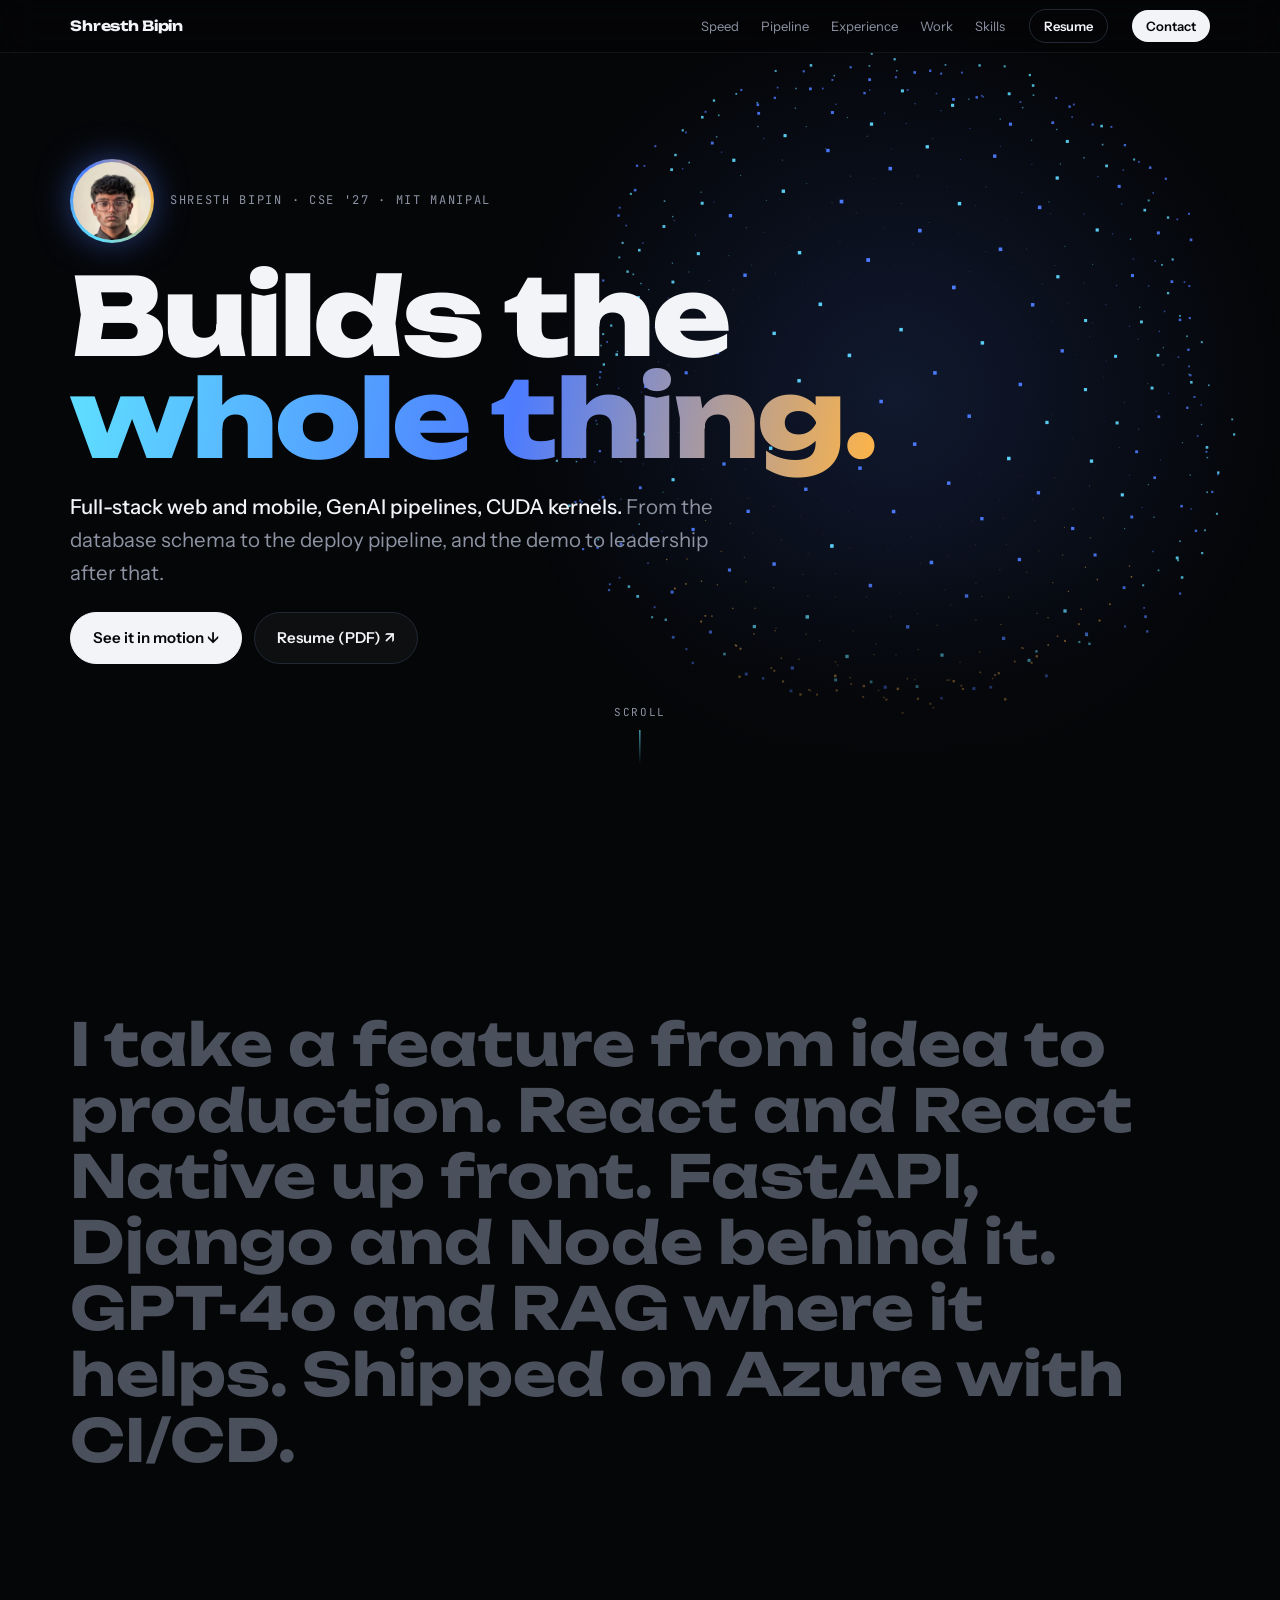
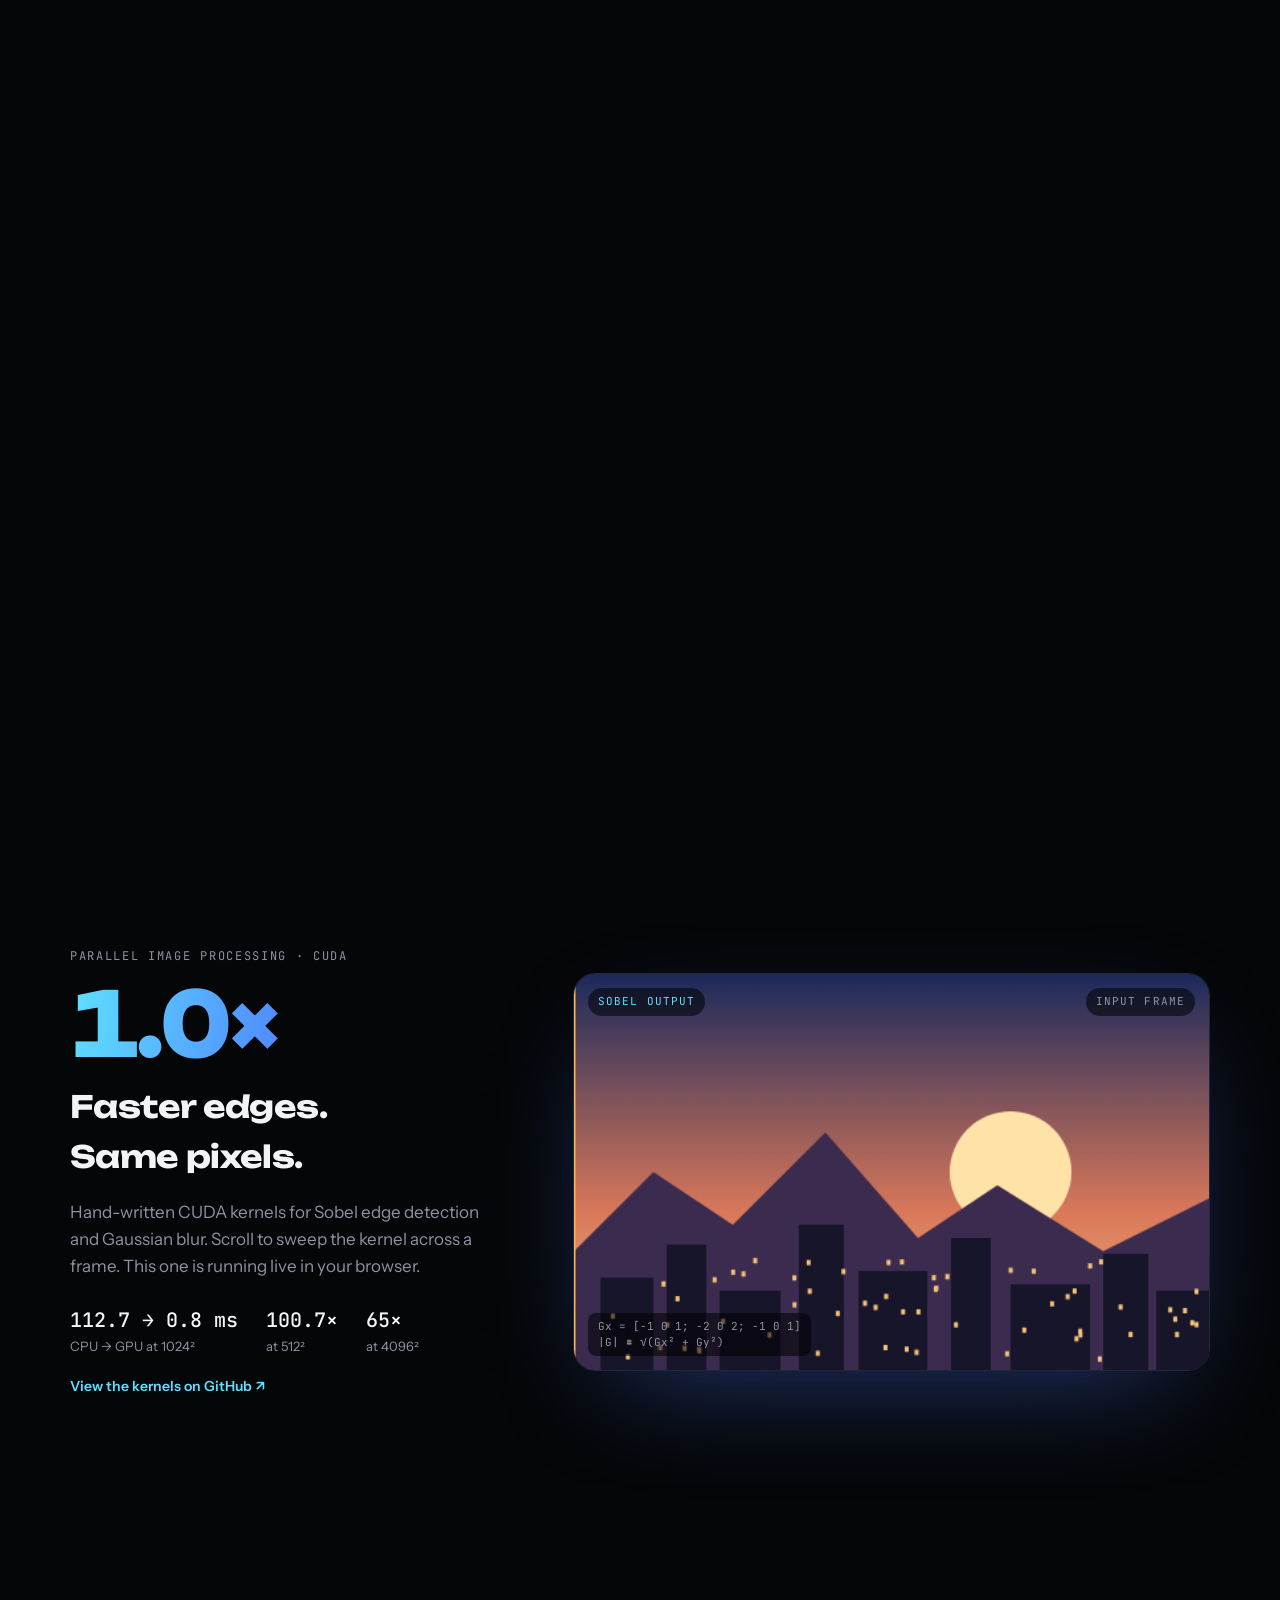
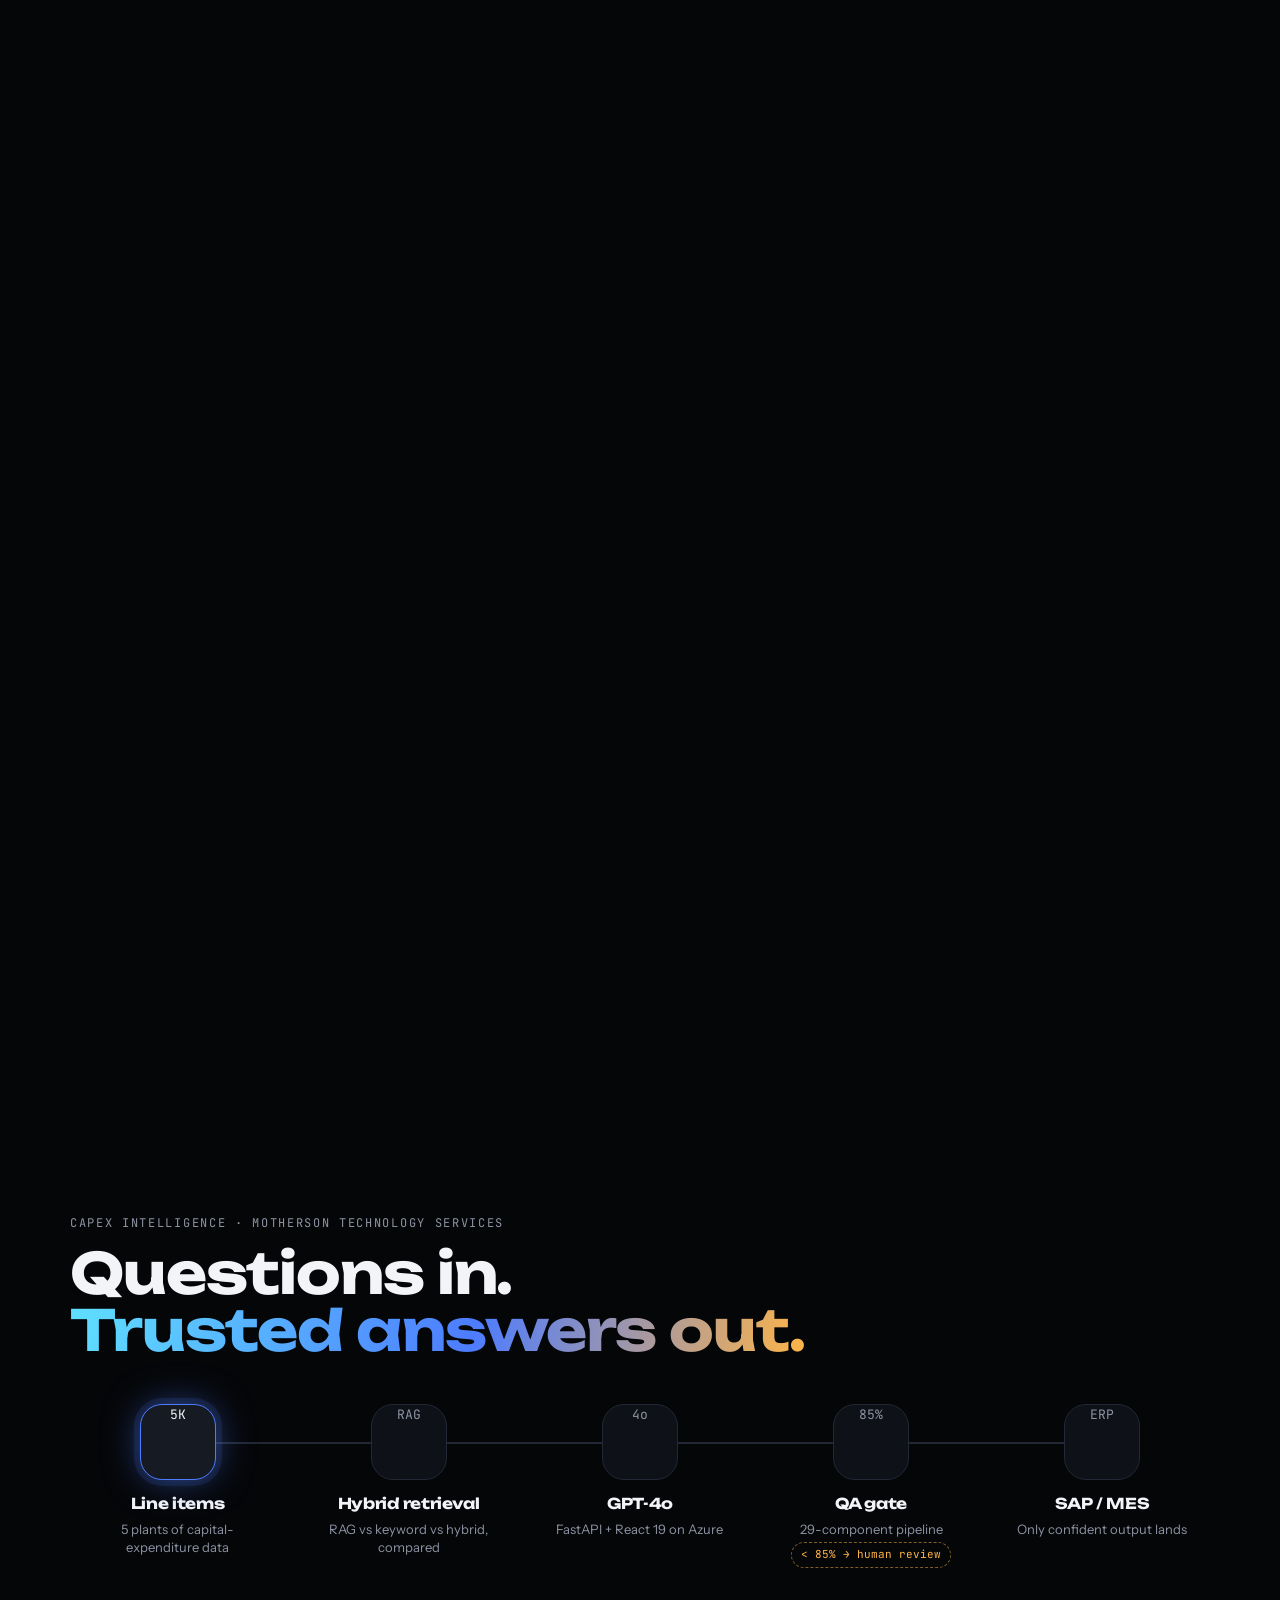
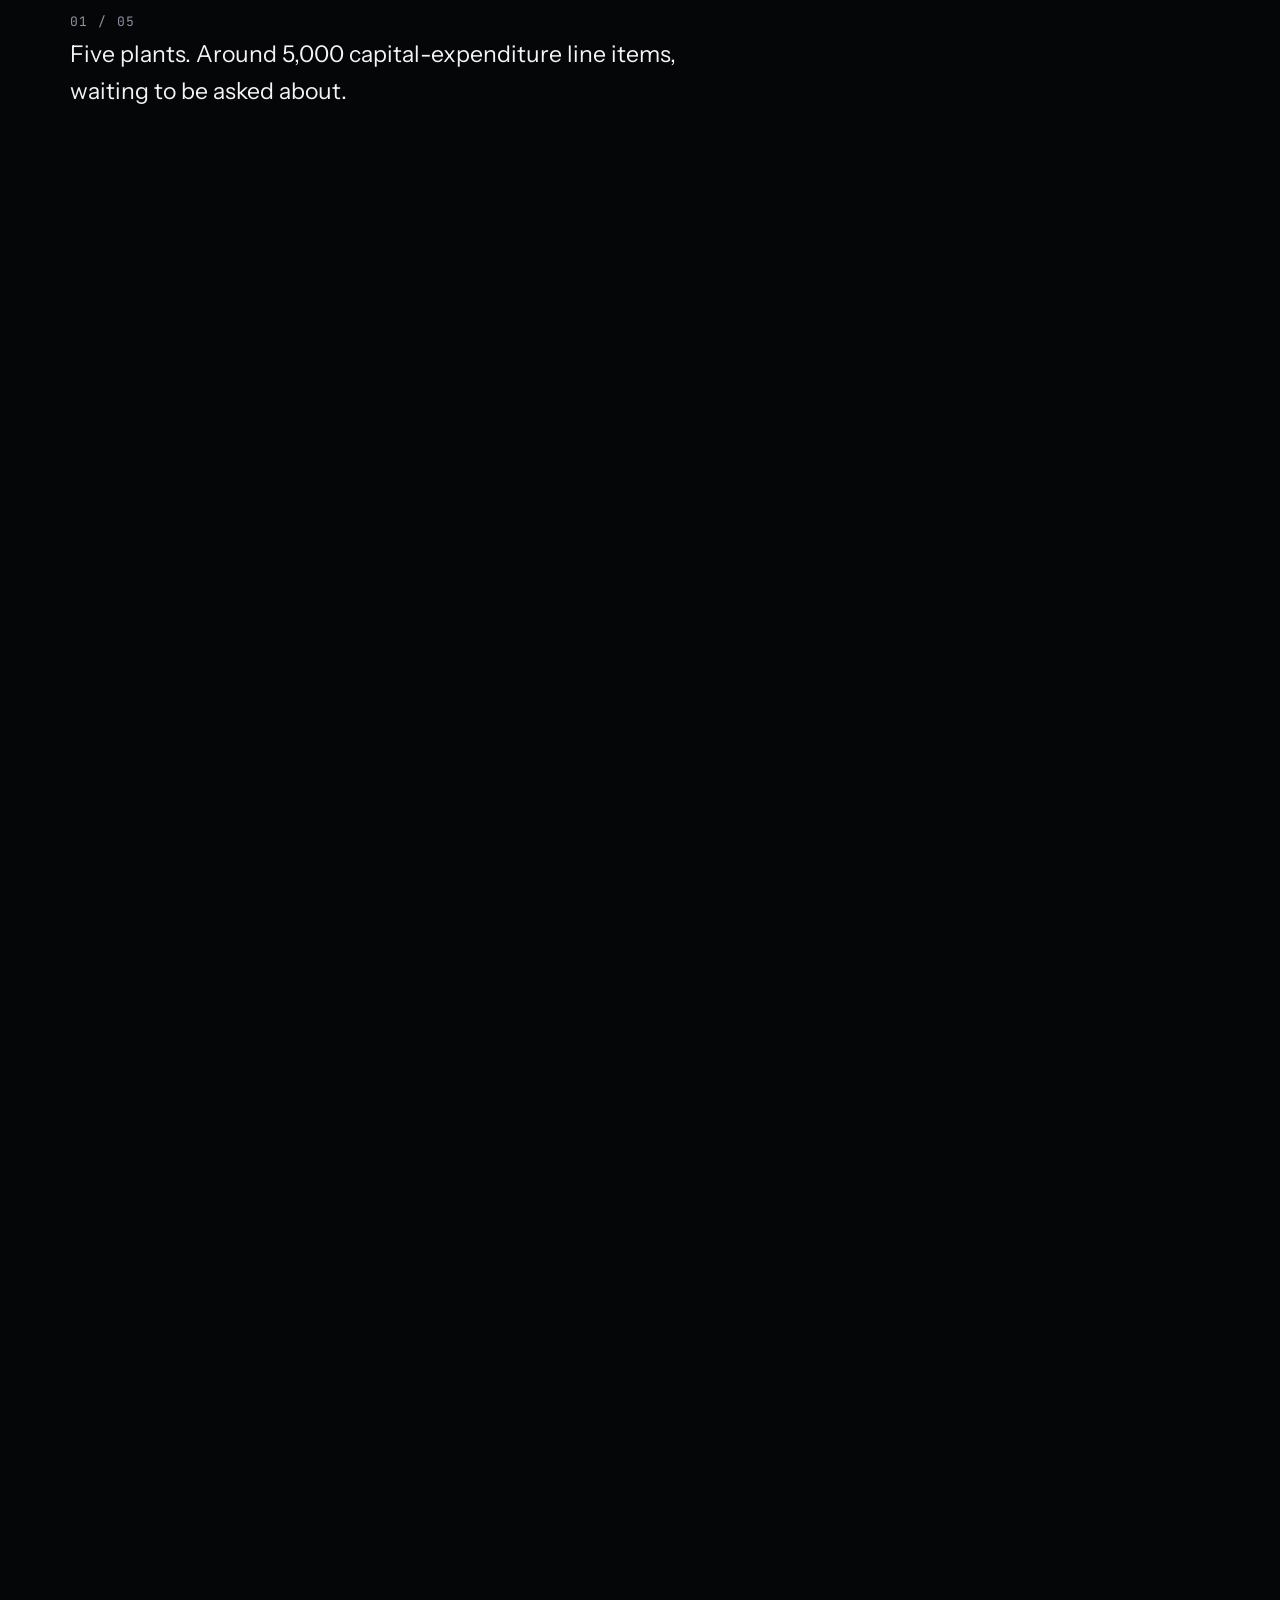
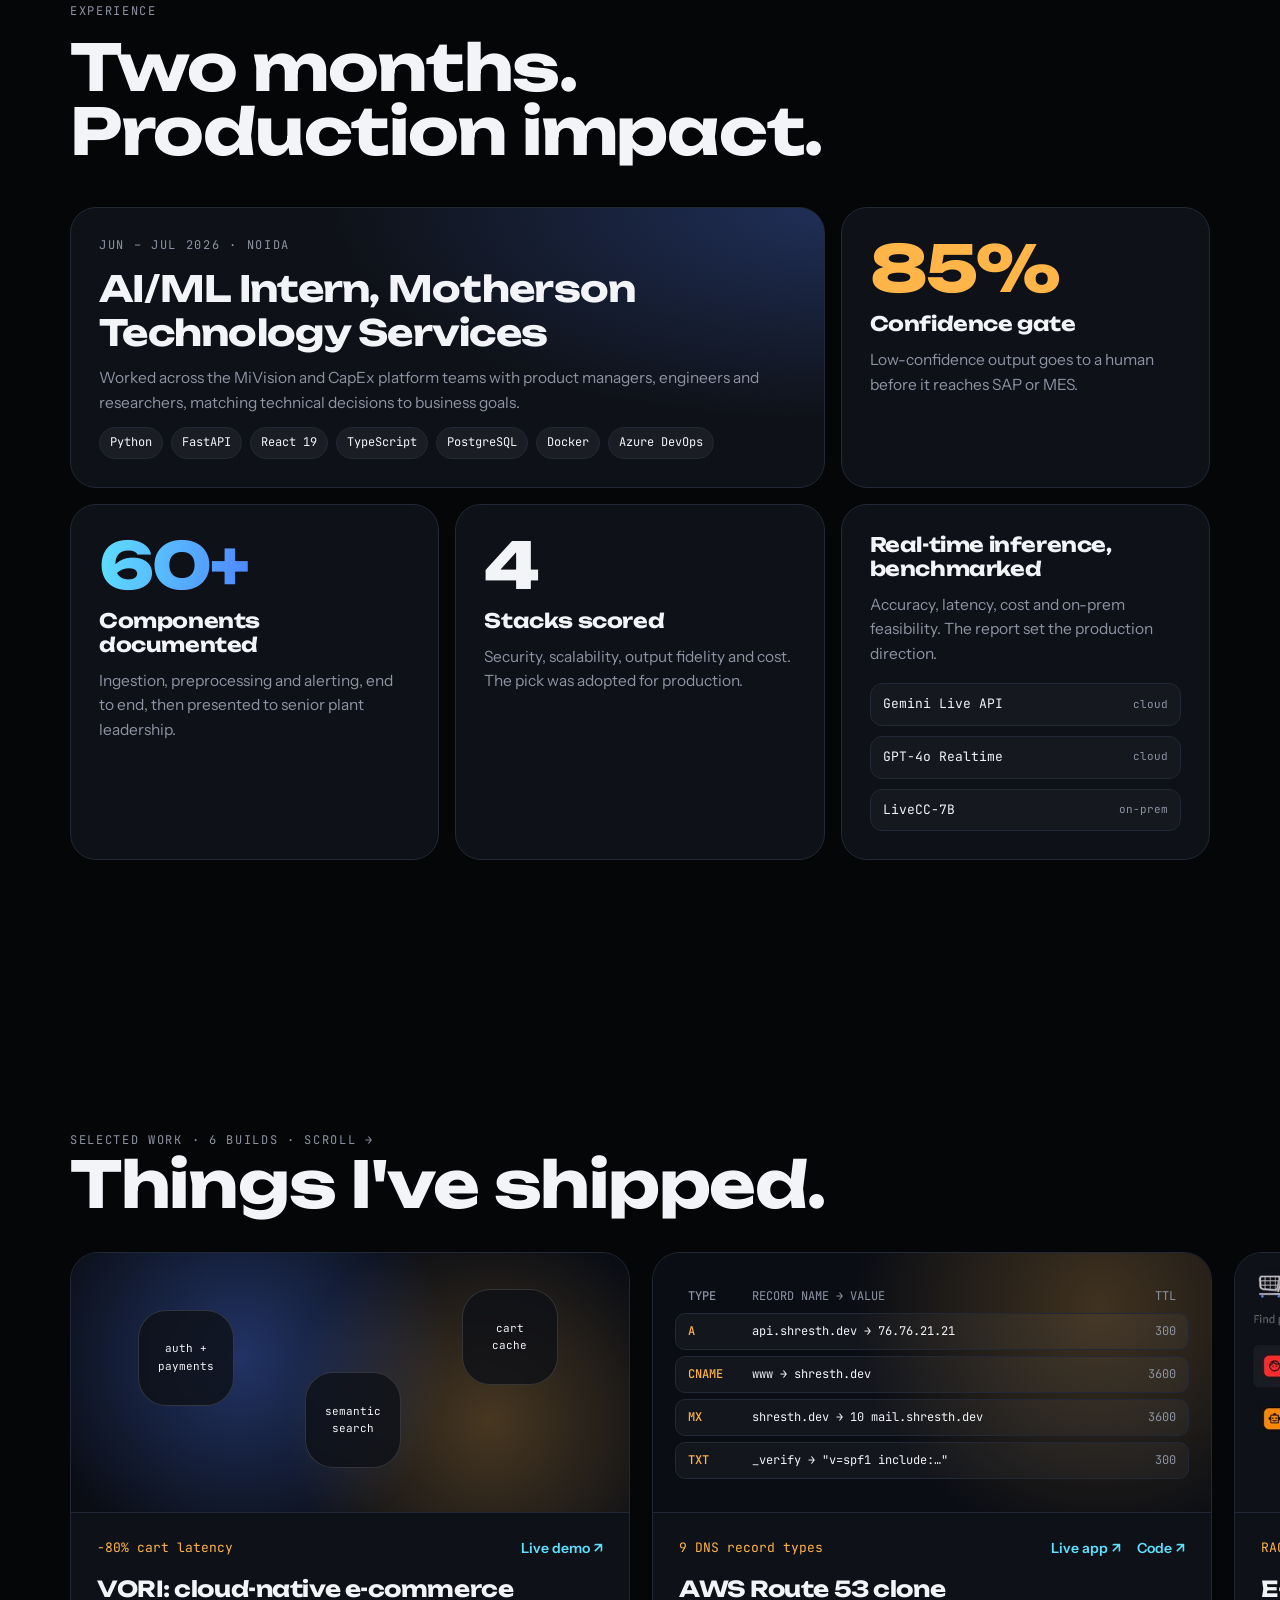
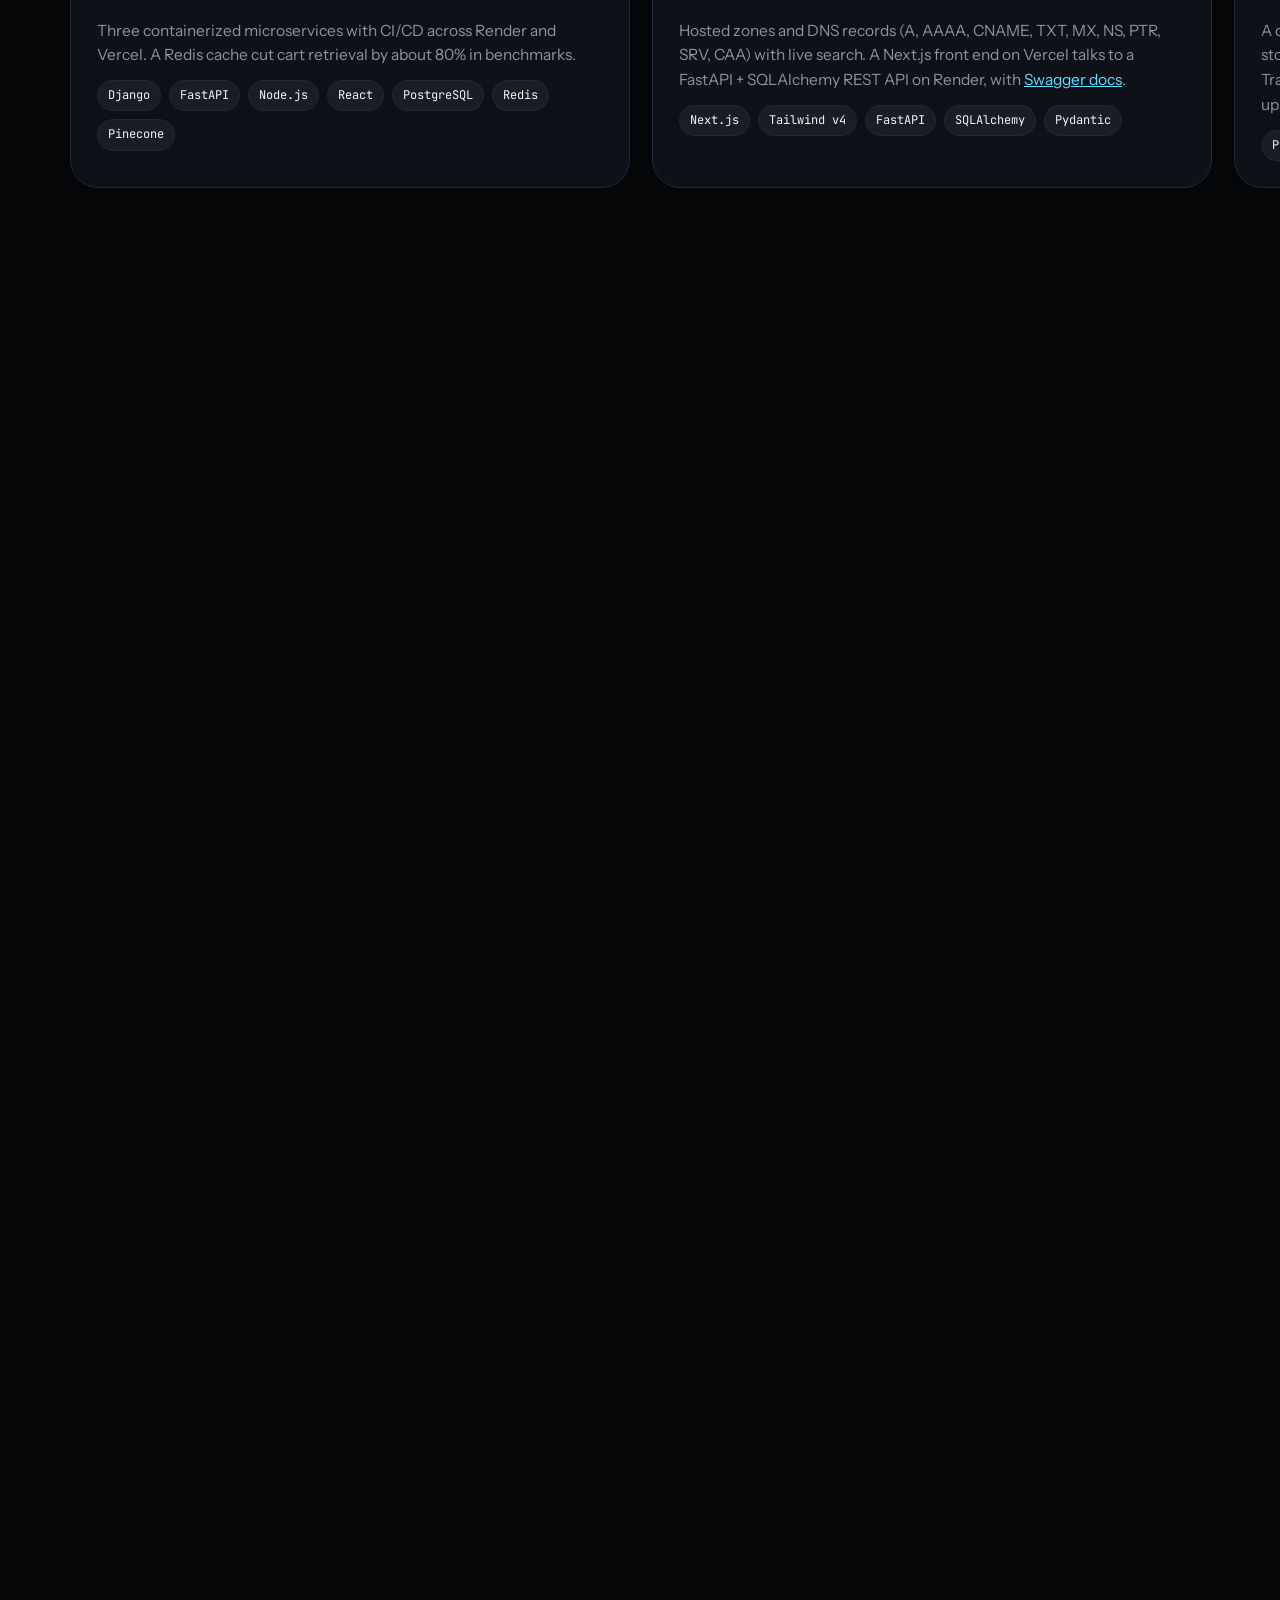
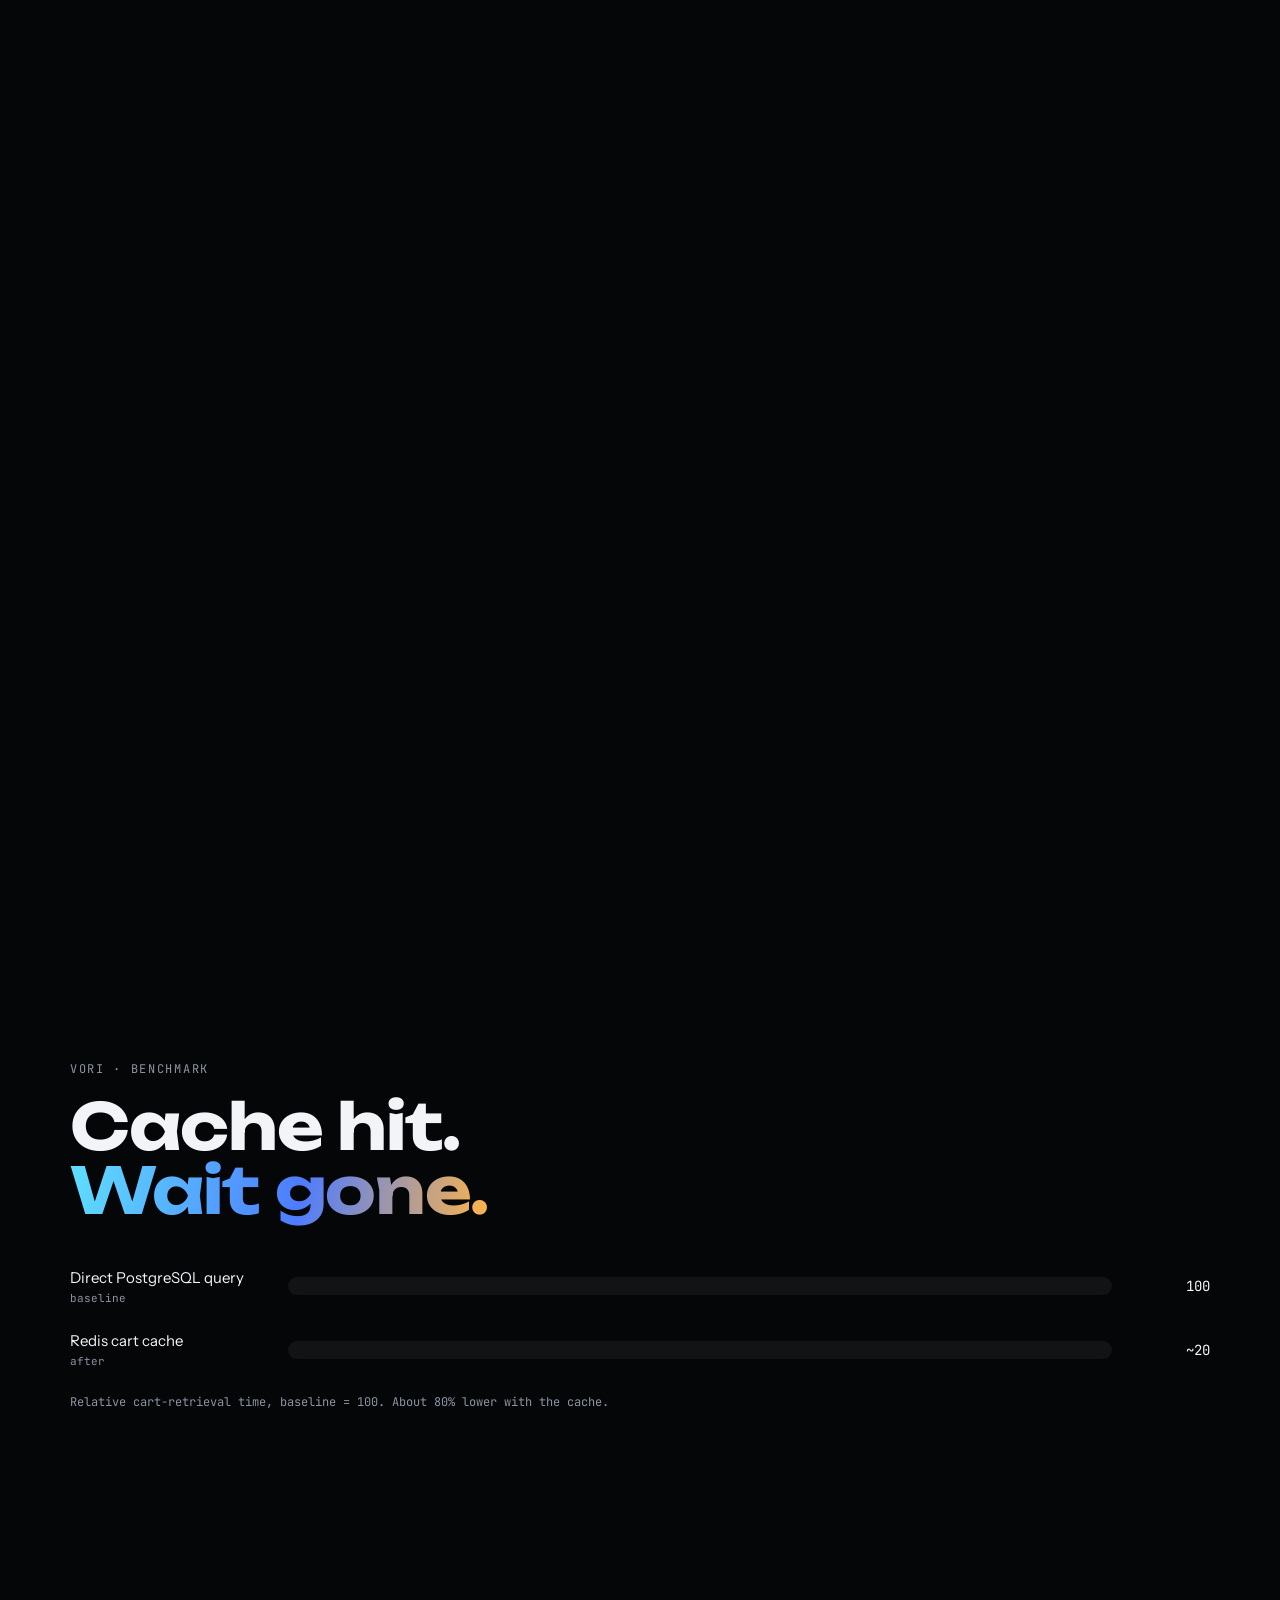
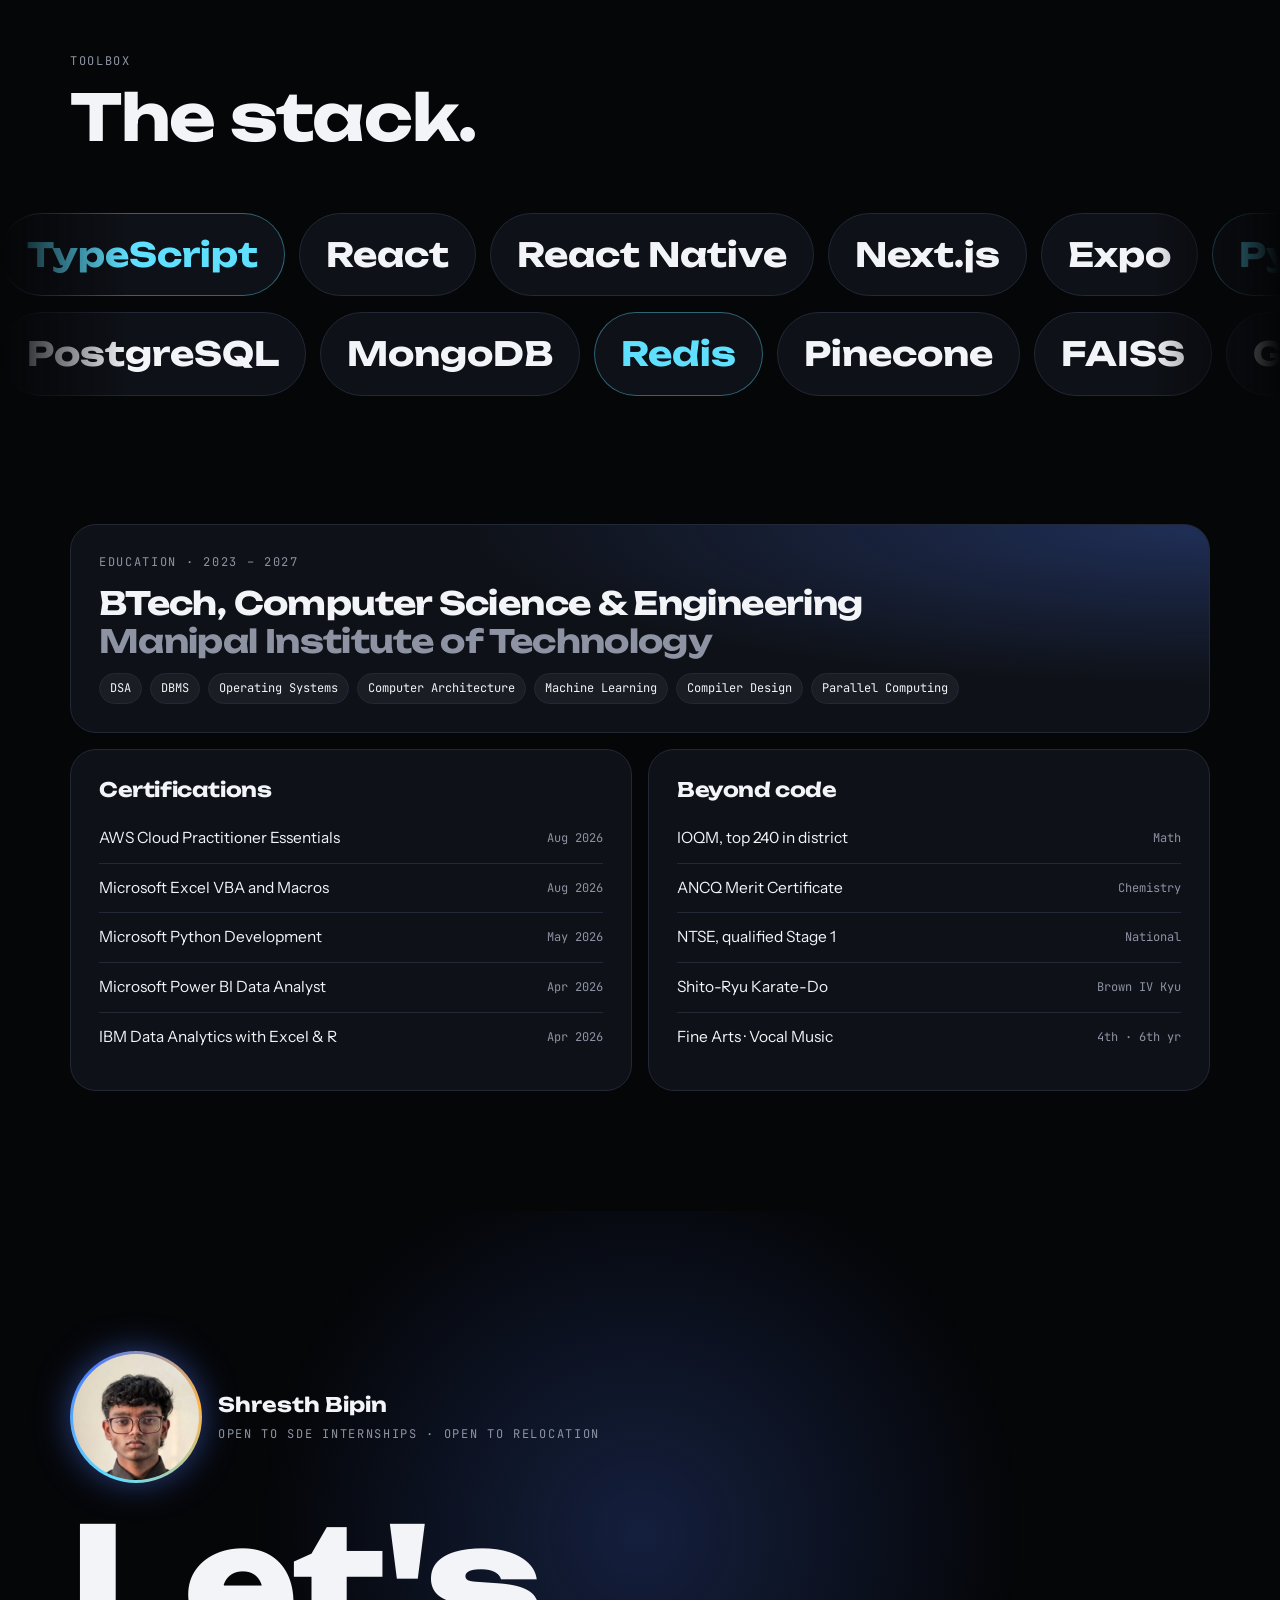
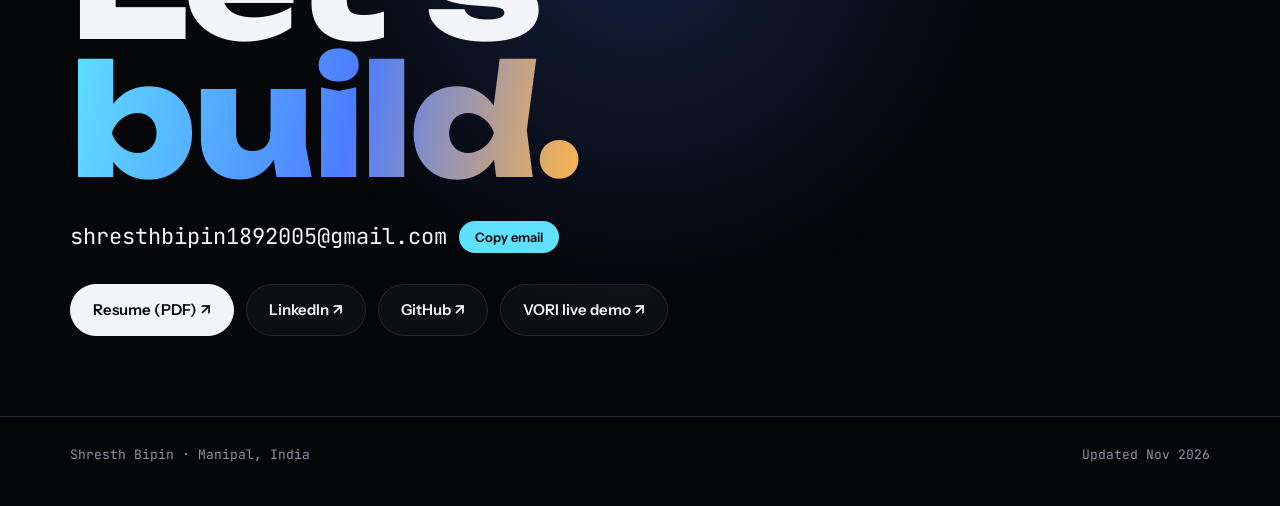
==== index.html @ dfc1c70c "Launch portfolio site Co-Authored-By: Claude Opus 5.5 <noreply@anthropic.com> Claude-Session: https:" ====
<!doctype html>
<html lang="en">
<head>
<meta charset="utf-8">
<meta name="viewport" content="width=device-width, initial-scale=1, viewport-fit=cover">
<title>Shresth Bipin · Software Engineer</title>
<meta name="description" content="Shresth Bipin: full-stack, cloud and applied-AI software engineer. CSE at Manipal Institute of Technology, batch of 2027.">
<meta name="author" content="Shresth Bipin">
<meta name="theme-color" content="#050608">
<link rel="canonical" href="https://shresth135.github.io/">
<meta property="og:type" content="website">
<meta property="og:url" content="https://shresth135.github.io/">
<meta property="og:title" content="Shresth Bipin · Software Engineer">
<meta property="og:description" content="Full-stack, cloud and applied AI. RAG in production, CUDA kernels at 135.6×, microservices with an 80% latency cut.">
<meta property="og:image" content="https://shresth135.github.io/og.png">
<meta property="og:image:width" content="1200"><meta property="og:image:height" content="630">
<meta name="twitter:card" content="summary_large_image">
<link rel="icon" href="data:image/svg+xml,%3Csvg xmlns='http://www.w3.org/2000/svg' viewBox='0 0 64 64'%3E%3Crect width='64' height='64' rx='16' fill='%23050608'/%3E%3Ctext x='32' y='42' font-family='Arial Black,Arial' font-weight='900' font-size='26' text-anchor='middle' fill='%235fe0ff'%3ESB%3C/text%3E%3C/svg%3E">
<script type="application/ld+json">{"@context":"https://schema.org","@type":"Person","name":"Shresth Bipin","jobTitle":"Software Engineer","url":"https://shresth135.github.io/","alumniOf":"Manipal Institute of Technology","sameAs":["https://www.linkedin.com/in/shresthbipin","https://github.com/shresth135"]}</script>
<style>:root{padding-top:env(safe-area-inset-top,0px);padding-bottom:env(safe-area-inset-bottom,0px)}body{margin:0}img{max-width:100%}[hidden]{display:none!important}</style>



<link rel="preconnect" href="https://fonts.googleapis.com">
<link rel="preconnect" href="https://fonts.gstatic.com" crossorigin>
<link rel="stylesheet" href="https://fonts.googleapis.com/css2?family=Unbounded:wght@500;700;800&family=Instrument+Sans:wght@400;500;600&family=JetBrains+Mono:wght@400;500&display=swap">
<style>
/* Layout: a single dark stage. Tall scroll "scenes" pin a full-screen panel while scroll progress drives what happens in it: sphere hero, word reveal, edge-detection demo, pipeline, sideways gallery, then normal-flow sections. */
:root {
  color-scheme: dark;
  --bg: #050608;
  --panel: #0e1117;
  --panel-2: #151a23;
  --fg: #f2f4f8;
  --muted: #8d93a3;
  --dim: #4b505d;
  --line: #222836;
  --cobalt: #4d7cff;
  --cyan: #5fe0ff;
  --amber: #ffb547;
  --mint: #3ddc97;
  --display: "Unbounded", "Arial Black", system-ui, sans-serif;
  --body: "Instrument Sans", "Segoe UI", system-ui, sans-serif;
  --mono: "JetBrains Mono", ui-monospace, Menlo, monospace;
  --gutter-l: max(20px, env(safe-area-inset-left, 0px));
  --gutter-r: max(20px, env(safe-area-inset-right, 0px));
}
* { box-sizing: border-box; }
html { scroll-behavior: smooth; }
body { background: var(--bg); color: var(--fg); font-family: var(--body); font-size: 17px; line-height: 1.6; -webkit-font-smoothing: antialiased; }
.page { overflow-x: clip; }
a { color: inherit; }
h1, h2, h3 { font-family: var(--display); margin: 0; text-wrap: balance; letter-spacing: -.02em; }
p { margin: 0; }
.in { max-width: 1180px; margin: 0 auto; padding-left: var(--gutter-l); padding-right: var(--gutter-r); }
.eyebrow { font-family: var(--mono); font-size: 12px; letter-spacing: .14em; text-transform: uppercase; color: var(--muted); }
.grad { background: linear-gradient(100deg, var(--cyan), var(--cobalt) 55%, var(--amber)); -webkit-background-clip: text; background-clip: text; color: transparent; }
.amber { color: var(--amber); }
:focus-visible { outline: 2px solid var(--cyan); outline-offset: 3px; border-radius: 6px; }

/* Nav */
body::before { content: ""; position: fixed; inset: 0 0 auto; height: env(safe-area-inset-top, 0px); z-index: 60; background: rgba(5,6,8,.9); }
.nav { position: fixed; top: env(safe-area-inset-top, 0px); left: 0; right: 0; z-index: 50; background: rgba(5,6,8,.62); backdrop-filter: saturate(160%) blur(18px); -webkit-backdrop-filter: saturate(160%) blur(18px); border-bottom: 1px solid rgba(255,255,255,.06); }
.nav .in { display: flex; align-items: center; gap: 24px; height: 52px; }
.brand { font-family: var(--display); font-weight: 700; font-size: 14px; text-decoration: none; letter-spacing: -.01em; }
.nav ul { display: flex; gap: 22px; list-style: none; margin: 0 0 0 auto; padding: 0; }
.nav ul a { font-size: 13px; color: var(--muted); text-decoration: none; transition: color .2s; }
.nav ul a:hover, .nav ul a.on { color: var(--fg); }
.nav .cta { font-size: 13px; font-weight: 600; background: var(--fg); color: var(--bg); padding: 6px 14px; border-radius: 999px; text-decoration: none; }
.nav .cta.ghost { background: transparent; color: var(--fg); border: 1px solid var(--line); }
@media (max-width: 900px) { .nav .cta.ghost { margin-left: auto; } .nav .cta.ghost + .cta { margin-left: 0; } }
.progress { position: absolute; left: 0; bottom: -1px; height: 2px; width: 100%; transform-origin: 0 50%; transform: scaleX(0); background: linear-gradient(90deg, var(--cyan), var(--cobalt), var(--amber)); }

/* Hero */
.hero { position: relative; min-height: 88svh; display: flex; align-items: center; padding-block: 110px 80px; overflow: hidden; }
#sphere { position: absolute; inset: 0; width: 100%; height: 100%; }
.hero::after { content: ""; position: absolute; inset: auto 0 0; height: 30%; background: linear-gradient(transparent, var(--bg)); pointer-events: none; }
.hero-copy { position: relative; z-index: 2; display: flex; flex-direction: column; gap: 22px; will-change: transform; }
.avatar .face { background: #d8d2c6 url("[data-uri]") center 30% / cover no-repeat; }
.avatar.lg { width: 132px; height: 132px; }
.art-route { background: radial-gradient(circle at 80% 20%, rgba(255,181,71,.22), transparent 50%), #0a0d14; padding: 22px; display: flex; flex-direction: column; justify-content: center; gap: 6px; font-family: var(--mono); font-size: 12px; }
.rec { display: grid; grid-template-columns: 54px minmax(0, 1fr) 46px; gap: 10px; padding: 8px 12px; border-radius: 10px; background: rgba(255,255,255,.04); border: 1px solid var(--line); }
.rec b { color: var(--amber); font-weight: 500; }
.rec span { overflow: hidden; text-overflow: ellipsis; white-space: nowrap; color: var(--fg); }
.rec i { font-style: normal; color: var(--muted); text-align: right; }
.rec.head { background: none; border-color: transparent; color: var(--muted); padding-block: 0; }
.rec.head b, .rec.head span { color: var(--muted); }
.art-chat { background: #0e1117 url("[data-uri]") left top / cover no-repeat; }
.links-row { display: flex; gap: 16px; flex-wrap: wrap; }
.go-link { font-size: 14px; font-weight: 600; color: var(--cyan); text-decoration: none; align-self: flex-start; }
.go-link:hover, .proj a.go:hover { text-decoration: underline; }
.avatar { width: 84px; height: 84px; border-radius: 50%; padding: 3px; margin: 0; background: conic-gradient(from 200deg, var(--cyan), var(--cobalt), var(--amber), var(--cyan)); box-shadow: 0 0 40px -8px rgba(77,124,255,.8); flex: 0 0 auto; }
.avatar > * { width: 100%; height: 100%; border-radius: 50%; display: grid; place-items: center; background: var(--panel); font-family: var(--display); font-weight: 800; font-size: 26px; object-fit: cover; }
.who { display: flex; align-items: center; gap: 16px; }
.hero h1 { font-size: clamp(44px, 8.4vw, 116px); line-height: .95; font-weight: 800; max-width: 11ch; }
.hero .sub { font-size: clamp(17px, 1.6vw, 21px); color: var(--muted); max-width: 46ch; }
.hero .sub b { color: var(--fg); font-weight: 500; }
.btns { display: flex; flex-wrap: wrap; gap: 12px; }
.btn { display: inline-flex; align-items: center; gap: 8px; padding: 13px 22px; border-radius: 999px; font-weight: 600; font-size: 15px; text-decoration: none; border: 1px solid var(--line); background: rgba(255,255,255,.04); transition: transform .2s, background .2s; }
.btn.primary { background: var(--fg); color: var(--bg); border-color: var(--fg); }
.btn:hover { transform: translateY(-2px); }
.cue { position: absolute; z-index: 2; bottom: 28px; left: 50%; transform: translateX(-50%); font-family: var(--mono); font-size: 11px; letter-spacing: .14em; color: var(--muted); display: flex; flex-direction: column; align-items: center; gap: 8px; }
.cue i { width: 1px; height: 34px; background: linear-gradient(var(--cyan), transparent); display: block; animation: drip 1.8s ease-in-out infinite; transform-origin: top; }
@keyframes drip { 0% { transform: scaleY(0); } 50% { transform: scaleY(1); } 100% { transform: scaleY(1); opacity: 0; } }

/* Scenes */
.scene { position: relative; }
.pin { position: sticky; top: 0; height: 100svh; display: flex; align-items: center; overflow: hidden; }

/* Word reveal */
.s-words { height: 170vh; }
.words { font-family: var(--display); font-weight: 700; font-size: clamp(28px, 4.6vw, 64px); line-height: 1.12; max-width: 20ch; }
.words .w { color: var(--dim); transition: color .25s; }
.words .w.lit { color: var(--fg); }
.words .w.acc.lit { color: var(--cyan); }

/* Speed scene */
.s-speed { height: 210vh; }
.speed { display: grid; grid-template-columns: minmax(0, 5fr) minmax(0, 7fr); gap: 48px; align-items: center; width: 100%; }
.speed-copy { display: flex; flex-direction: column; gap: 18px; }
.big-num { white-space: nowrap; font-family: var(--display); font-weight: 800; font-size: clamp(56px, 7vw, 118px); line-height: .9; font-variant-numeric: tabular-nums; letter-spacing: -.04em; }
.speed-copy h2 { font-size: clamp(22px, 2.4vw, 32px); }
.speed-copy p { color: var(--muted); max-width: 40ch; }
.mini-stats { display: flex; gap: 28px; flex-wrap: wrap; padding-top: 6px; }
.mini-stats div { display: flex; flex-direction: column; }
.mini-stats b { font-family: var(--mono); font-weight: 500; font-size: 20px; color: var(--fg); }
.mini-stats span { font-size: 13px; color: var(--muted); }
.viewer { position: relative; border-radius: 22px; overflow: hidden; border: 1px solid var(--line); background: #000; aspect-ratio: 16 / 10; max-width: 100%; box-shadow: 0 40px 120px -40px rgba(77,124,255,.45); }
#sobel { width: 100%; height: 100%; display: block; }
.viewer .tag { position: absolute; top: 14px; font-family: var(--mono); font-size: 11px; letter-spacing: .1em; padding: 5px 10px; border-radius: 999px; background: rgba(0,0,0,.55); backdrop-filter: blur(6px); }
.viewer .tag.l { left: 14px; color: var(--cyan); }
.viewer .tag.r { right: 14px; color: var(--muted); }
.viewer .kernel { position: absolute; left: 14px; bottom: 14px; font-family: var(--mono); font-size: 11px; color: var(--muted); background: rgba(0,0,0,.55); padding: 6px 10px; border-radius: 8px; line-height: 1.4; }

/* Pipeline scene */
.s-pipe { height: 230vh; }
.pipe-wrap { width: 100%; display: flex; flex-direction: column; gap: 44px; }
.pipe-head { display: flex; flex-direction: column; gap: 12px; max-width: 760px; }
.pipe-head h2 { font-size: clamp(30px, 4.4vw, 58px); line-height: 1.02; }
.pipe { position: relative; display: grid; grid-template-columns: repeat(5, minmax(0, 1fr)); gap: 16px; }
.rail { position: absolute; left: 10%; right: 10%; top: 38px; height: 2px; background: var(--line); border-radius: 2px; }
.rail i { position: absolute; inset: 0; transform-origin: 0 50%; transform: scaleX(0); background: linear-gradient(90deg, var(--cyan), var(--cobalt), var(--amber)); border-radius: 2px; }
.rail .pulse { position: absolute; top: 50%; left: 0; width: 14px; height: 14px; margin: -7px 0 0 -7px; border-radius: 50%; background: var(--cyan); box-shadow: 0 0 22px 6px rgba(95,224,255,.6); }
.node { position: relative; display: flex; flex-direction: column; align-items: center; text-align: center; gap: 12px; }
.dot { width: 76px; height: 76px; border-radius: 22px; display: grid; place-items: center; background: var(--panel); border: 1px solid var(--line); font-family: var(--mono); font-size: 13px; color: var(--muted); transition: all .4s; position: relative; z-index: 1; }
.node.on .dot { background: var(--panel-2); border-color: var(--cobalt); color: var(--fg); box-shadow: 0 0 0 6px rgba(77,124,255,.12), 0 0 40px -6px rgba(77,124,255,.7); }
.node.gate.on .dot { border-color: var(--amber); box-shadow: 0 0 0 6px rgba(255,181,71,.12), 0 0 40px -6px rgba(255,181,71,.7); }
.node > div { display: flex; flex-direction: column; align-items: center; gap: 4px; }
.node h3 { font-size: 15px; font-weight: 700; }
.node small { font-size: 13px; color: var(--muted); line-height: 1.4; max-width: 20ch; }
.branch { font-family: var(--mono); font-size: 11px; color: var(--amber); border: 1px dashed rgba(255,181,71,.5); border-radius: 999px; padding: 3px 9px; opacity: .35; transition: opacity .4s; }
.node.on .branch { opacity: 1; }
.caption { min-height: 3.4em; font-size: clamp(18px, 1.8vw, 24px); max-width: 44ch; }
.caption span { color: var(--muted); font-family: var(--mono); font-size: 13px; display: block; margin-bottom: 4px; letter-spacing: .1em; }

/* Experience bento */
.section { padding-block: 120px; }
.sec-title { display: flex; flex-direction: column; gap: 14px; margin-bottom: 44px; }
.sec-title h2 { font-size: clamp(32px, 5vw, 68px); line-height: 1; }
.bento { display: grid; grid-template-columns: repeat(6, minmax(0, 1fr)); gap: 16px; }
.tile { position: relative; background: var(--panel); border: 1px solid var(--line); border-radius: 26px; padding: 28px; display: flex; flex-direction: column; gap: 12px; overflow: hidden; min-width: 0; }
.tile::before { content: ""; position: absolute; inset: 0; background: radial-gradient(420px circle at var(--mx, -200px) var(--my, -200px), rgba(95,224,255,.10), transparent 60%); pointer-events: none; }
.tile h3 { font-size: 20px; font-weight: 700; line-height: 1.2; }
.tile p { color: var(--muted); font-size: 15.5px; }
.tile .stat { font-family: var(--display); font-weight: 800; font-size: clamp(44px, 5vw, 72px); line-height: 1; letter-spacing: -.03em; }
.span-4 { grid-column: span 4; } .span-3 { grid-column: span 3; } .span-2 { grid-column: span 2; } .span-6 { grid-column: span 6; }
.chips { display: flex; flex-wrap: wrap; gap: 8px; list-style: none; margin: 0; padding: 0; }
.chips li { font-family: var(--mono); font-size: 12px; padding: 5px 10px; border-radius: 999px; background: rgba(255,255,255,.05); border: 1px solid var(--line); color: var(--fg); }
.role-tile { background: radial-gradient(120% 140% at 100% 0%, rgba(77,124,255,.28), transparent 55%), var(--panel); }
.vendors { display: grid; gap: 10px; margin-top: 4px; }
.vendor { display: flex; justify-content: space-between; align-items: center; gap: 10px; font-family: var(--mono); font-size: 13px; padding: 10px 12px; border-radius: 12px; background: rgba(255,255,255,.03); border: 1px solid var(--line); }
.vendor span:last-child { color: var(--muted); font-size: 11px; }

/* Horizontal gallery */
.h-pin { flex-direction: column; justify-content: center; align-items: stretch; gap: 36px; padding-top: 52px; }
.h-head { width: 100%; }
.h-head h2 { font-size: clamp(32px, 5vw, 68px); line-height: 1; }
.track { display: flex; gap: 22px; padding-left: max(var(--gutter-l), calc((100vw - 1180px) / 2 + 20px)); padding-right: var(--gutter-r); will-change: transform; }
.proj { flex: 0 0 min(82vw, 560px); background: var(--panel); border: 1px solid var(--line); border-radius: 28px; overflow: hidden; display: flex; flex-direction: column; }
.proj .art { height: min(32svh, 260px); position: relative; overflow: hidden; border-bottom: 1px solid var(--line); }
.proj .body { padding: 24px 26px 26px; display: flex; flex-direction: column; gap: 12px; }
.proj h3 { font-size: 22px; }
.proj p { color: var(--muted); font-size: 15.5px; }
.proj .meta { display: flex; justify-content: space-between; align-items: center; gap: 12px; flex-wrap: wrap; }
.proj .k { font-family: var(--mono); color: var(--amber); font-size: 13px; }
.proj a.go { font-size: 14px; font-weight: 600; color: var(--cyan); text-decoration: none; }
html:not(.js) .s-gallery .pin { position: relative; height: auto; padding-block: 100px; }
html:not(.js) .track { overflow-x: auto; }

/* project art */
.art-vori { background: radial-gradient(circle at 30% 40%, rgba(77,124,255,.35), transparent 50%), radial-gradient(circle at 75% 65%, rgba(255,181,71,.25), transparent 45%), #0a0d14; }
.svc { position: absolute; width: 96px; height: 96px; border-radius: 28px; display: grid; place-items: center; font-family: var(--mono); font-size: 11px; text-align: center; border: 1px solid rgba(255,255,255,.14); background: rgba(14,17,23,.8); backdrop-filter: blur(4px); animation: float 6s ease-in-out infinite; }
.svc:nth-child(2) { animation-delay: -2s; } .svc:nth-child(3) { animation-delay: -4s; }
@keyframes float { 50% { transform: translateY(-10px); } }
.art-cuda { background: #07090d; }
.art-cuda canvas { width: 100%; height: 100%; display: block; }
.art-mobile { background: radial-gradient(circle at 50% 120%, rgba(61,220,151,.35), transparent 60%), #0a0d14; display: grid; place-items: center; }
.phone { width: 108px; height: 210px; border-radius: 26px; border: 2px solid rgba(255,255,255,.2); background: #05070a; padding: 14px 10px; display: flex; flex-direction: column; gap: 8px; transform: rotate(-8deg) translateY(30px); }
.phone i { display: block; height: 10px; border-radius: 4px; background: rgba(255,255,255,.08); }
.phone i:nth-child(1) { height: 44px; background: linear-gradient(135deg, var(--mint), var(--cobalt)); }
.phone i:nth-child(3) { width: 70%; }
.art-retail { background: #0a0d14; display: flex; align-items: flex-end; gap: 10px; padding: 24px 28px 0; }
.art-retail i { flex: 1; border-radius: 8px 8px 0 0; background: linear-gradient(var(--amber), rgba(255,181,71,.15)); }
.art-capex { background: radial-gradient(circle at 70% 30%, rgba(95,224,255,.3), transparent 50%), #0a0d14; font-family: var(--mono); font-size: 12px; color: var(--muted); padding: 22px; display: flex; flex-direction: column; gap: 8px; justify-content: center; }
.art-capex .q { color: var(--fg); background: rgba(255,255,255,.06); padding: 10px 12px; border-radius: 12px 12px 12px 2px; align-self: flex-start; max-width: 85%; }
.art-capex .a { color: var(--bg); background: var(--cyan); padding: 10px 12px; border-radius: 12px 12px 2px 12px; align-self: flex-end; max-width: 85%; }

/* Latency race */
.race { display: grid; gap: 22px; margin-top: 8px; }
.lane { display: grid; grid-template-columns: 200px minmax(0, 1fr) 80px; gap: 18px; align-items: center; }
.lane .lab { font-size: 15px; }
.lane .lab small { display: block; color: var(--muted); font-family: var(--mono); font-size: 11px; }
.bar { height: 18px; border-radius: 999px; background: rgba(255,255,255,.05); overflow: hidden; }
.bar i { display: block; height: 100%; border-radius: 999px; transform-origin: 0 50%; }
.lane.db .bar i { background: var(--dim); }
.lane.redis .bar i { background: linear-gradient(90deg, var(--mint), var(--cyan)); box-shadow: 0 0 24px rgba(61,220,151,.6); }
.lane .val { font-family: var(--mono); font-size: 14px; text-align: right; font-variant-numeric: tabular-nums; }
.race-note { font-family: var(--mono); font-size: 12px; color: var(--muted); }

/* Marquee */
.marquee { display: flex; flex-direction: column; gap: 16px; padding-block: 20px 8px; mask-image: linear-gradient(90deg, transparent, #000 10%, #000 90%, transparent); -webkit-mask-image: linear-gradient(90deg, transparent, #000 10%, #000 90%, transparent); }
.row { display: flex; gap: 14px; width: max-content; animation: slide 40s linear infinite; }
.row.rev { animation-direction: reverse; animation-duration: 48s; }
.row span { font-family: var(--display); font-weight: 700; font-size: clamp(20px, 2.6vw, 34px); padding: 14px 26px; border-radius: 999px; border: 1px solid var(--line); background: var(--panel); white-space: nowrap; }
.row span.hl { border-color: rgba(95,224,255,.4); color: var(--cyan); }
@keyframes slide { to { transform: translateX(-50%); } }

/* Lists */
.list { list-style: none; margin: 0; padding: 0; display: grid; }
.list li { display: flex; justify-content: space-between; gap: 14px; padding: 12px 0; border-bottom: 1px solid var(--line); font-size: 15.5px; }
.list li:last-child { border-bottom: 0; }
.list li span:last-child { font-family: var(--mono); font-size: 12px; color: var(--muted); white-space: nowrap; padding-top: 3px; }

/* Contact */
.contact { padding-block: 140px 80px; text-align: left; position: relative; overflow: hidden; }
.contact::before { content: ""; position: absolute; width: 900px; height: 900px; max-width: 160vw; left: 50%; top: 40%; transform: translate(-50%, -50%); background: radial-gradient(circle, rgba(77,124,255,.22), transparent 60%); pointer-events: none; }
.contact .in { position: relative; display: flex; flex-direction: column; gap: 30px; }
.contact h2 { font-size: clamp(54px, 12vw, 180px); line-height: .9; font-weight: 800; }
.mail { display: flex; flex-wrap: wrap; align-items: center; gap: 12px; font-family: var(--mono); font-size: clamp(15px, 2vw, 22px); }
.mail span { overflow-wrap: anywhere; min-width: 0; }
.copy { font: 600 13px var(--body); color: var(--bg); background: var(--cyan); border: 0; border-radius: 999px; padding: 8px 16px; cursor: pointer; }
footer { padding-block: 28px 40px; border-top: 1px solid var(--line); color: var(--muted); font-size: 13px; font-family: var(--mono); }
footer .in { display: flex; justify-content: space-between; gap: 16px; flex-wrap: wrap; }

/* Responsive */
@media (max-width: 900px) {
  .nav ul { display: none; }
  .nav .cta { margin-left: auto; }
  .speed { grid-template-columns: minmax(0, 1fr); gap: 24px; }
  .big-num { font-size: clamp(56px, 18vw, 96px); }
  .speed-copy p { display: none; }
  .pipe { grid-template-columns: minmax(0, 1fr); gap: 10px; }
  .rail { left: 37px; right: auto; top: 20px; bottom: 20px; width: 2px; height: auto; }
  .rail i { transform-origin: 50% 0; transform: scaleY(0); }
  .rail .pulse { left: 50%; top: 0; margin: -7px 0 0 -7px; }
  .node { flex-direction: row; text-align: left; align-items: center; gap: 16px; }
  .node .dot { width: 76px; height: 54px; flex: 0 0 76px; border-radius: 16px; }
  .node > div { display: flex; flex-direction: column; gap: 2px; align-items: flex-start; }
  .node small { max-width: none; }
  .pipe-wrap { gap: 22px; }
  .caption { display: none; }
  .bento { grid-template-columns: minmax(0, 1fr); }
  .span-4, .span-3, .span-2, .span-6 { grid-column: auto; }
  .lane { grid-template-columns: minmax(0, 1fr) 64px; }
  .lane .lab { grid-column: 1 / -1; }
  .section { padding-block: 90px; }
  .h-pin { gap: 18px; }
  .proj .art { height: 140px; }
  .proj .body { padding: 18px 20px 20px; gap: 8px; }
  .proj h3 { font-size: 19px; }
  .proj p { font-size: 14.5px; }
}
@media (prefers-reduced-motion: reduce) {
  html { scroll-behavior: auto; }
  .row, .svc, .cue i { animation: none; }
}
</style>

</head>
<body>
<div class="page">
<nav class="nav" aria-label="Sections">
  <div class="in">
    <a class="brand" href="#top">Shresth Bipin</a>
    <ul>
      <li><a href="#speed" data-nav>Speed</a></li>
      <li><a href="#pipeline" data-nav>Pipeline</a></li>
      <li><a href="#experience" data-nav>Experience</a></li>
      <li><a href="#work" data-nav>Work</a></li>
      <li><a href="#skills" data-nav>Skills</a></li>
    </ul>
    <a class="cta ghost" href="Shresth_Bipin_Resume.pdf" target="_blank" rel="noopener">Resume</a>
    <a class="cta" href="#contact">Contact</a>
  </div>
  <div class="progress" id="progress"></div>
</nav>

<!-- HERO -->
<header class="hero" id="top">
  <canvas id="sphere" aria-hidden="true"></canvas>
  <div class="in" style="width:100%">
    <div class="hero-copy" id="heroCopy">
      <div class="who"><figure class="avatar" id="avatar"><span class="face" role="img" aria-label="Photo of Shresth Bipin"></span></figure><span class="eyebrow">Shresth Bipin · CSE '27 · MIT Manipal</span></div>
      <h1>Builds the <span class="grad">whole thing.</span></h1>
      <p class="sub"><b>Full-stack web and mobile, GenAI pipelines, CUDA kernels.</b> From the database schema to the deploy pipeline, and the demo to leadership after that.</p>
      <div class="btns">
        <a class="btn primary" href="#speed">See it in motion ↓</a>
        <a class="btn" href="Shresth_Bipin_Resume.pdf" target="_blank" rel="noopener">Resume (PDF) ↗</a>
      </div>
    </div>
  </div>
  <div class="cue" aria-hidden="true">SCROLL<i></i></div>
</header>

<!-- WORD REVEAL -->
<section class="scene s-words" data-scene="words" aria-label="About">
  <div class="pin"><div class="in" style="width:100%">
    <p class="words" id="words">I take a feature from <b>idea to production.</b> React and React Native up front. FastAPI, Django and Node behind it. <b>GPT-4o and RAG</b> where it helps. Shipped on <b>Azure with CI/CD.</b></p>
  </div></div>
</section>

<!-- SPEED -->
<section class="scene s-speed" data-scene="speed" id="speed" aria-label="GPU image processing">
  <div class="pin"><div class="in" style="width:100%">
    <div class="speed">
      <div class="speed-copy">
        <span class="eyebrow">Parallel image processing · CUDA</span>
        <div class="big-num grad" id="speedNum">135.6×</div>
        <h2>Faster edges.<br>Same pixels.</h2>
        <p>Hand-written CUDA kernels for Sobel edge detection and Gaussian blur. Scroll to sweep the kernel across a frame. This one is running live in your browser.</p>
        <div class="mini-stats">
          <div><b>112.7 → 0.8 ms</b><span>CPU → GPU at 1024²</span></div>
          <div><b>100.7×</b><span>at 512²</span></div>
          <div><b>65×</b><span>at 4096²</span></div>
        </div>
        <a class="go-link" href="https://github.com/shresth135/cuda-image-processing" target="_blank" rel="noopener">View the kernels on GitHub ↗</a>
      </div>
      <div class="viewer">
        <canvas id="sobel" aria-label="Image with a Sobel edge-detection filter sweeping across it"></canvas>
        <span class="tag l">SOBEL OUTPUT</span>
        <span class="tag r">INPUT FRAME</span>
        <span class="kernel">Gx = [-1 0 1; -2 0 2; -1 0 1]<br>|G| = √(Gx² + Gy²)</span>
      </div>
    </div>
  </div></div>
</section>

<!-- PIPELINE -->
<section class="scene s-pipe" data-scene="pipe" id="pipeline" aria-label="CapEx Intelligence pipeline">
  <div class="pin"><div class="in" style="width:100%">
    <div class="pipe-wrap">
      <div class="pipe-head">
        <span class="eyebrow">CapEx Intelligence · Motherson Technology Services</span>
        <h2>Questions in.<br><span class="grad">Trusted answers out.</span></h2>
      </div>
      <div class="pipe" id="pipe">
        <div class="rail"><i id="railFill"></i><span class="pulse" id="pulse"></span></div>
        <div class="node"><div class="dot">5K</div><div><h3>Line items</h3><small>5 plants of capital-expenditure data</small></div></div>
        <div class="node"><div class="dot">RAG</div><div><h3>Hybrid retrieval</h3><small>RAG vs keyword vs hybrid, compared</small></div></div>
        <div class="node"><div class="dot">4o</div><div><h3>GPT-4o</h3><small>FastAPI + React 19 on Azure</small></div></div>
        <div class="node gate"><div class="dot">85%</div><div><h3>QA gate</h3><small>29-component pipeline</small><span class="branch">&lt; 85% → human review</span></div></div>
        <div class="node"><div class="dot">ERP</div><div><h3>SAP / MES</h3><small>Only confident output lands</small></div></div>
      </div>
      <p class="caption" id="caption"><span>01 / 05</span>Five plants. Around 5,000 capital-expenditure line items, waiting to be asked about.</p>
    </div>
  </div></div>
</section>

<!-- EXPERIENCE BENTO -->
<section class="section" id="experience">
  <div class="in">
    <div class="sec-title">
      <span class="eyebrow">Experience</span>
      <h2>Two months.<br>Production impact.</h2>
    </div>
    <div class="bento">
      <article class="tile span-4 role-tile">
        <span class="eyebrow">Jun – Jul 2026 · Noida</span>
        <h3 style="font-size:clamp(24px,3vw,36px)">AI/ML Intern, Motherson Technology Services</h3>
        <p>Worked across the MiVision and CapEx platform teams with product managers, engineers and researchers, matching technical decisions to business goals.</p>
        <ul class="chips"><li>Python</li><li>FastAPI</li><li>React 19</li><li>TypeScript</li><li>PostgreSQL</li><li>Docker</li><li>Azure DevOps</li></ul>
      </article>
      <article class="tile span-2">
        <span class="stat amber">85%</span>
        <h3>Confidence gate</h3>
        <p>Low-confidence output goes to a human before it reaches SAP or MES.</p>
      </article>
      <article class="tile span-2">
        <span class="stat grad">60+</span>
        <h3>Components documented</h3>
        <p>Ingestion, preprocessing and alerting, end to end, then presented to senior plant leadership.</p>
      </article>
      <article class="tile span-2">
        <span class="stat">4</span>
        <h3>Stacks scored</h3>
        <p>Security, scalability, output fidelity and cost. The pick was adopted for production.</p>
      </article>
      <article class="tile span-2">
        <h3>Real-time inference, benchmarked</h3>
        <p>Accuracy, latency, cost and on-prem feasibility. The report set the production direction.</p>
        <div class="vendors">
          <div class="vendor"><span>Gemini Live API</span><span>cloud</span></div>
          <div class="vendor"><span>GPT-4o Realtime</span><span>cloud</span></div>
          <div class="vendor"><span>LiveCC-7B</span><span>on-prem</span></div>
        </div>
      </article>
    </div>
  </div>
</section>

<!-- GALLERY -->
<section class="scene s-gallery" data-scene="gallery" id="work" aria-label="Projects">
  <div class="pin h-pin">
    <div class="h-head"><div class="in">
      <span class="eyebrow">Selected work · 6 builds · scroll →</span>
      <h2>Things I've shipped.</h2>
    </div></div>
    <div class="track" id="track">
      <article class="proj">
        <div class="art art-vori">
          <div class="svc" style="left:12%;top:22%">auth +<br>payments</div>
          <div class="svc" style="left:42%;top:46%">semantic<br>search</div>
          <div class="svc" style="left:70%;top:14%">cart<br>cache</div>
        </div>
        <div class="body">
          <div class="meta"><span class="k">−80% cart latency</span><a class="go" href="https://vori-microservices-ecommerce.vercel.app/" target="_blank" rel="noopener">Live demo ↗</a></div>
          <h3>VORI: cloud-native e-commerce</h3>
          <p>Three containerized microservices with CI/CD across Render and Vercel. A Redis cache cut cart retrieval by about 80% in benchmarks.</p>
          <ul class="chips"><li>Django</li><li>FastAPI</li><li>Node.js</li><li>React</li><li>PostgreSQL</li><li>Redis</li><li>Pinecone</li></ul>
        </div>
      </article>
      <article class="proj">
        <div class="art art-route" aria-hidden="true">
          <div class="rec head"><b>TYPE</b><span>RECORD NAME → VALUE</span><i>TTL</i></div>
          <div class="rec"><b>A</b><span>api.shresth.dev → 76.76.21.21</span><i>300</i></div>
          <div class="rec"><b>CNAME</b><span>www → shresth.dev</span><i>3600</i></div>
          <div class="rec"><b>MX</b><span>shresth.dev → 10 mail.shresth.dev</span><i>3600</i></div>
          <div class="rec"><b>TXT</b><span>_verify → "v=spf1 include:…"</span><i>300</i></div>
        </div>
        <div class="body">
          <div class="meta"><span class="k">9 DNS record types</span><span class="links-row"><a class="go" href="https://route53-clone-beryl.vercel.app" target="_blank" rel="noopener">Live app ↗</a><a class="go" href="https://github.com/shresth135/route53-clone" target="_blank" rel="noopener">Code ↗</a></span></div>
          <h3>AWS Route 53 clone</h3>
          <p>Hosted zones and DNS records (A, AAAA, CNAME, TXT, MX, NS, PTR, SRV, CAA) with live search. A Next.js front end on Vercel talks to a FastAPI + SQLAlchemy REST API on Render, with <a href="https://route53-clone-z4m4.onrender.com/docs" target="_blank" rel="noopener" style="color:var(--cyan)">Swagger docs</a>.</p>
          <ul class="chips"><li>Next.js</li><li>Tailwind v4</li><li>FastAPI</li><li>SQLAlchemy</li><li>Pydantic</li></ul>
        </div>
      </article>
      <article class="proj">
        <div class="art art-chat" role="img" aria-label="Screenshot of the E-Commerce AI Assistant comparing two laptops in a table"></div>
        <div class="body">
          <div class="meta"><span class="k">RAG · FAISS · Gemini</span><a class="go" href="https://github.com/shresth135/ecommerce-chatbot" target="_blank" rel="noopener">Code ↗</a></div>
          <h3>E-commerce AI shopping assistant</h3>
          <p>A chatbot that finds, recommends and compares products and answers store FAQs. It detects intent, runs FAISS vector search over Sentence Transformer embeddings, and keeps conversation memory for follow-ups.</p>
          <ul class="chips"><li>Python</li><li>Streamlit</li><li>FAISS</li><li>Sentence Transformers</li><li>Gemini</li></ul>
        </div>
      </article>
      <article class="proj">
        <div class="art art-capex">
          <div class="q">Which plant has the largest pending CapEx for automation?</div>
          <div class="a">Retrieved 14 line items across 5 plants · confidence 0.91 → sent</div>
        </div>
        <div class="body">
          <div class="meta"><span class="k">GPT-4o + RAG</span><span class="k" style="color:var(--muted)">Internal · Motherson</span></div>
          <h3>CapEx Intelligence</h3>
          <p>A natural-language assistant over around 5,000 capital-expenditure line items, with retrieval strategy chosen by head-to-head comparison.</p>
          <ul class="chips"><li>GPT-4o</li><li>FastAPI</li><li>React 19</li><li>Azure</li></ul>
        </div>
      </article>
      <article class="proj">
        <div class="art art-cuda"><canvas id="pixels" aria-hidden="true"></canvas></div>
        <div class="body">
          <div class="meta"><span class="k">135.6× speedup</span><a class="go" href="https://github.com/shresth135/cuda-image-processing" target="_blank" rel="noopener">Code ↗</a></div>
          <h3>GPU image processing</h3>
          <p>CUDA kernels for Sobel and Gaussian blur, benchmarked at 1024² and 4096² against a CPU baseline.</p>
          <ul class="chips"><li>CUDA</li><li>C</li><li>C++</li></ul>
        </div>
      </article>
      <article class="proj">
        <div class="art art-mobile"><div class="phone"><i></i><i></i><i></i><i></i><i></i></div></div>
        <div class="body">
          <div class="meta"><span class="k">Expo · EAS next</span><span class="k" style="color:var(--muted)">Code private</span></div>
          <h3>Mobile app migration</h3>
          <p>Moved a full-stack mobile app off the Emergent AI platform to a local setup. Store release through EAS build and submit is next.</p>
          <ul class="chips"><li>React Native</li><li>Expo</li><li>FastAPI</li><li>MongoDB</li></ul>
        </div>
      </article>
    </div>
  </div>
</section>

<!-- LATENCY RACE -->
<section class="section" id="race">
  <div class="in">
    <div class="sec-title">
      <span class="eyebrow">VORI · benchmark</span>
      <h2>Cache hit.<br><span class="grad">Wait gone.</span></h2>
    </div>
    <div class="race" id="raceBox">
      <div class="lane db"><div class="lab">Direct PostgreSQL query<small>baseline</small></div><div class="bar"><i data-w="1"></i></div><div class="val">100</div></div>
      <div class="lane redis"><div class="lab">Redis cart cache<small>after</small></div><div class="bar"><i data-w="0.2"></i></div><div class="val">~20</div></div>
      <p class="race-note">Relative cart-retrieval time, baseline = 100. About 80% lower with the cache.</p>
    </div>
  </div>
</section>

<!-- SKILLS -->
<section class="section" id="skills" style="padding-bottom:40px">
  <div class="in">
    <div class="sec-title">
      <span class="eyebrow">Toolbox</span>
      <h2>The stack.</h2>
    </div>
  </div>
  <div class="marquee" aria-label="Skills">
    <div class="row">
      <span class="hl">TypeScript</span><span>React</span><span>React Native</span><span>Next.js</span><span>Expo</span><span class="hl">Python</span><span>FastAPI</span><span>Django REST</span><span>Node.js</span><span>Java</span><span>C / C++</span>
      <span class="hl" aria-hidden="true">TypeScript</span><span aria-hidden="true">React</span><span aria-hidden="true">React Native</span><span aria-hidden="true">Next.js</span><span aria-hidden="true">Expo</span><span class="hl" aria-hidden="true">Python</span><span aria-hidden="true">FastAPI</span><span aria-hidden="true">Django REST</span><span aria-hidden="true">Node.js</span><span aria-hidden="true">Java</span><span aria-hidden="true">C / C++</span>
    </div>
    <div class="row rev">
      <span>PostgreSQL</span><span>MongoDB</span><span class="hl">Redis</span><span>Pinecone</span><span>FAISS</span><span>Gemini</span><span class="hl">GPT-4o · RAG</span><span>CUDA</span><span>Azure</span><span>AWS</span><span>Docker</span><span>CI/CD</span><span>Power BI</span><span>SQL · R</span>
      <span aria-hidden="true">PostgreSQL</span><span aria-hidden="true">MongoDB</span><span class="hl" aria-hidden="true">Redis</span><span aria-hidden="true">Pinecone</span><span aria-hidden="true">FAISS</span><span aria-hidden="true">Gemini</span><span class="hl" aria-hidden="true">GPT-4o · RAG</span><span aria-hidden="true">CUDA</span><span aria-hidden="true">Azure</span><span aria-hidden="true">AWS</span><span aria-hidden="true">Docker</span><span aria-hidden="true">CI/CD</span><span aria-hidden="true">Power BI</span><span aria-hidden="true">SQL · R</span>
    </div>
  </div>
</section>

<!-- EDUCATION / CERTS / ACHIEVEMENTS -->
<section class="section" id="more" style="padding-top:80px">
  <div class="in">
    <div class="bento">
      <article class="tile span-6 role-tile">
        <span class="eyebrow">Education · 2023 – 2027</span>
        <h3 style="font-size:clamp(22px,2.6vw,32px)">BTech, Computer Science &amp; Engineering<br><span style="color:var(--muted)">Manipal Institute of Technology</span></h3>
        <ul class="chips"><li>DSA</li><li>DBMS</li><li>Operating Systems</li><li>Computer Architecture</li><li>Machine Learning</li><li>Compiler Design</li><li>Parallel Computing</li></ul>
      </article>
      <article class="tile span-3">
        <h3>Certifications</h3>
        <ul class="list">
          <li><span>AWS Cloud Practitioner Essentials</span><span>Aug 2026</span></li>
          <li><span>Microsoft Excel VBA and Macros</span><span>Aug 2026</span></li>
          <li><span>Microsoft Python Development</span><span>May 2026</span></li>
          <li><span>Microsoft Power BI Data Analyst</span><span>Apr 2026</span></li>
          <li><span>IBM Data Analytics with Excel &amp; R</span><span>Apr 2026</span></li>
        </ul>
      </article>
      <article class="tile span-3">
        <h3>Beyond code</h3>
        <ul class="list">
          <li><span>IOQM, top 240 in district</span><span>Math</span></li>
          <li><span>ANCQ Merit Certificate</span><span>Chemistry</span></li>
          <li><span>NTSE, qualified Stage 1</span><span>National</span></li>
          <li><span>Shito-Ryu Karate-Do</span><span>Brown IV Kyu</span></li>
          <li><span>Fine Arts · Vocal Music</span><span>4th · 6th yr</span></li>
        </ul>
      </article>
    </div>
  </div>
</section>

<!-- CONTACT -->
<section class="contact" id="contact">
  <div class="in">
    <div class="who"><figure class="avatar lg"><span class="face" role="img" aria-label="Photo of Shresth Bipin"></span></figure><div style="display:flex;flex-direction:column;gap:4px"><strong style="font-family:var(--display);font-size:20px">Shresth Bipin</strong><span class="eyebrow">Open to SDE internships · open to relocation</span></div></div>
    <h2>Let's<br><span class="grad">build.</span></h2>
    <div class="mail"><span id="email">shresthbipin1892005@gmail.com</span><button class="copy" id="copyEmail" type="button">Copy email</button></div>
    <div class="btns">
      <a class="btn primary" href="Shresth_Bipin_Resume.pdf" target="_blank" rel="noopener">Resume (PDF) ↗</a>
      <a class="btn" href="https://www.linkedin.com/in/shresthbipin" target="_blank" rel="noopener">LinkedIn ↗</a>
      <a class="btn" href="https://github.com/shresth135" target="_blank" rel="noopener">GitHub ↗</a>
      <a class="btn" href="https://vori-microservices-ecommerce.vercel.app/" target="_blank" rel="noopener">VORI live demo ↗</a>
    </div>
  </div>
</section>
<footer><div class="in"><span>Shresth Bipin · Manipal, India</span><span>Updated Nov 2026</span></div></footer>
</div>

<script>
document.documentElement.classList.add('js');
(function () {
  const reduce = matchMedia('(prefers-reduced-motion: reduce)').matches;
  const clamp = (v, a, b) => Math.max(a, Math.min(b, v));
  const ease = t => 1 - Math.pow(1 - t, 3);
  const $ = s => document.querySelector(s);

  /* ---------- Hero sphere ---------- */
  const sc = $('#sphere'), sx = sc.getContext('2d');
  let SW, SH, pts = [], mouse = { x: 0, y: 0 }, heroP = 0;
  function sizeSphere() {
    const d = Math.min(devicePixelRatio || 1, 2);
    SW = sc.clientWidth; SH = sc.clientHeight;
    sc.width = SW * d; sc.height = SH * d; sx.setTransform(d, 0, 0, d, 0, 0);
    const lowPower = (navigator.hardwareConcurrency || 8) <= 4 || (navigator.deviceMemory || 8) <= 4;
    const n = SW < 700 ? (lowPower ? 320 : 480) : (lowPower ? 700 : 1100); pts = [];
    const g = Math.PI * (3 - Math.sqrt(5));
    for (let i = 0; i < n; i++) {
      const y = 1 - (i / (n - 1)) * 2, r = Math.sqrt(1 - y * y), th = g * i;
      pts.push([Math.cos(th) * r, y, Math.sin(th) * r, Math.random()]);
    }
  }
  function drawSphere(t) {
    sx.clearRect(0, 0, SW, SH);
    const narrow = SW < 700;
    const cx = narrow ? SW * 0.62 : SW * 0.7, cy = SH * (narrow ? 0.38 : 0.5);
    const R = Math.min(SW, SH) * (narrow ? 0.42 : 0.38) * (1 + heroP * 0.9);
    const ay = t * 0.00018 + mouse.x * 0.6, ax = 0.35 + mouse.y * 0.4;
    const cyA = Math.cos(ay), syA = Math.sin(ay), cxA = Math.cos(ax), sxA = Math.sin(ax);
    const fade = 1 - heroP * 0.85;
    for (const p of pts) {
      const wob = 1 + 0.07 * Math.sin(p[1] * 6 + t * 0.0012 + p[3] * 2) * (1 + heroP * 4);
      let x = p[0] * wob, y = p[1] * wob, z = p[2] * wob;
      let x1 = x * cyA - z * syA, z1 = x * syA + z * cyA;
      let y1 = y * cxA - z1 * sxA, z2 = y * sxA + z1 * cxA;
      const f = 2.8 / (2.8 + z2), px = cx + x1 * R * f, py = cy + y1 * R * f;
      const depth = (1 - z2) / 2;
      const hue = p[1] > 0.55 ? '255,181,71' : (p[3] > 0.5 ? '95,224,255' : '77,124,255');
      sx.fillStyle = `rgba(${hue},${(0.15 + depth * 0.85) * fade})`;
      const s = (0.6 + depth * 1.8) * f;
      sx.fillRect(px - s / 2, py - s / 2, s, s);
    }
    const gr = sx.createRadialGradient(cx, cy, 0, cx, cy, R * 1.3);
    gr.addColorStop(0, `rgba(77,124,255,${0.16 * fade})`); gr.addColorStop(1, 'rgba(77,124,255,0)');
    sx.fillStyle = gr; sx.fillRect(0, 0, SW, SH);
  }
  addEventListener('pointermove', e => { mouse.x = (e.clientX / innerWidth - 0.5); mouse.y = (e.clientY / innerHeight - 0.5); }, { passive: true });

  /* ---------- Word reveal ---------- */
  const wordsEl = $('#words'); const words = [];
  [...wordsEl.childNodes].forEach(node => {
    const acc = node.nodeType === 1;
    const frag = document.createDocumentFragment();
    node.textContent.split(/(\s+)/).forEach(tok => {
      if (!tok) return;
      if (/^\s+$/.test(tok)) { frag.appendChild(document.createTextNode(tok)); return; }
      const s = document.createElement('span'); s.className = 'w' + (acc ? ' acc' : ''); s.textContent = tok; frag.appendChild(s); words.push(s);
    });
    wordsEl.replaceChild(frag, node);
  });

  /* ---------- Sobel demo ---------- */
  const IW = 480, IH = 300;
  const src = document.createElement('canvas'); src.width = IW; src.height = IH;
  const g = src.getContext('2d');
  const sky = g.createLinearGradient(0, 0, 0, IH); sky.addColorStop(0, '#1b2a5c'); sky.addColorStop(0.6, '#d9785a'); sky.addColorStop(1, '#f6c27a');
  g.fillStyle = sky; g.fillRect(0, 0, IW, IH);
  g.fillStyle = '#ffe2a8'; g.beginPath(); g.arc(330, 150, 46, 0, Math.PI * 2); g.fill();
  g.fillStyle = '#3a2b4f'; g.beginPath(); g.moveTo(0, 210); [[60,150],[120,190],[190,120],[260,200],[320,160],[400,210],[480,170],[480,300],[0,300]].forEach(p => g.lineTo(p[0], p[1])); g.fill();
  g.fillStyle = '#16152a';
  [[20,230,40,70],[70,205,30,95],[110,240,46,60],[170,190,34,110],[215,225,52,75],[285,200,30,100],[330,235,60,65],[400,212,34,88],[440,240,40,60]].forEach(b => g.fillRect(...b));
  g.fillStyle = '#f6c27a'; for (let i = 0; i < 60; i++) { const x = 20 + Math.random() * 450, y = 215 + Math.random() * 75; g.fillRect(x, y, 3, 4); }
  const edge = document.createElement('canvas'); edge.width = IW; edge.height = IH;
  (function sobel() {
    const d = g.getImageData(0, 0, IW, IH).data, gray = new Float32Array(IW * IH);
    for (let i = 0; i < IW * IH; i++) gray[i] = d[i * 4] * 0.299 + d[i * 4 + 1] * 0.587 + d[i * 4 + 2] * 0.114;
    const out = edge.getContext('2d').createImageData(IW, IH), o = out.data;
    for (let y = 1; y < IH - 1; y++) for (let x = 1; x < IW - 1; x++) {
      const k = (dx, dy) => gray[(y + dy) * IW + x + dx];
      const gx = -k(-1,-1) - 2*k(-1,0) - k(-1,1) + k(1,-1) + 2*k(1,0) + k(1,1);
      const gy = -k(-1,-1) - 2*k(0,-1) - k(1,-1) + k(-1,1) + 2*k(0,1) + k(1,1);
      const m = Math.min(255, Math.sqrt(gx * gx + gy * gy) * 1.4) / 255, i = (y * IW + x) * 4;
      o[i] = 20 + 75 * m; o[i + 1] = 20 + 204 * m; o[i + 2] = 30 + 225 * m; o[i + 3] = 255;
    }
    edge.getContext('2d').putImageData(out, 0, 0);
  })();
  const sob = $('#sobel'), so = sob.getContext('2d');
  function sizeSobel() { const d = Math.min(devicePixelRatio || 1, 2); sob.width = sob.clientWidth * d; sob.height = sob.clientHeight * d; }
  function drawSobel(p) {
    const W = sob.width, H = sob.height; if (!W) return;
    so.imageSmoothingEnabled = true;
    so.drawImage(src, 0, 0, W, H);
    const x = W * clamp(p, 0, 1);
    so.save(); so.beginPath(); so.rect(0, 0, x, H); so.clip(); so.drawImage(edge, 0, 0, W, H); so.restore();
    so.fillStyle = '#ffb547'; so.fillRect(x - 1.5, 0, 3, H);
    const gl = so.createLinearGradient(x - 40, 0, x, 0); gl.addColorStop(0, 'rgba(255,181,71,0)'); gl.addColorStop(1, 'rgba(255,181,71,.35)');
    so.fillStyle = gl; so.fillRect(x - 40, 0, 40, H);
  }

  /* ---------- Pixel grid art (CUDA card) ---------- */
  const pc = $('#pixels'), px = pc.getContext('2d');
  function sizePixels() { const d = Math.min(devicePixelRatio || 1, 2); pc.width = pc.clientWidth * d; pc.height = pc.clientHeight * d; }
  function drawPixels(t) {
    const W = pc.width, H = pc.height, c = Math.max(10, Math.round(W / 28));
    px.fillStyle = '#07090d'; px.fillRect(0, 0, W, H);
    for (let y = 0; y < H; y += c) for (let x = 0; x < W; x += c) {
      const v = Math.sin(x * 0.012 + t * 0.0015) + Math.cos(y * 0.018 - t * 0.001) + Math.sin((x + y) * 0.006 + t * 0.0008);
      const a = clamp((v + 1.2) / 3, 0, 1);
      px.fillStyle = a > 0.72 ? `rgba(255,181,71,${a})` : `rgba(95,224,255,${a * 0.7})`;
      px.fillRect(x + 1, y + 1, c - 2, c - 2);
    }
  }

  /* ---------- Gallery sizing ---------- */
  const gal = $('.s-gallery'), track = $('#track'); let galDist = 0;
  function sizeGallery() {
    galDist = Math.max(0, track.scrollWidth - innerWidth);
    gal.style.height = (galDist + innerHeight) + 'px';
  }

  /* ---------- Pipeline ---------- */
  const nodes = [...document.querySelectorAll('.node')];
  const caps = [
    'Five plants. Around 5,000 capital-expenditure line items, waiting to be asked about.',
    'RAG, keyword and hybrid retrieval were tested head to head before one was picked.',
    'GPT-4o answers over the retrieved context, served by FastAPI and React 19 on Azure with CI/CD.',
    'Every answer passes an 85%-confidence gate inside a 29-component production pipeline.',
    'Confident results flow to SAP and MES. Anything less goes to a person first.'
  ];
  const capEl = $('#caption'), railFill = $('#railFill'), pulse = $('#pulse'); let lastStage = -1;
  const isNarrow = () => innerWidth <= 900;

  /* ---------- Scroll engine ---------- */
  const prog = el => { const r = el.getBoundingClientRect(), tot = r.height - innerHeight; return tot <= 0 ? 0 : clamp(-r.top / tot, 0, 1); };
  const heroCopy = $('#heroCopy'), hero = $('.hero'), bar = $('#progress');
  const sWords = $('.s-words'), sSpeed = $('.s-speed'), sPipe = $('.s-pipe'), speedNum = $('#speedNum');
  const raceBox = $('#raceBox'), raceBars = [...raceBox.querySelectorAll('.bar i')];
  const navLinks = [...document.querySelectorAll('[data-nav]')];
  let speedP = 1;

  function onScroll() {
    const y = scrollY, max = document.documentElement.scrollHeight - innerHeight;
    bar.style.transform = `scaleX(${max > 0 ? y / max : 0})`;

    heroP = clamp(y / hero.offsetHeight, 0, 1);
    heroCopy.style.transform = `translateY(${heroP * 90}px) scale(${1 - heroP * 0.06})`;
    heroCopy.style.opacity = 1 - heroP * 0.7;

    const wp = prog(sWords), lit = Math.round(ease(clamp(wp * 1.15, 0, 1)) * words.length);
    words.forEach((w, i) => w.classList.toggle('lit', i < lit));

    speedP = prog(sSpeed);
    const sp = ease(clamp(speedP * 1.1, 0, 1));
    speedNum.textContent = (1 + 134.6 * sp).toFixed(1) + '×';
    drawSobel(sp);

    const pp = clamp(prog(sPipe) * 1.08, 0, 1), stage = Math.min(4, Math.floor(pp * 5));
    nodes.forEach((n, i) => n.classList.toggle('on', pp >= i / 5));
    if (isNarrow()) { railFill.style.transform = `scaleY(${pp})`; pulse.style.left = '50%'; pulse.style.top = (pp * 100) + '%'; }
    else { railFill.style.transform = `scaleX(${pp})`; pulse.style.top = '50%'; pulse.style.left = (pp * 100) + '%'; }
    if (stage !== lastStage) { lastStage = stage; capEl.innerHTML = `<span>0${stage + 1} / 05</span>` + caps[stage]; }

    track.style.transform = `translateX(${-prog(gal) * galDist}px)`;

    const rr = raceBox.getBoundingClientRect(), rq = ease(clamp((innerHeight - rr.top) / (innerHeight * 0.55), 0, 1));
    raceBars.forEach(b => b.style.transform = `scaleX(${rq * parseFloat(b.dataset.w)})`);

    let cur = null;
    navLinks.forEach(a => { const s = document.querySelector(a.getAttribute('href')); if (s && s.getBoundingClientRect().top < innerHeight * 0.5) cur = a; });
    navLinks.forEach(a => a.classList.toggle('on', a === cur));
  }

  /* ---------- Tile spotlight ---------- */
  document.querySelectorAll('.tile').forEach(t => t.addEventListener('pointermove', e => {
    const r = t.getBoundingClientRect(); t.style.setProperty('--mx', (e.clientX - r.left) + 'px'); t.style.setProperty('--my', (e.clientY - r.top) + 'px');
  }));

  /* ---------- Copy email ---------- */
  $('#copyEmail').addEventListener('click', function () {
    const btn = this, el = $('#email');
    const done = m => { btn.textContent = m; setTimeout(() => btn.textContent = 'Copy email', 1600); };
    const fallback = () => { const r = document.createRange(); r.selectNodeContents(el); const s = getSelection(); s.removeAllRanges(); s.addRange(r); done('Selected'); };
    try { navigator.clipboard.writeText(el.textContent).then(() => done('Copied'), fallback); } catch (e) { fallback(); }
  });

  /* ---------- Boot ---------- */
  function resize() { sizeSphere(); sizeSobel(); sizePixels(); sizeGallery(); onScroll(); drawSphere(performance.now()); drawPixels(performance.now()); }
  let ticking = false;
  addEventListener('scroll', () => { if (!ticking) { ticking = true; requestAnimationFrame(() => { onScroll(); ticking = false; }); } }, { passive: true });
  addEventListener('resize', resize);
  resize();
  if (document.fonts && document.fonts.ready) document.fonts.ready.then(() => { sizeGallery(); onScroll(); });
  if (!reduce) {
    (function loop(t) {
      if (hero.getBoundingClientRect().bottom > 0) drawSphere(t);
      const pr = pc.getBoundingClientRect(); if (pr.right > 0 && pr.left < innerWidth && pr.bottom > 0 && pr.top < innerHeight) drawPixels(t);
      requestAnimationFrame(loop);
    })(performance.now());
  }
})();
</script>

</body>
</html>
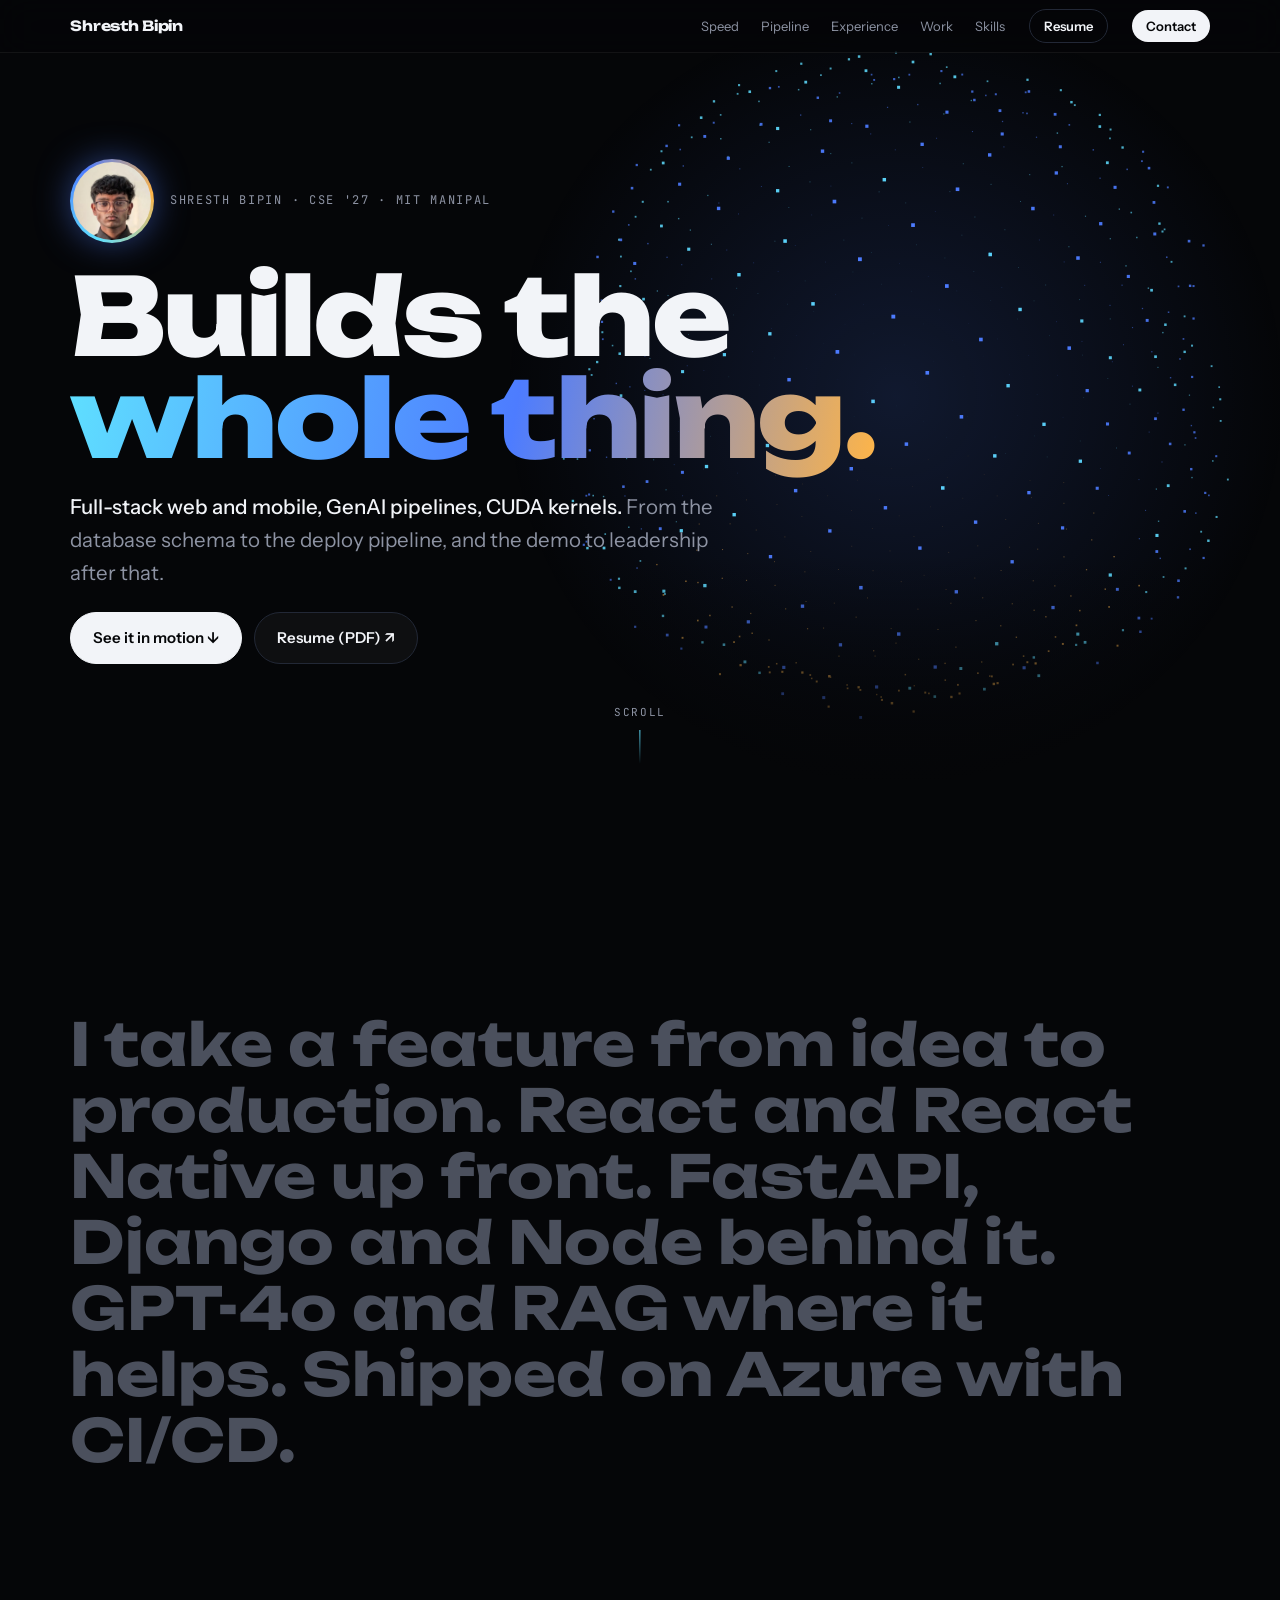
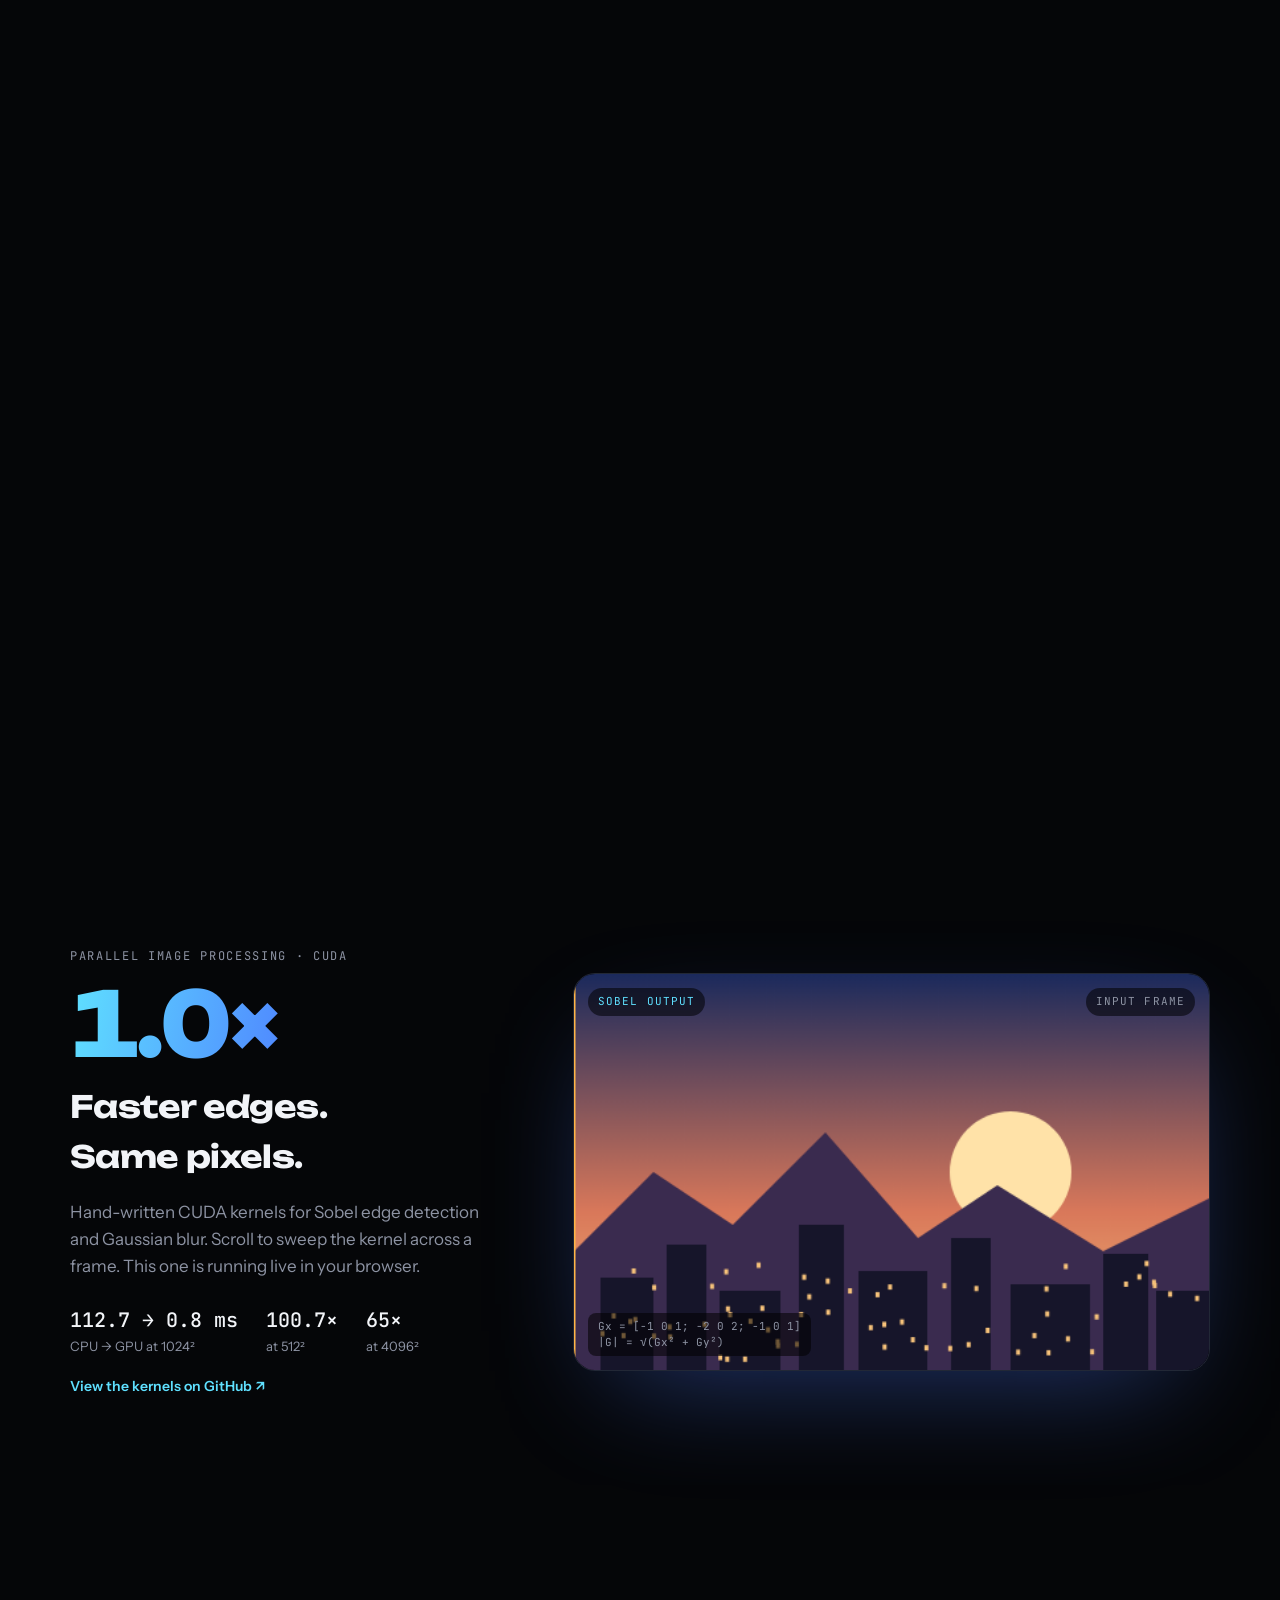
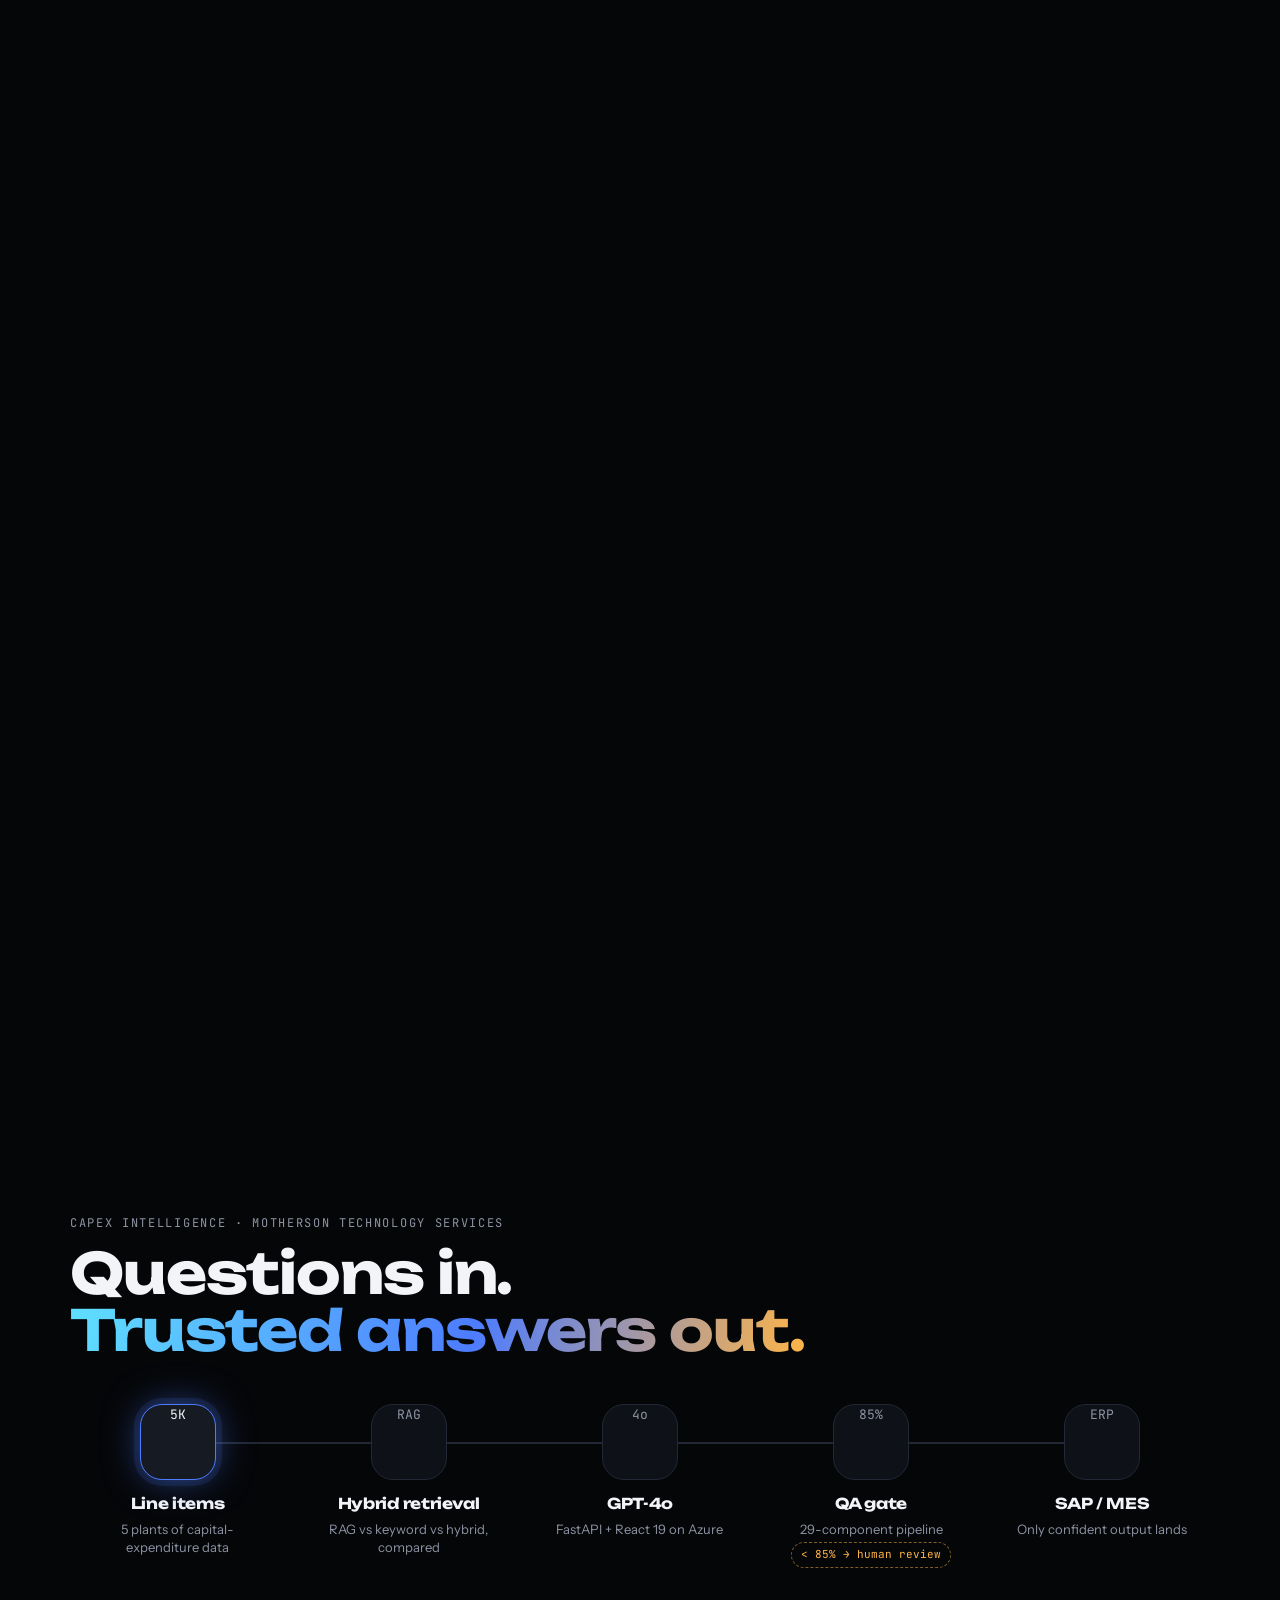
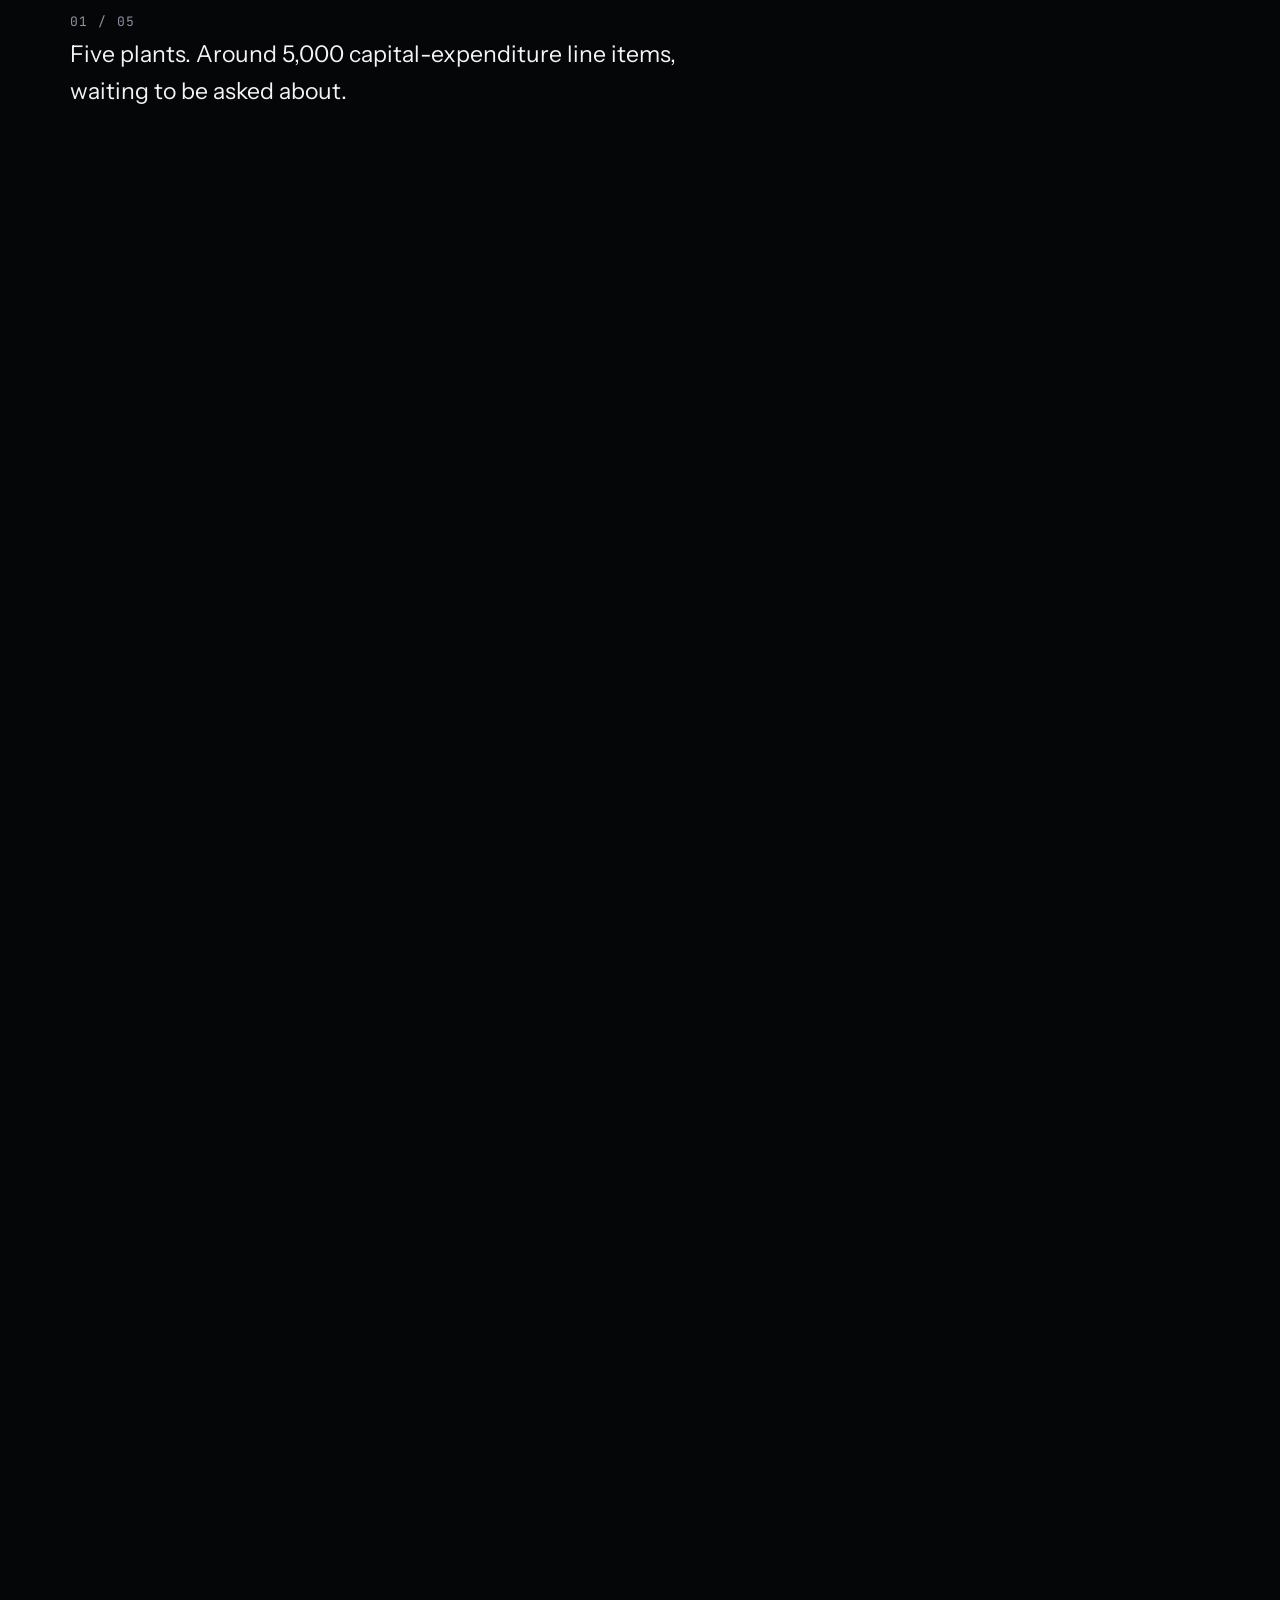
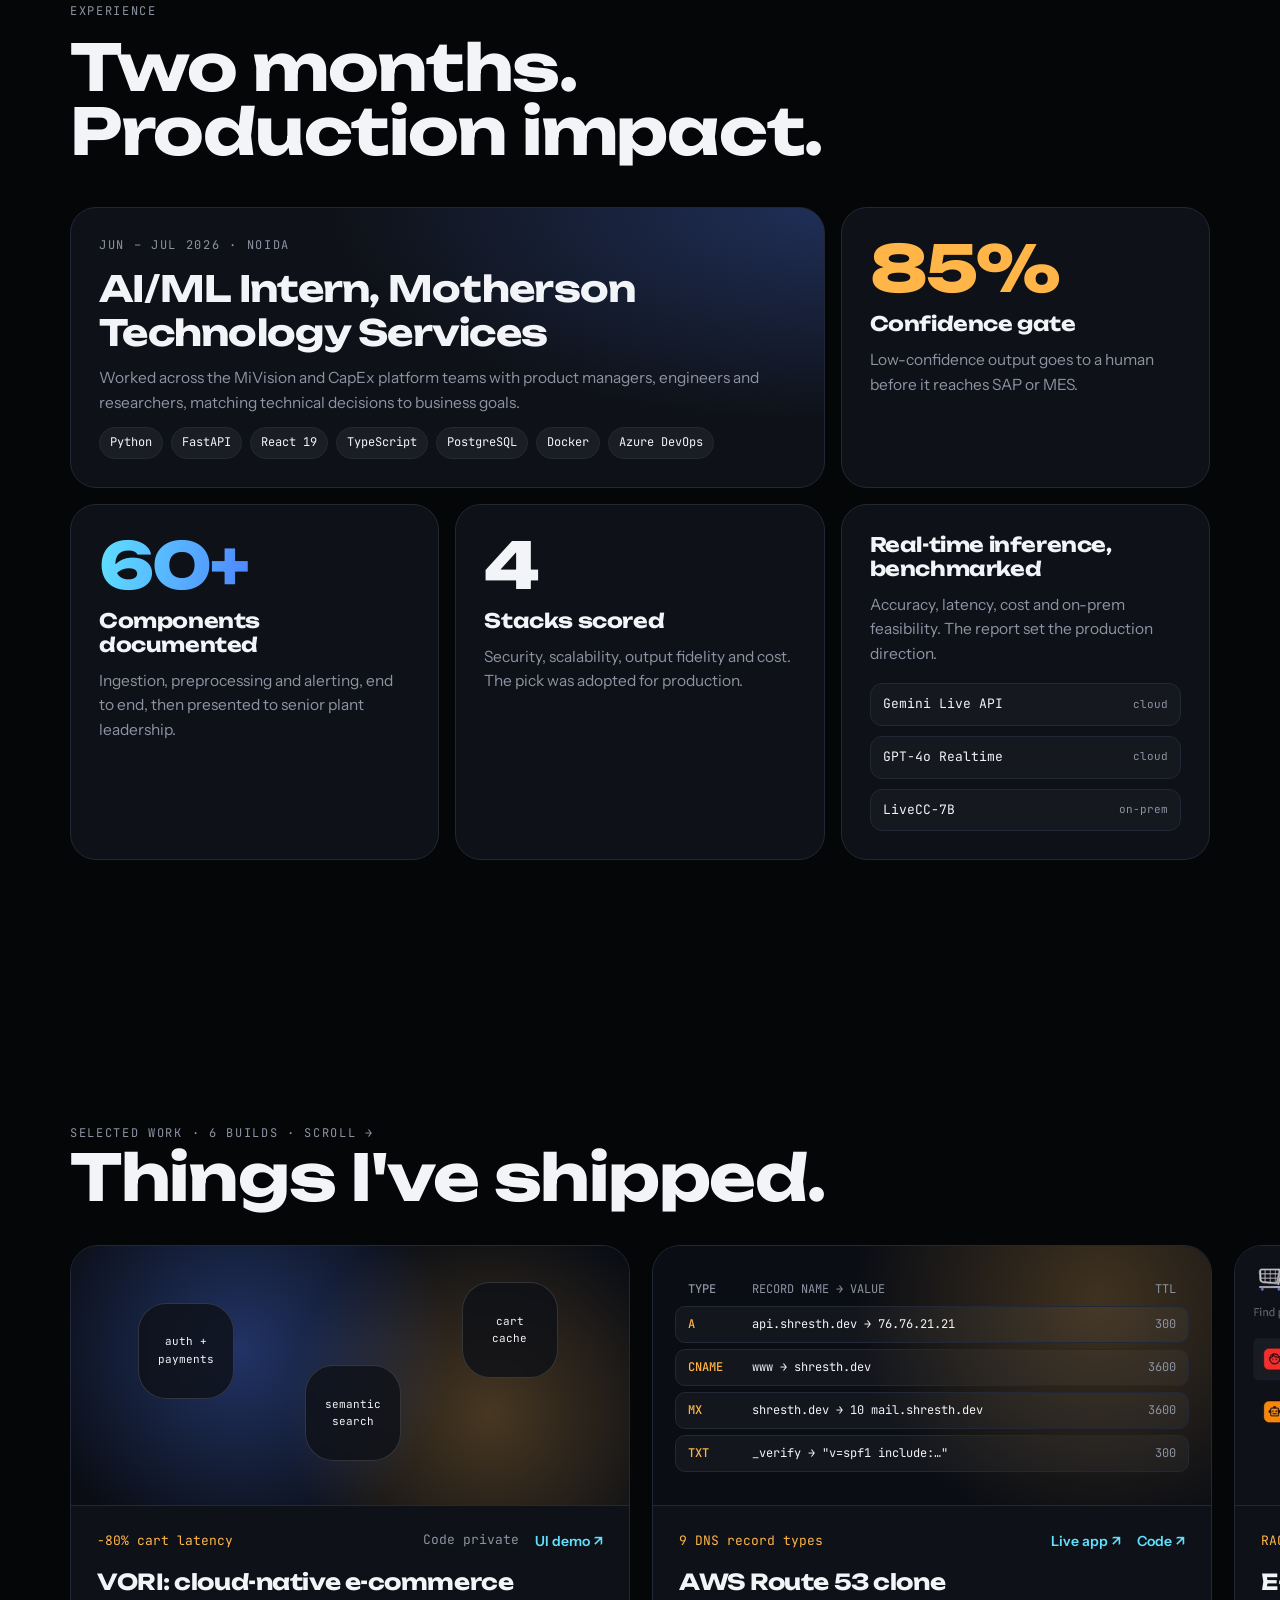
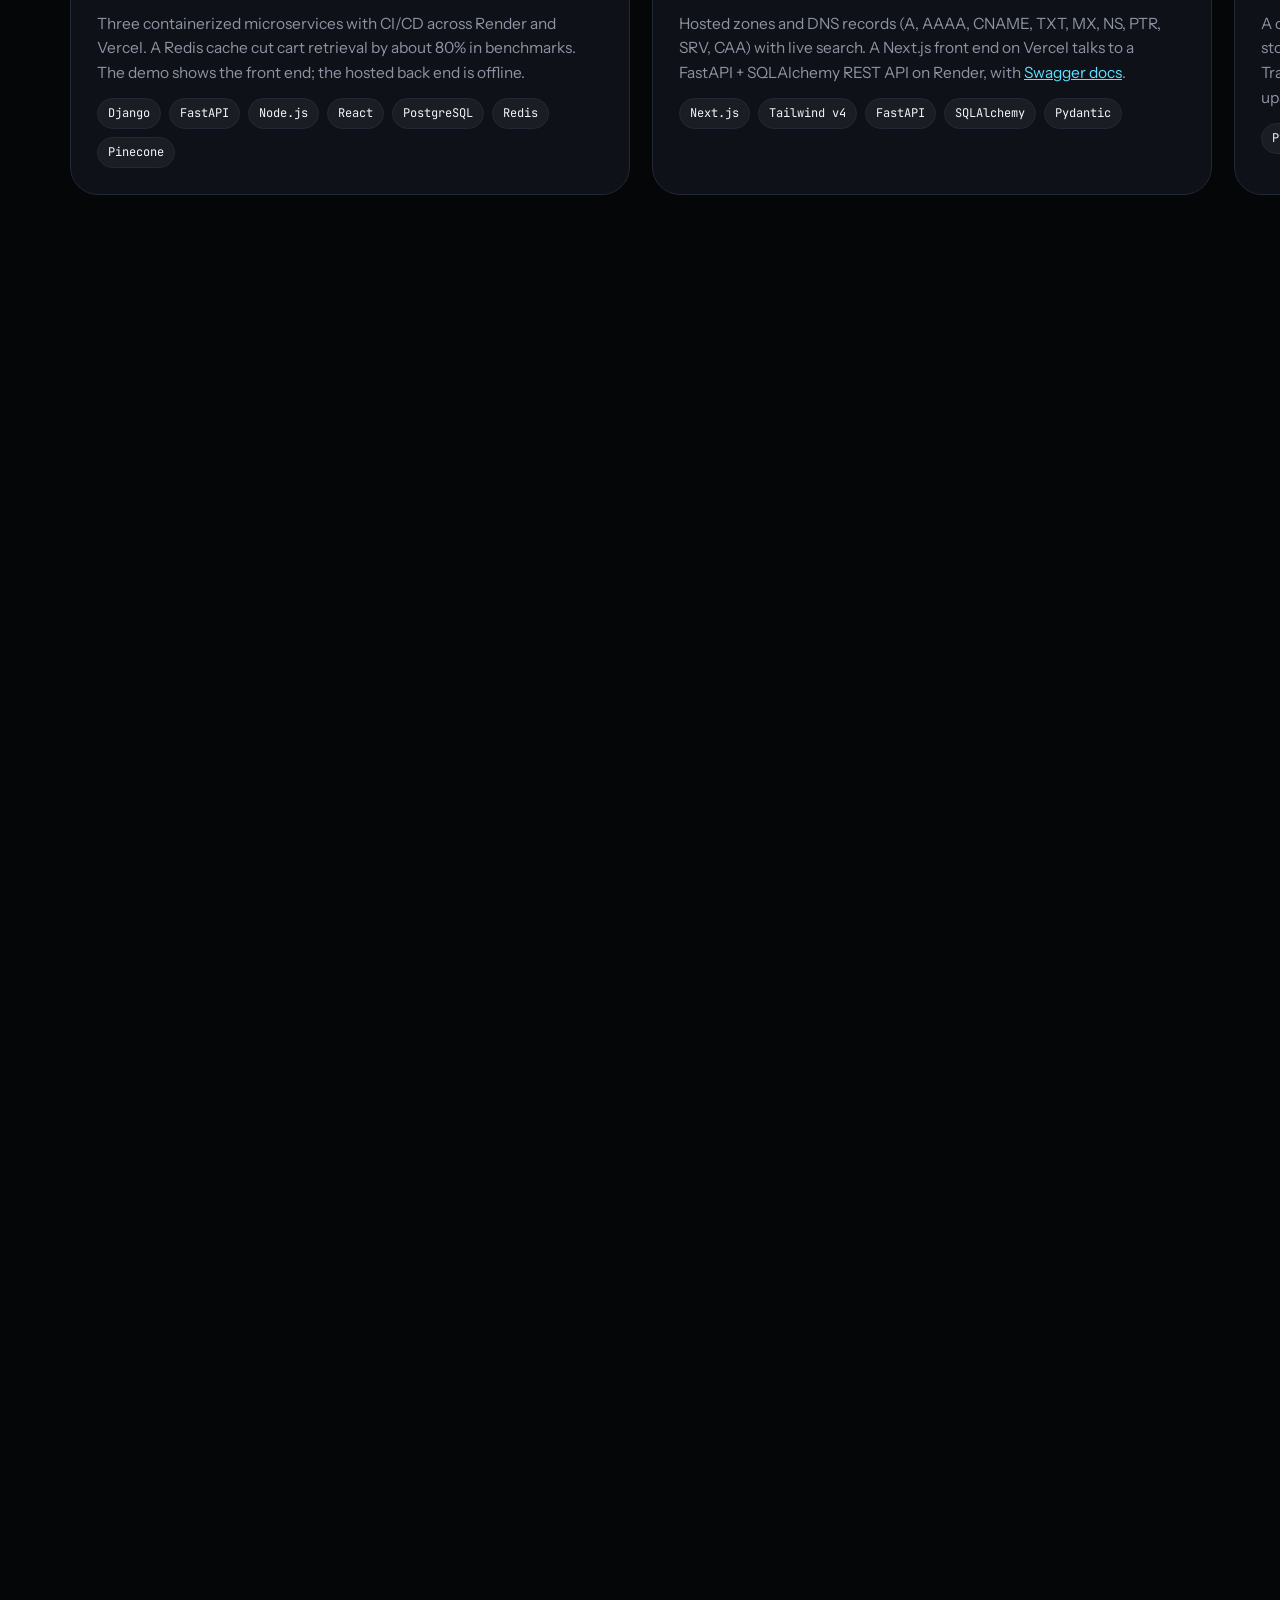
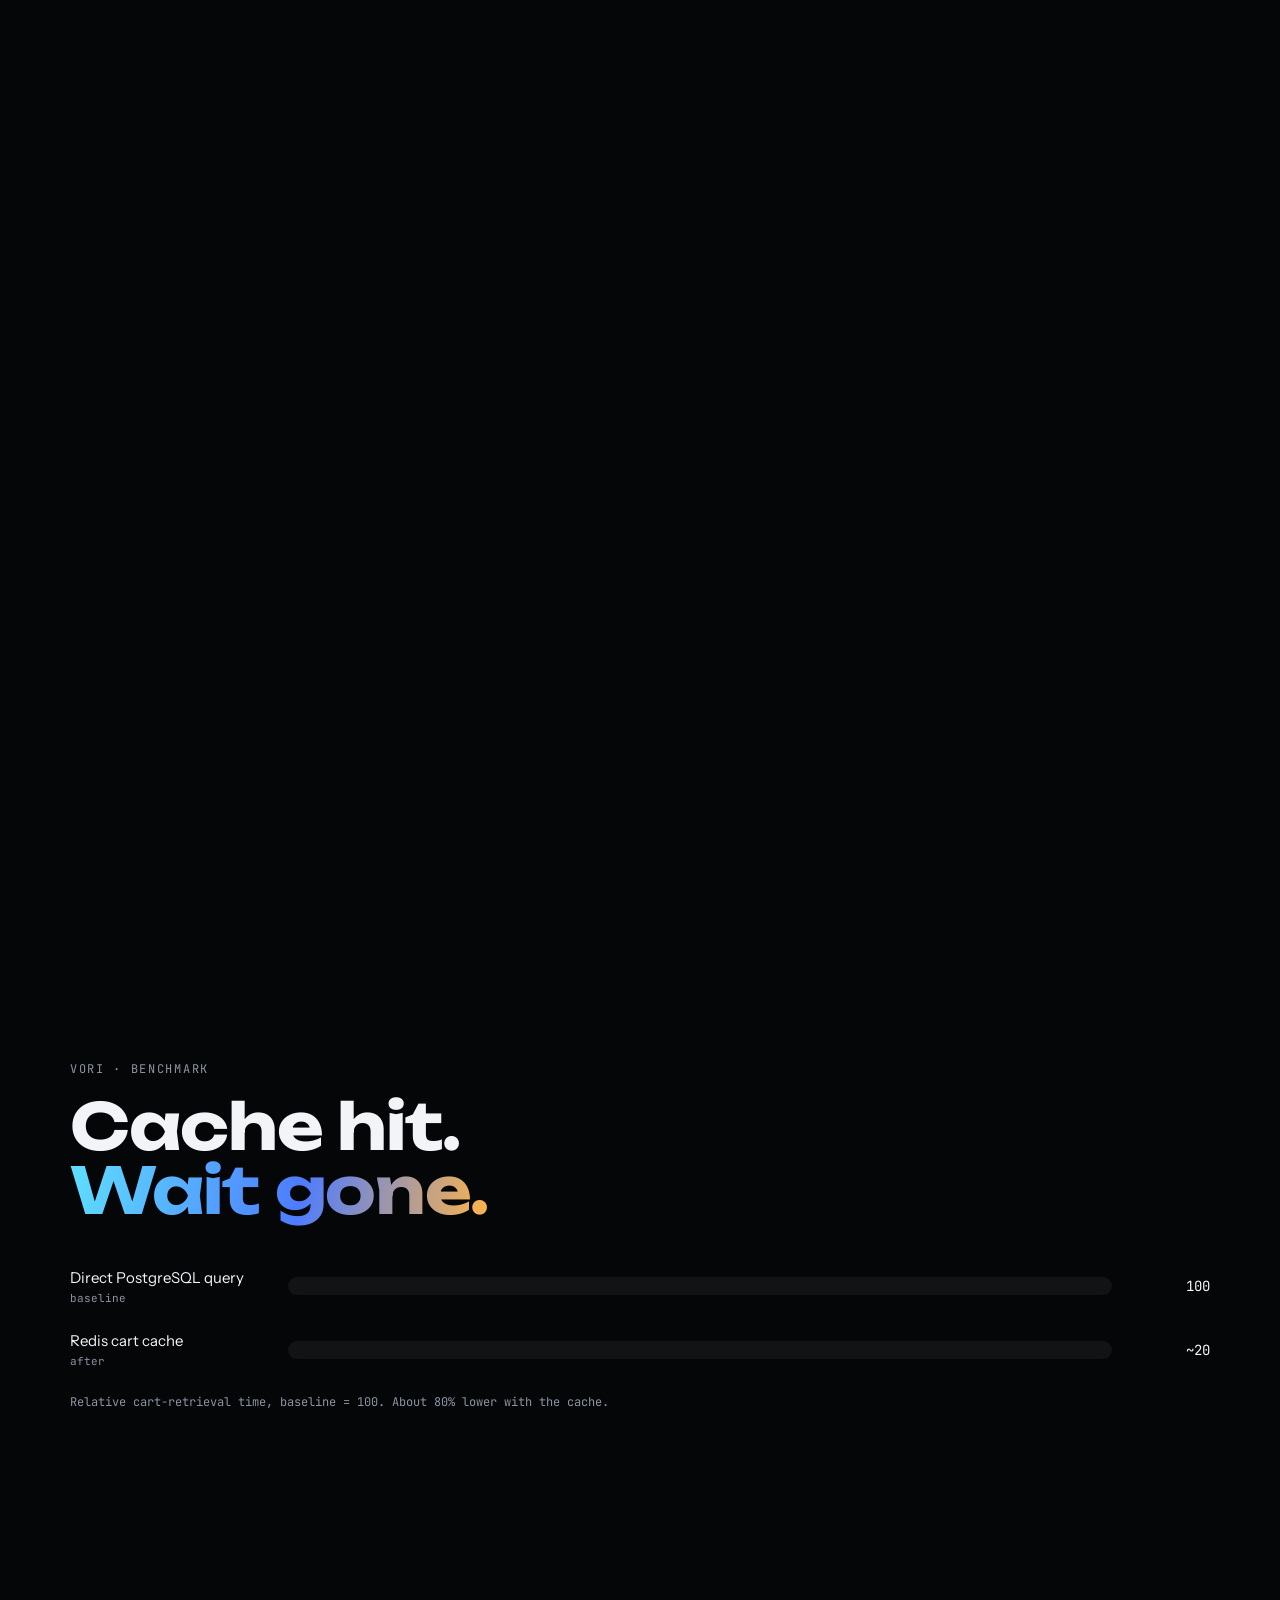
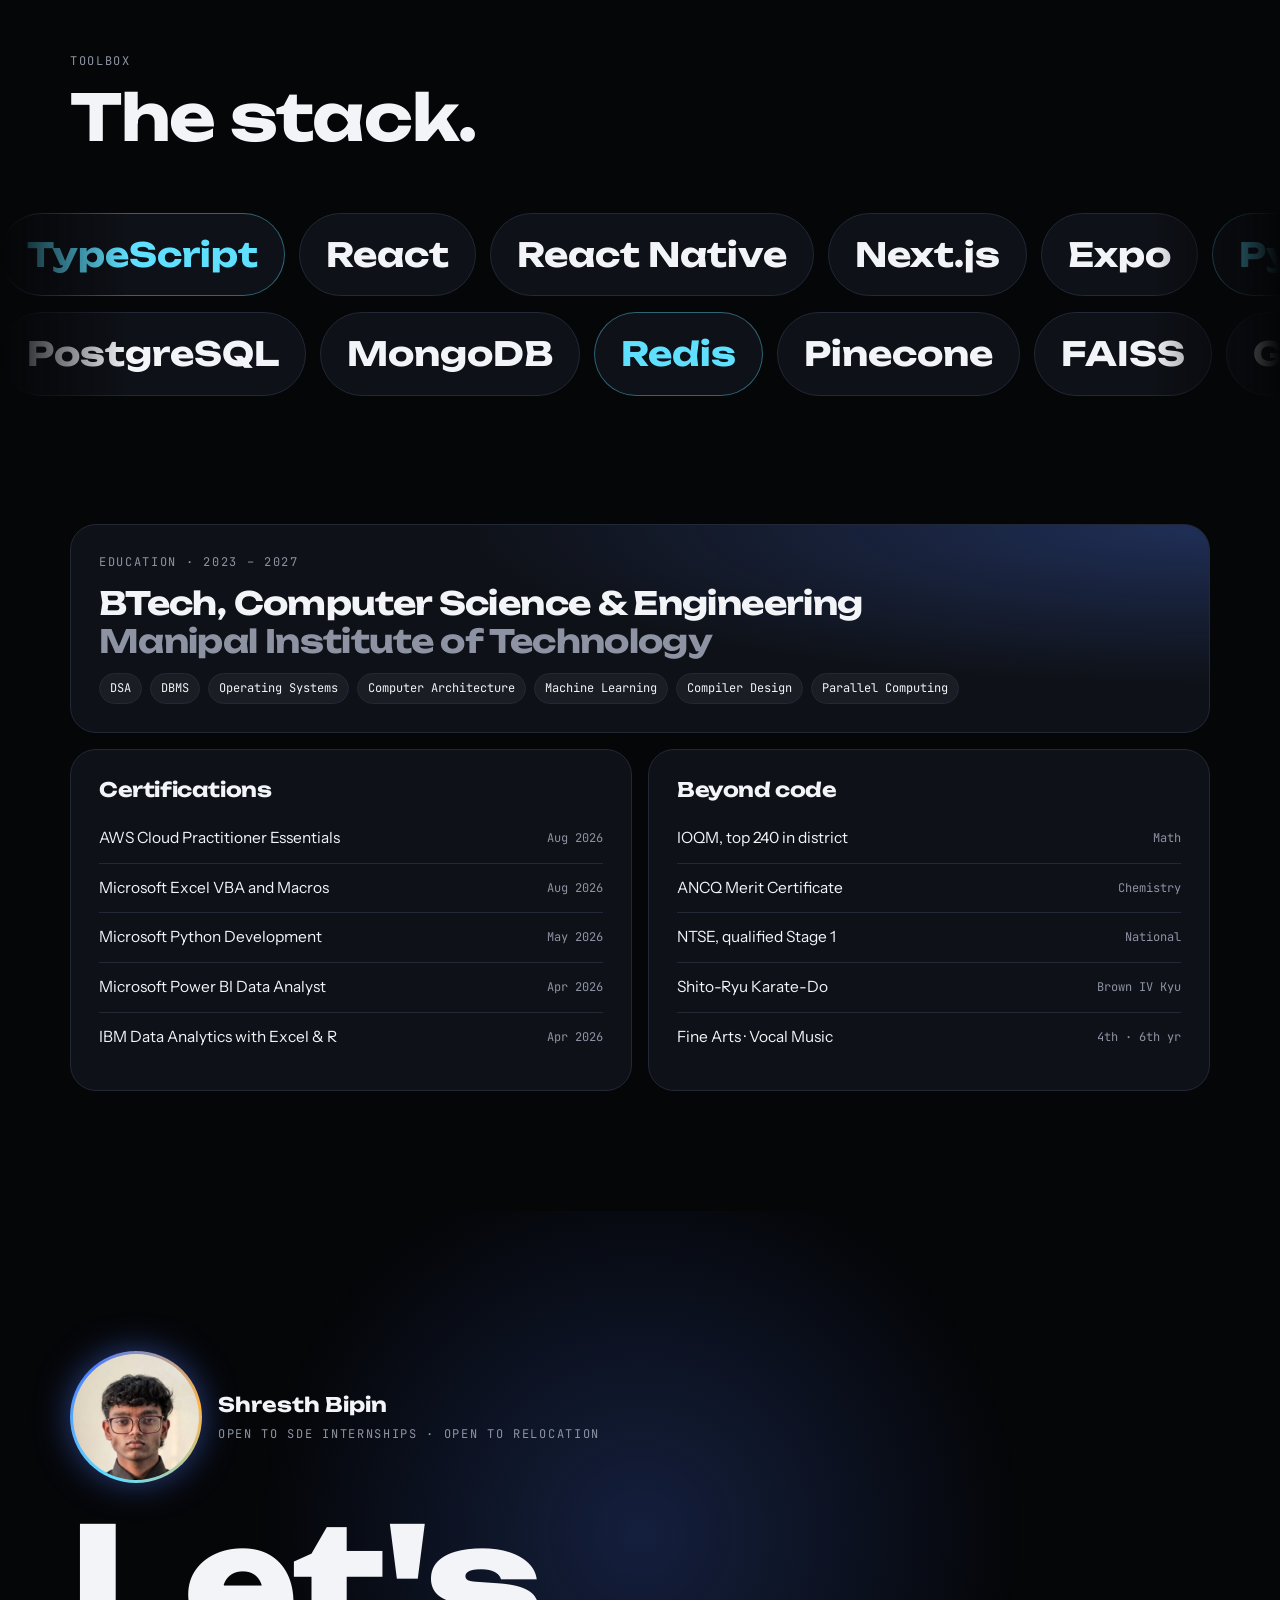
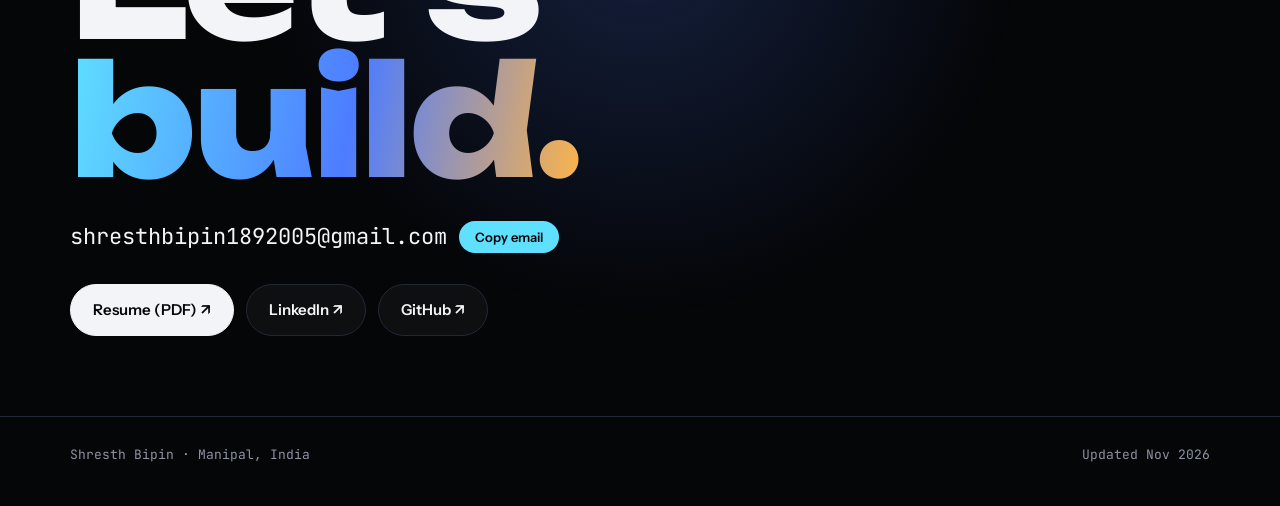
==== commit eb346a49: "Mark VORI demo as front end only, code private Co-Authored-By: Claude Opus 5.5 <noreply@anthropic.co" ====
--- a/index.html
+++ b/index.html
@@ -423,9 +423,9 @@
           <div class="svc" style="left:70%;top:14%">cart<br>cache</div>
         </div>
         <div class="body">
-          <div class="meta"><span class="k">−80% cart latency</span><a class="go" href="https://vori-microservices-ecommerce.vercel.app/" target="_blank" rel="noopener">Live demo ↗</a></div>
+          <div class="meta"><span class="k">−80% cart latency</span><span class="links-row"><span class="k" style="color:var(--muted)">Code private</span><a class="go" href="https://vori-microservices-ecommerce.vercel.app/" target="_blank" rel="noopener" title="Front end only; the hosted back end is offline">UI demo ↗</a></span></div>
           <h3>VORI: cloud-native e-commerce</h3>
-          <p>Three containerized microservices with CI/CD across Render and Vercel. A Redis cache cut cart retrieval by about 80% in benchmarks.</p>
+          <p>Three containerized microservices with CI/CD across Render and Vercel. A Redis cache cut cart retrieval by about 80% in benchmarks. The demo shows the front end; the hosted back end is offline.</p>
           <ul class="chips"><li>Django</li><li>FastAPI</li><li>Node.js</li><li>React</li><li>PostgreSQL</li><li>Redis</li><li>Pinecone</li></ul>
         </div>
       </article>
@@ -565,7 +565,6 @@
       <a class="btn primary" href="Shresth_Bipin_Resume.pdf" target="_blank" rel="noopener">Resume (PDF) ↗</a>
       <a class="btn" href="https://www.linkedin.com/in/shresthbipin" target="_blank" rel="noopener">LinkedIn ↗</a>
       <a class="btn" href="https://github.com/shresth135" target="_blank" rel="noopener">GitHub ↗</a>
-      <a class="btn" href="https://vori-microservices-ecommerce.vercel.app/" target="_blank" rel="noopener">VORI live demo ↗</a>
     </div>
   </div>
 </section>
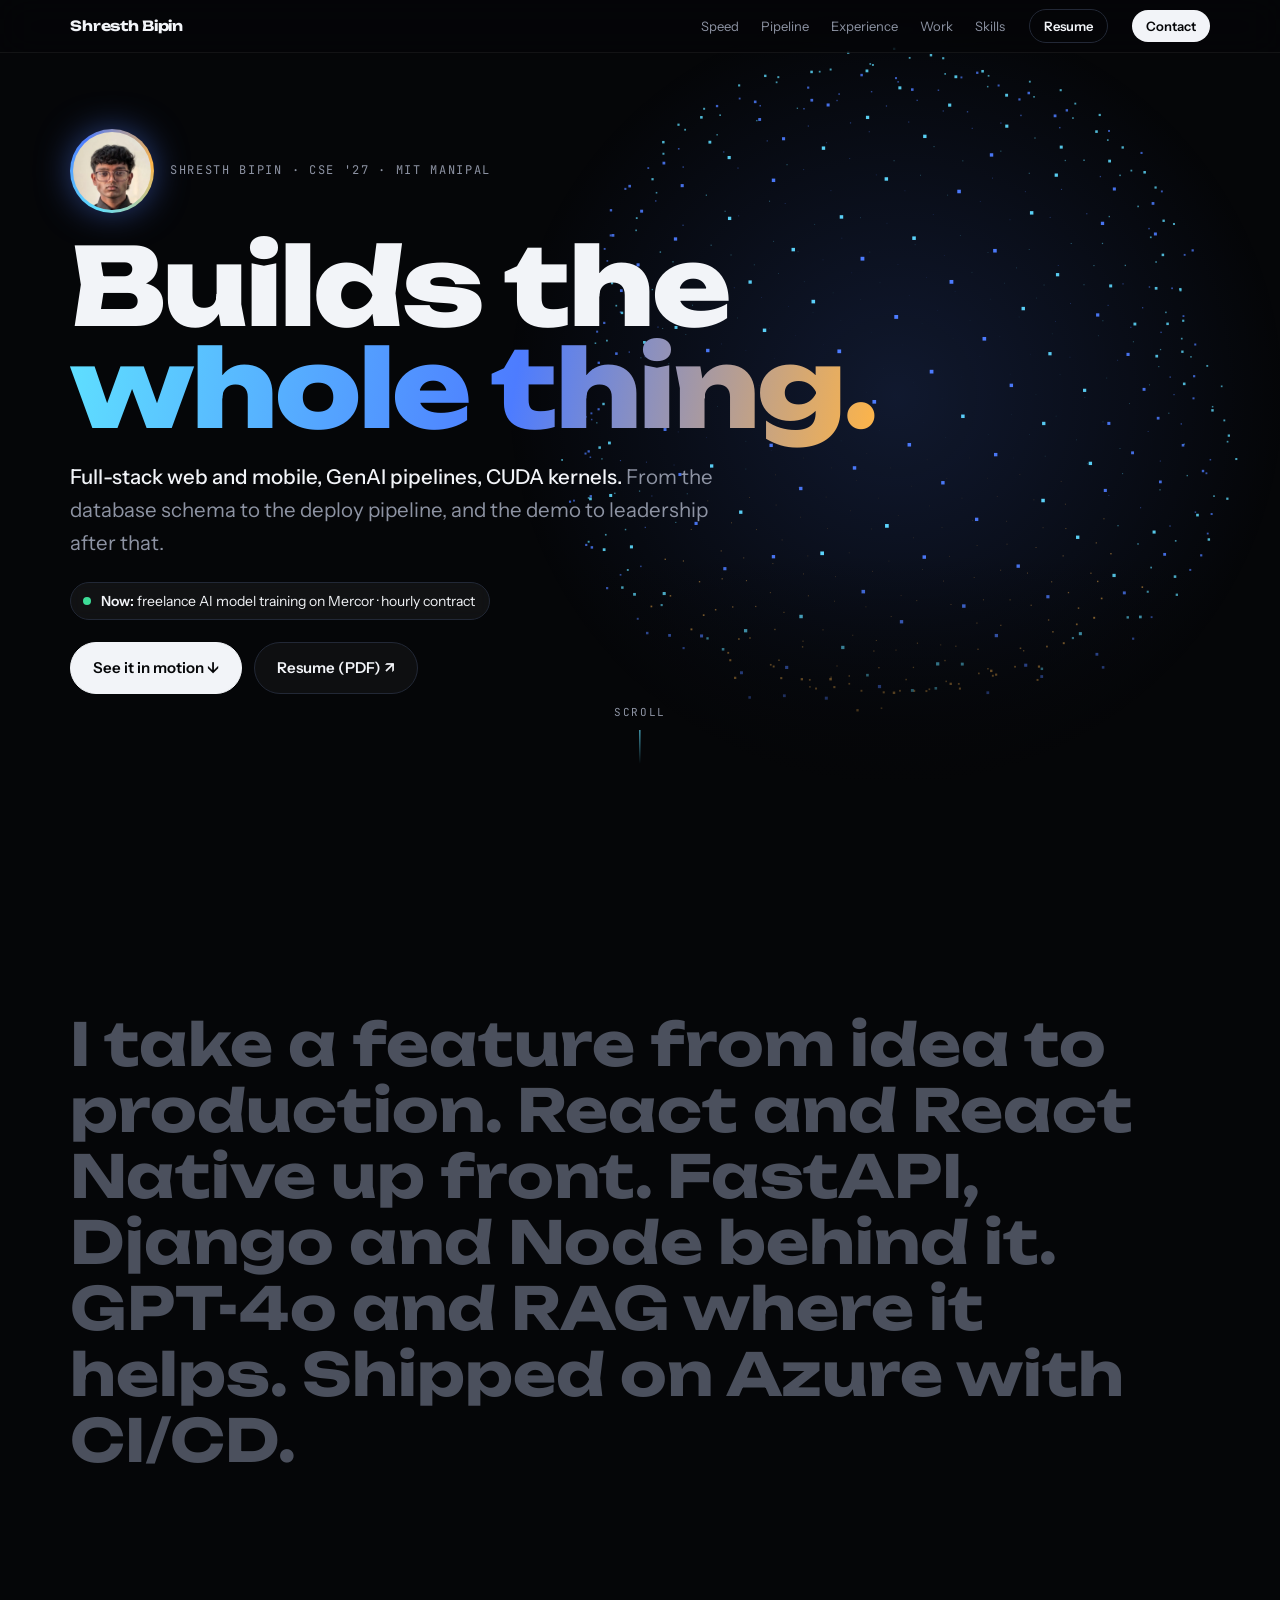
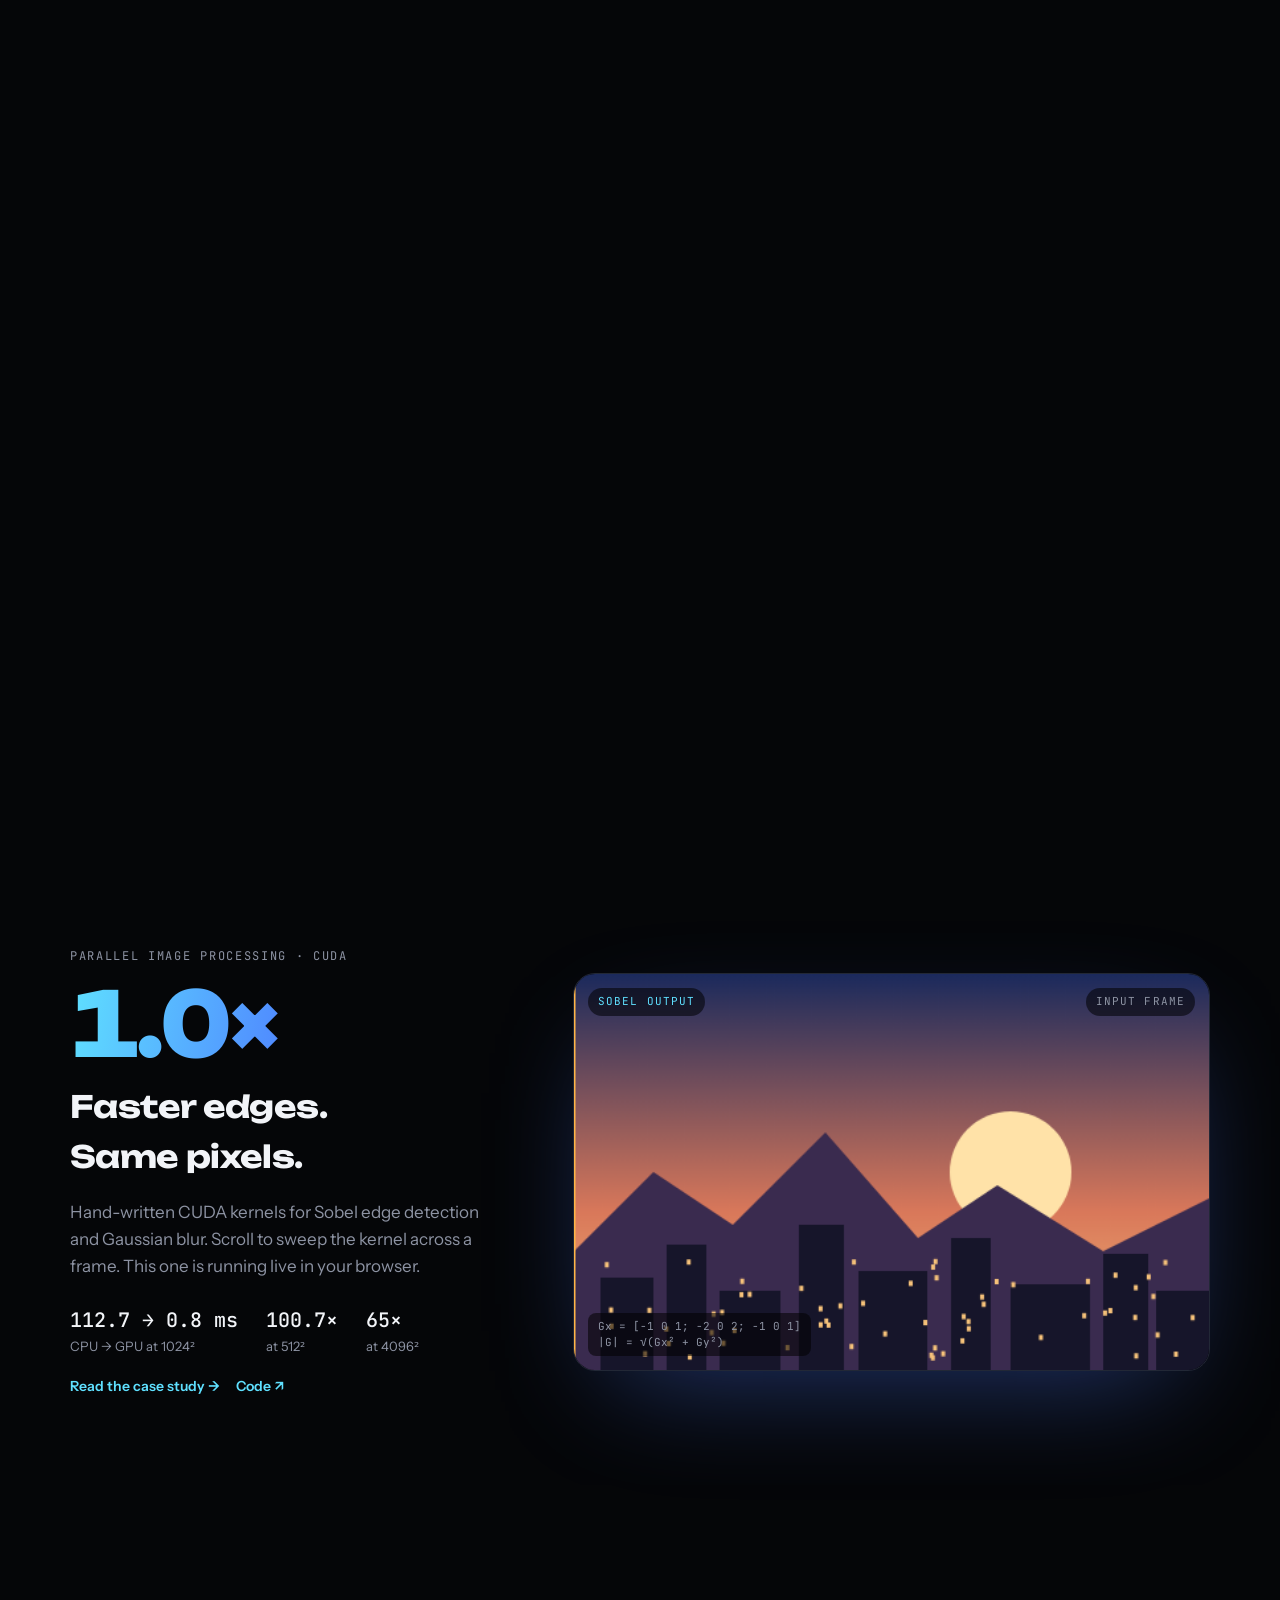
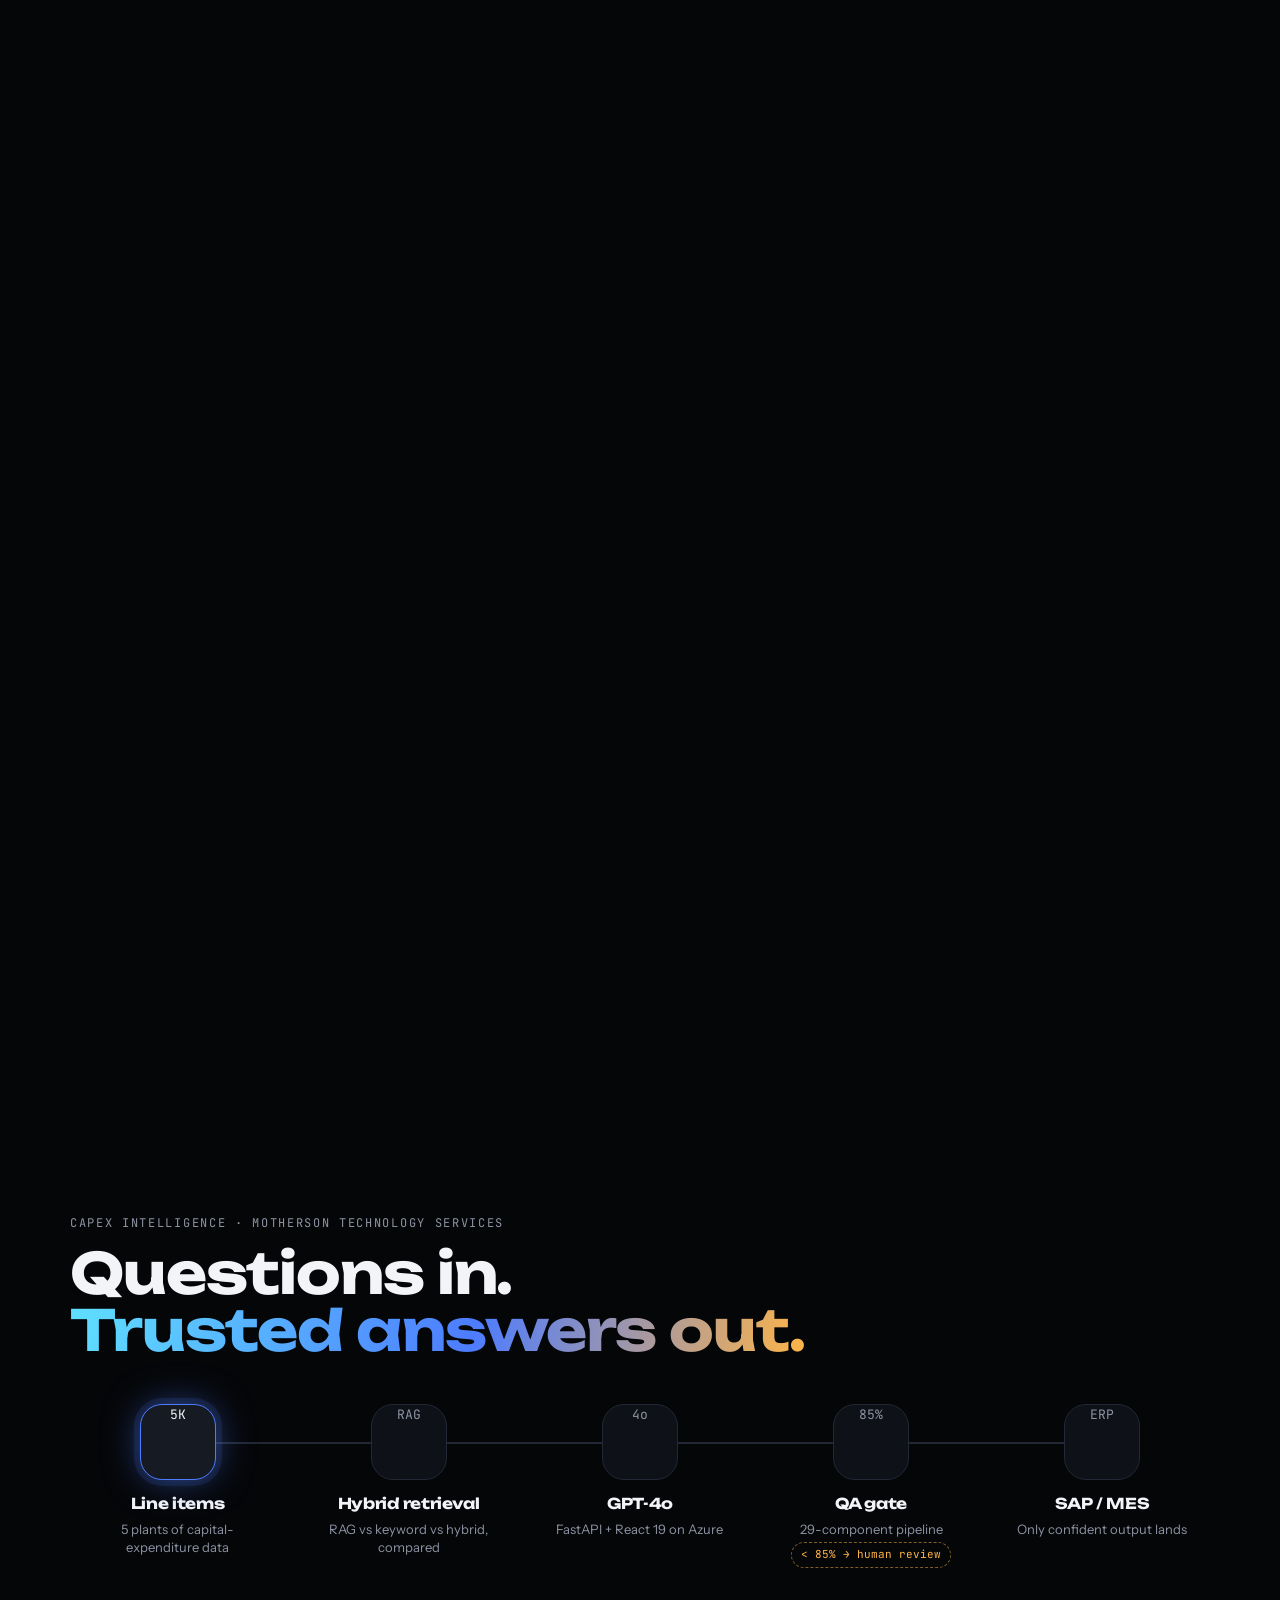
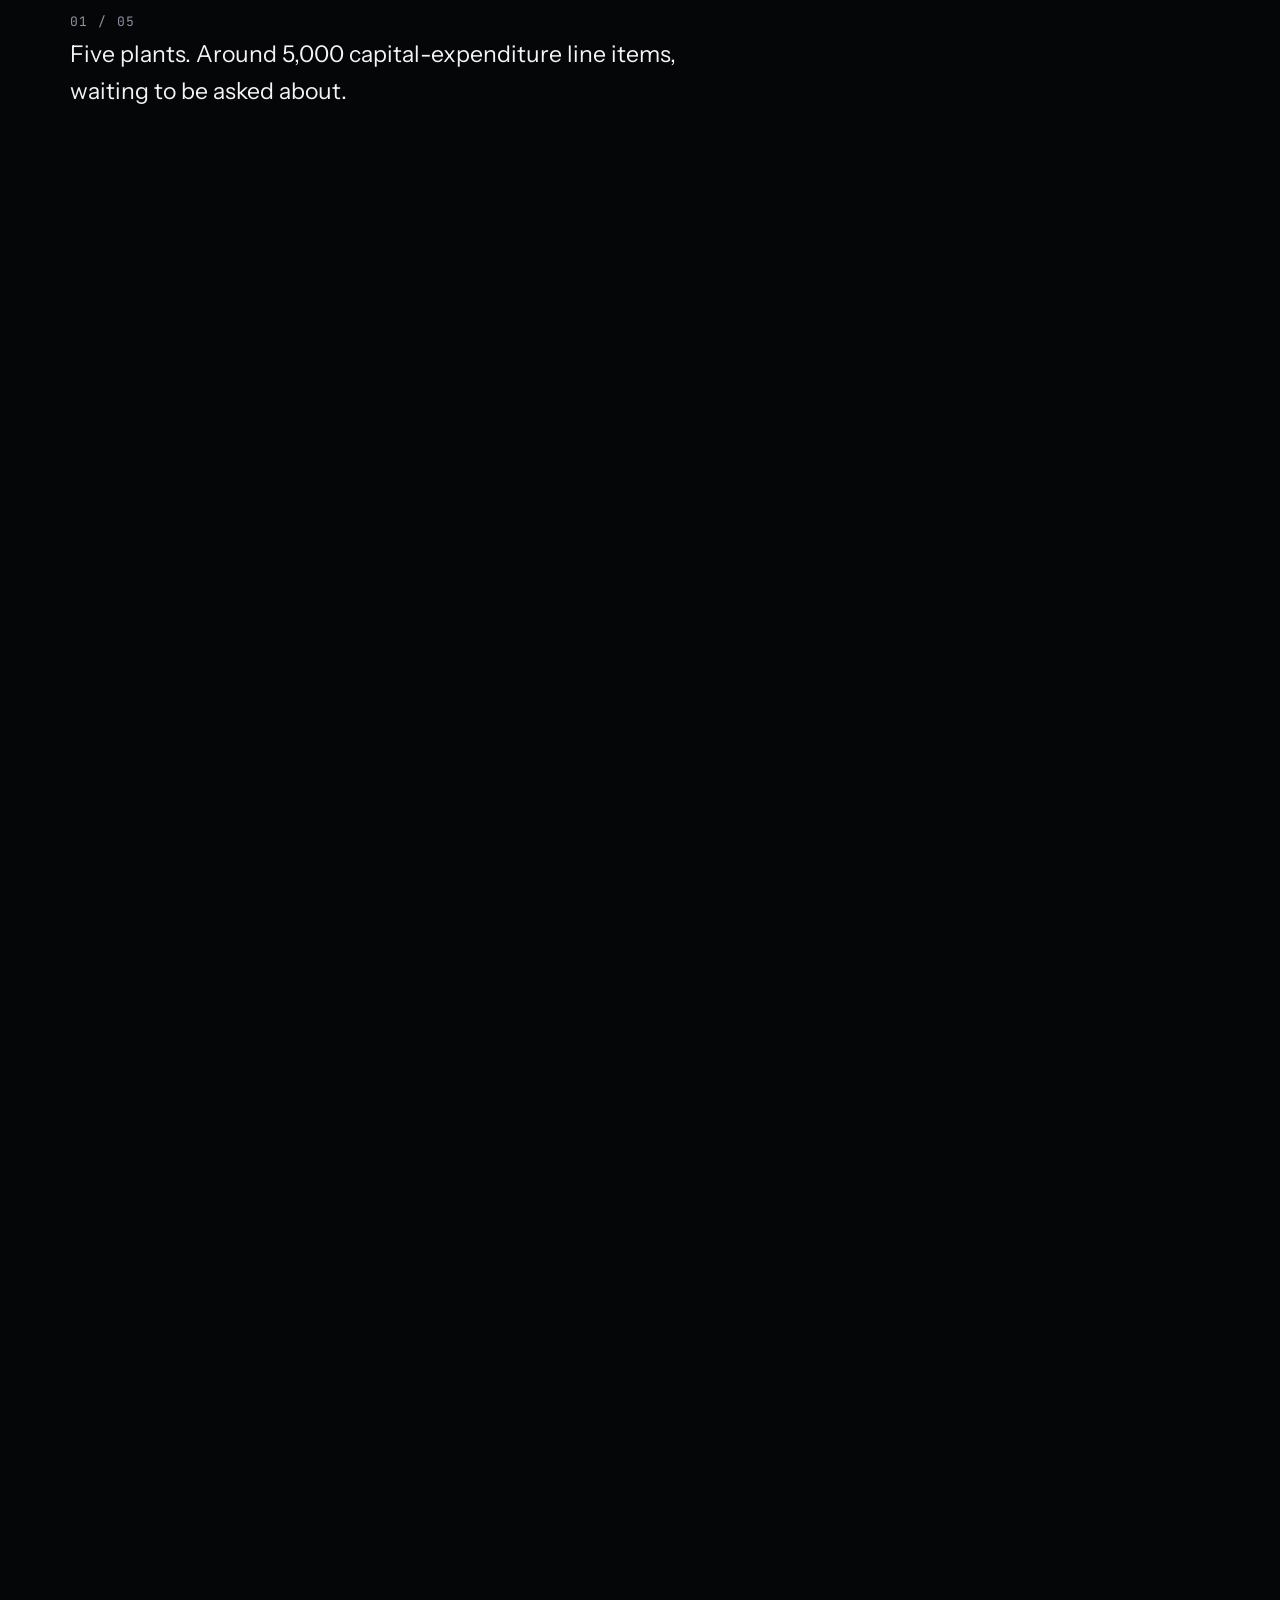
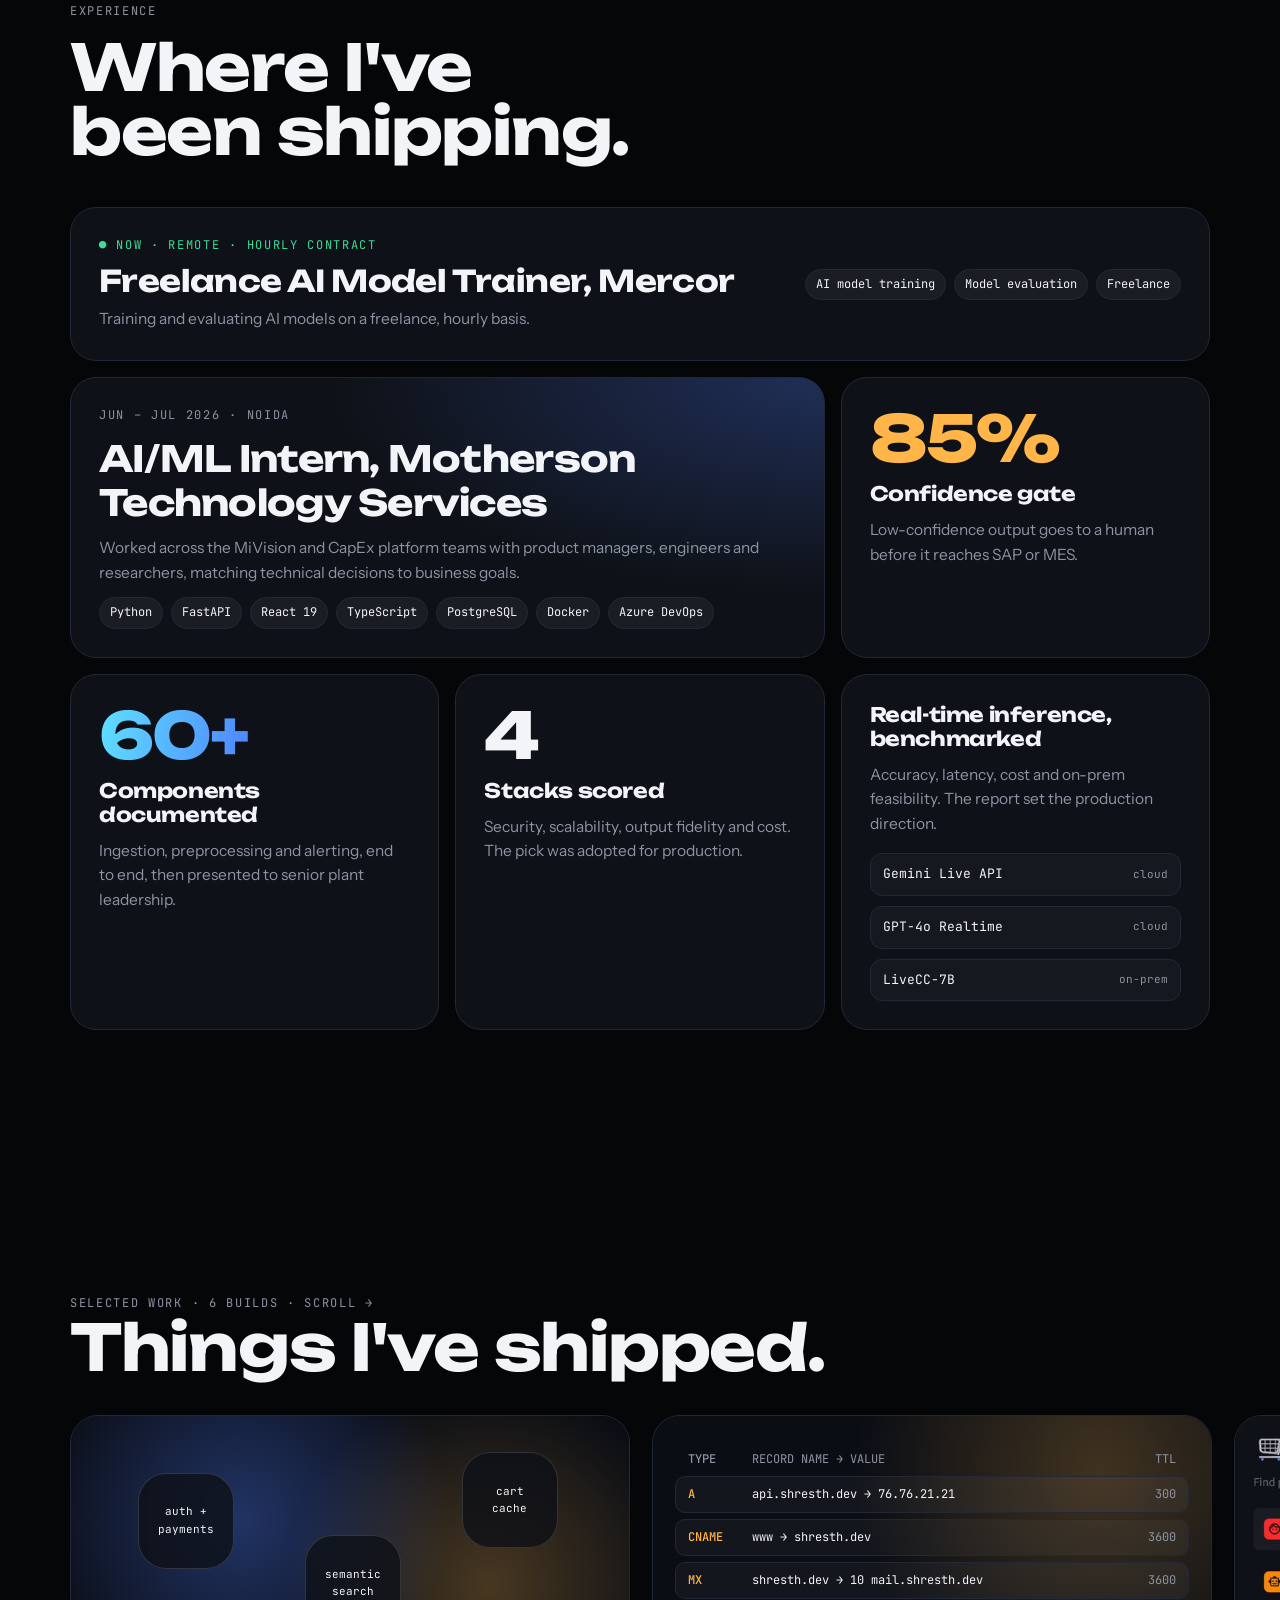
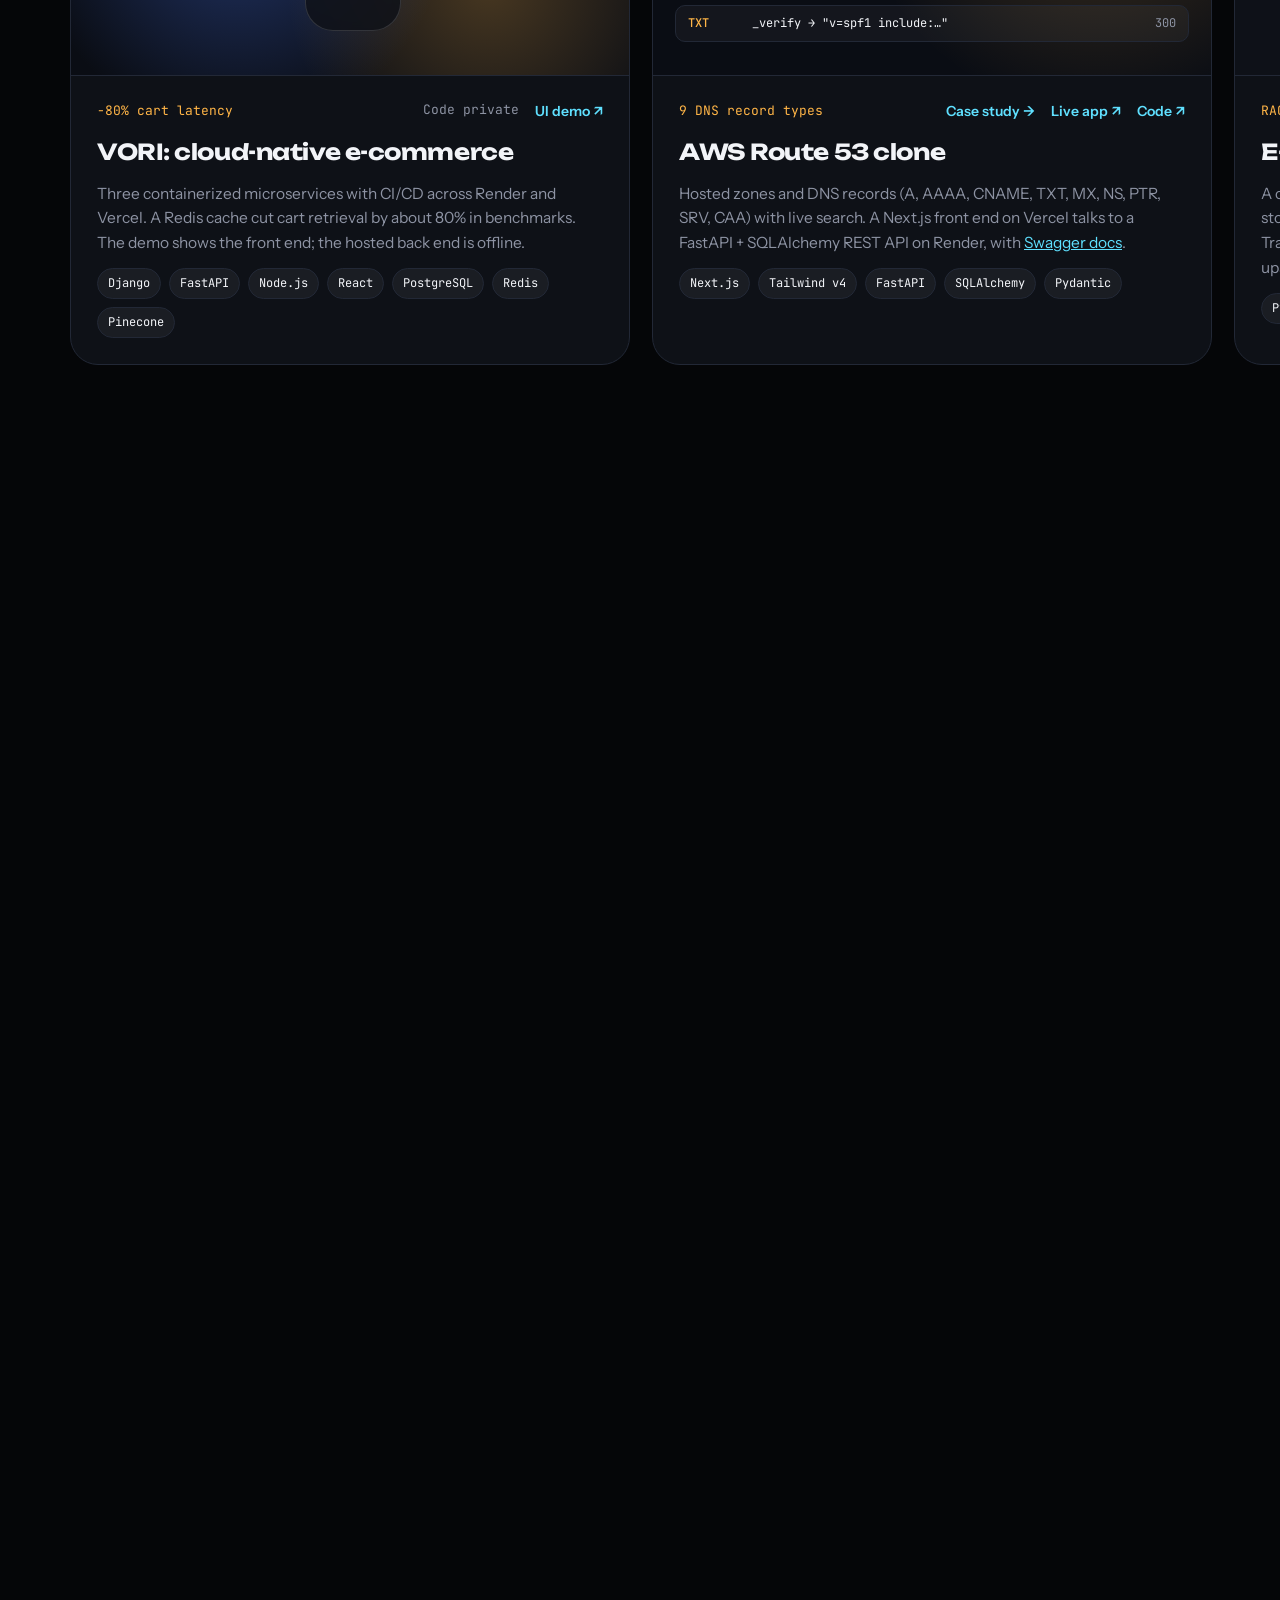
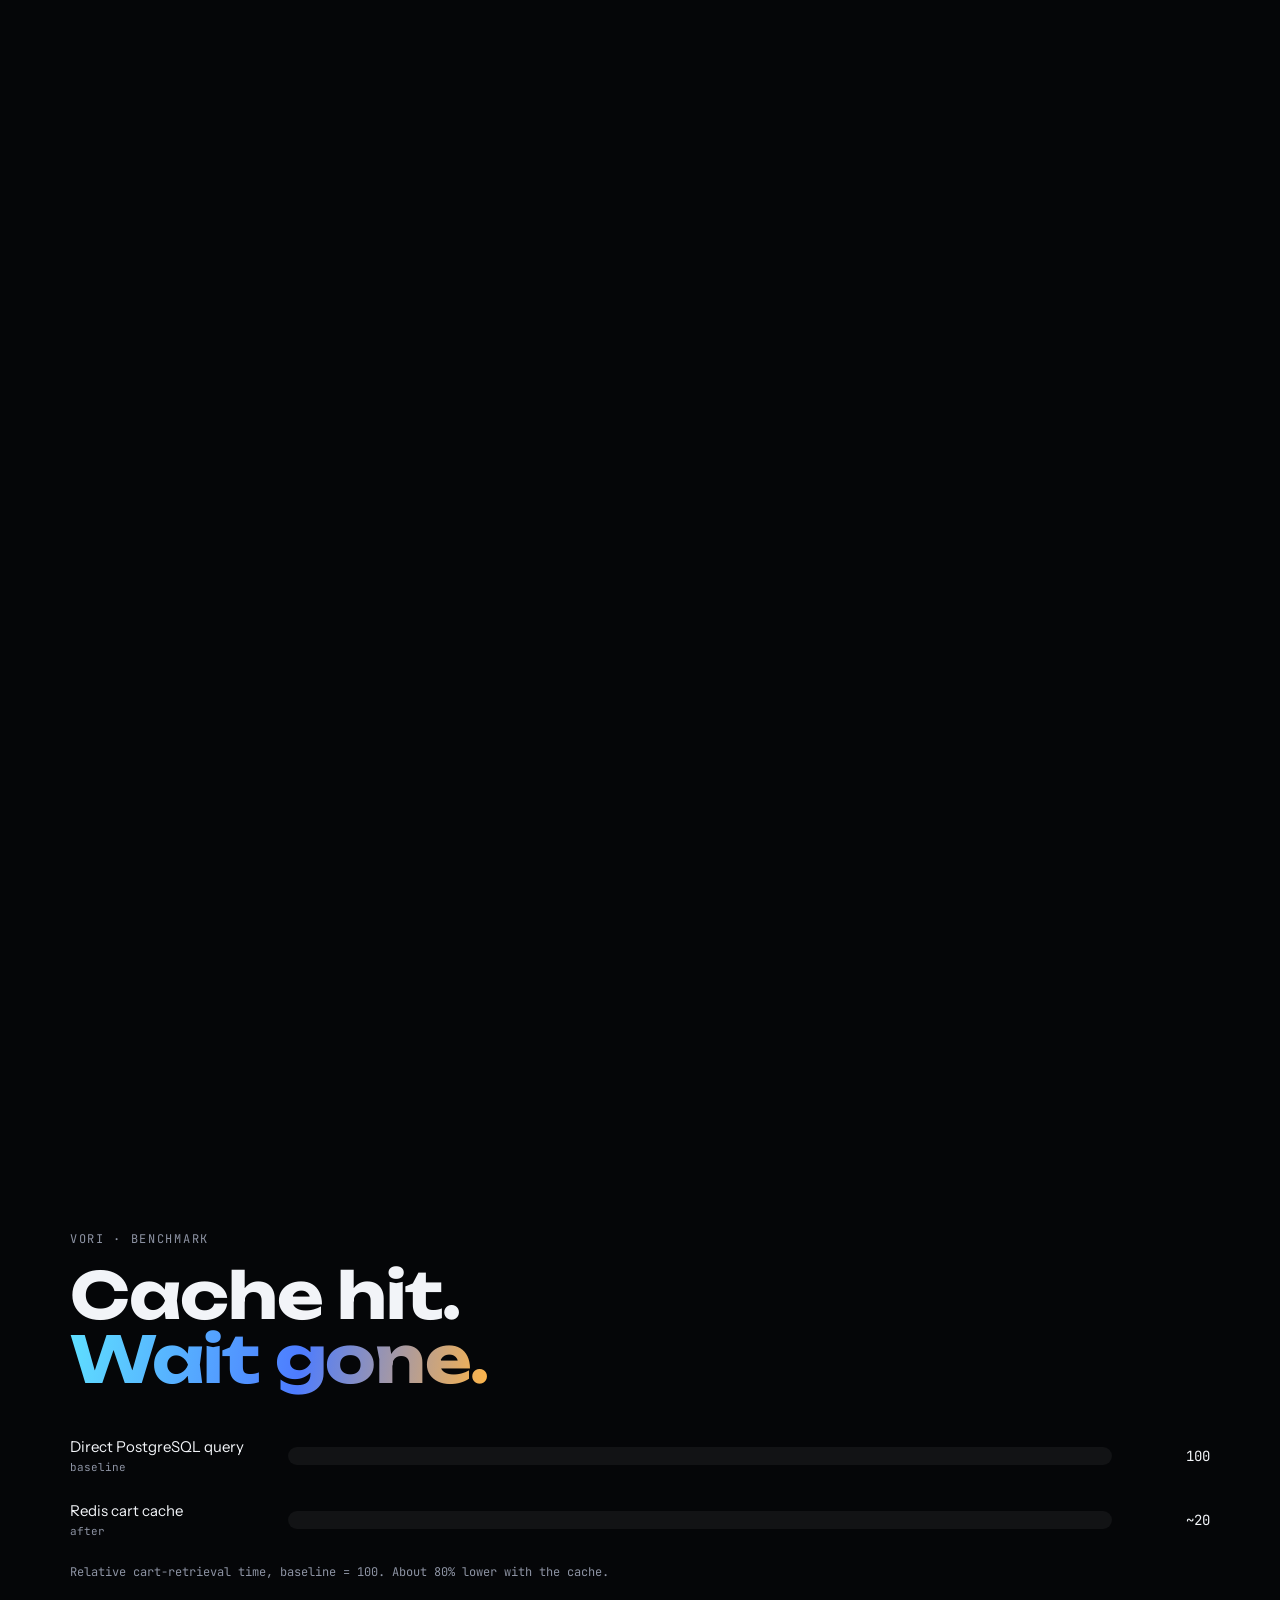
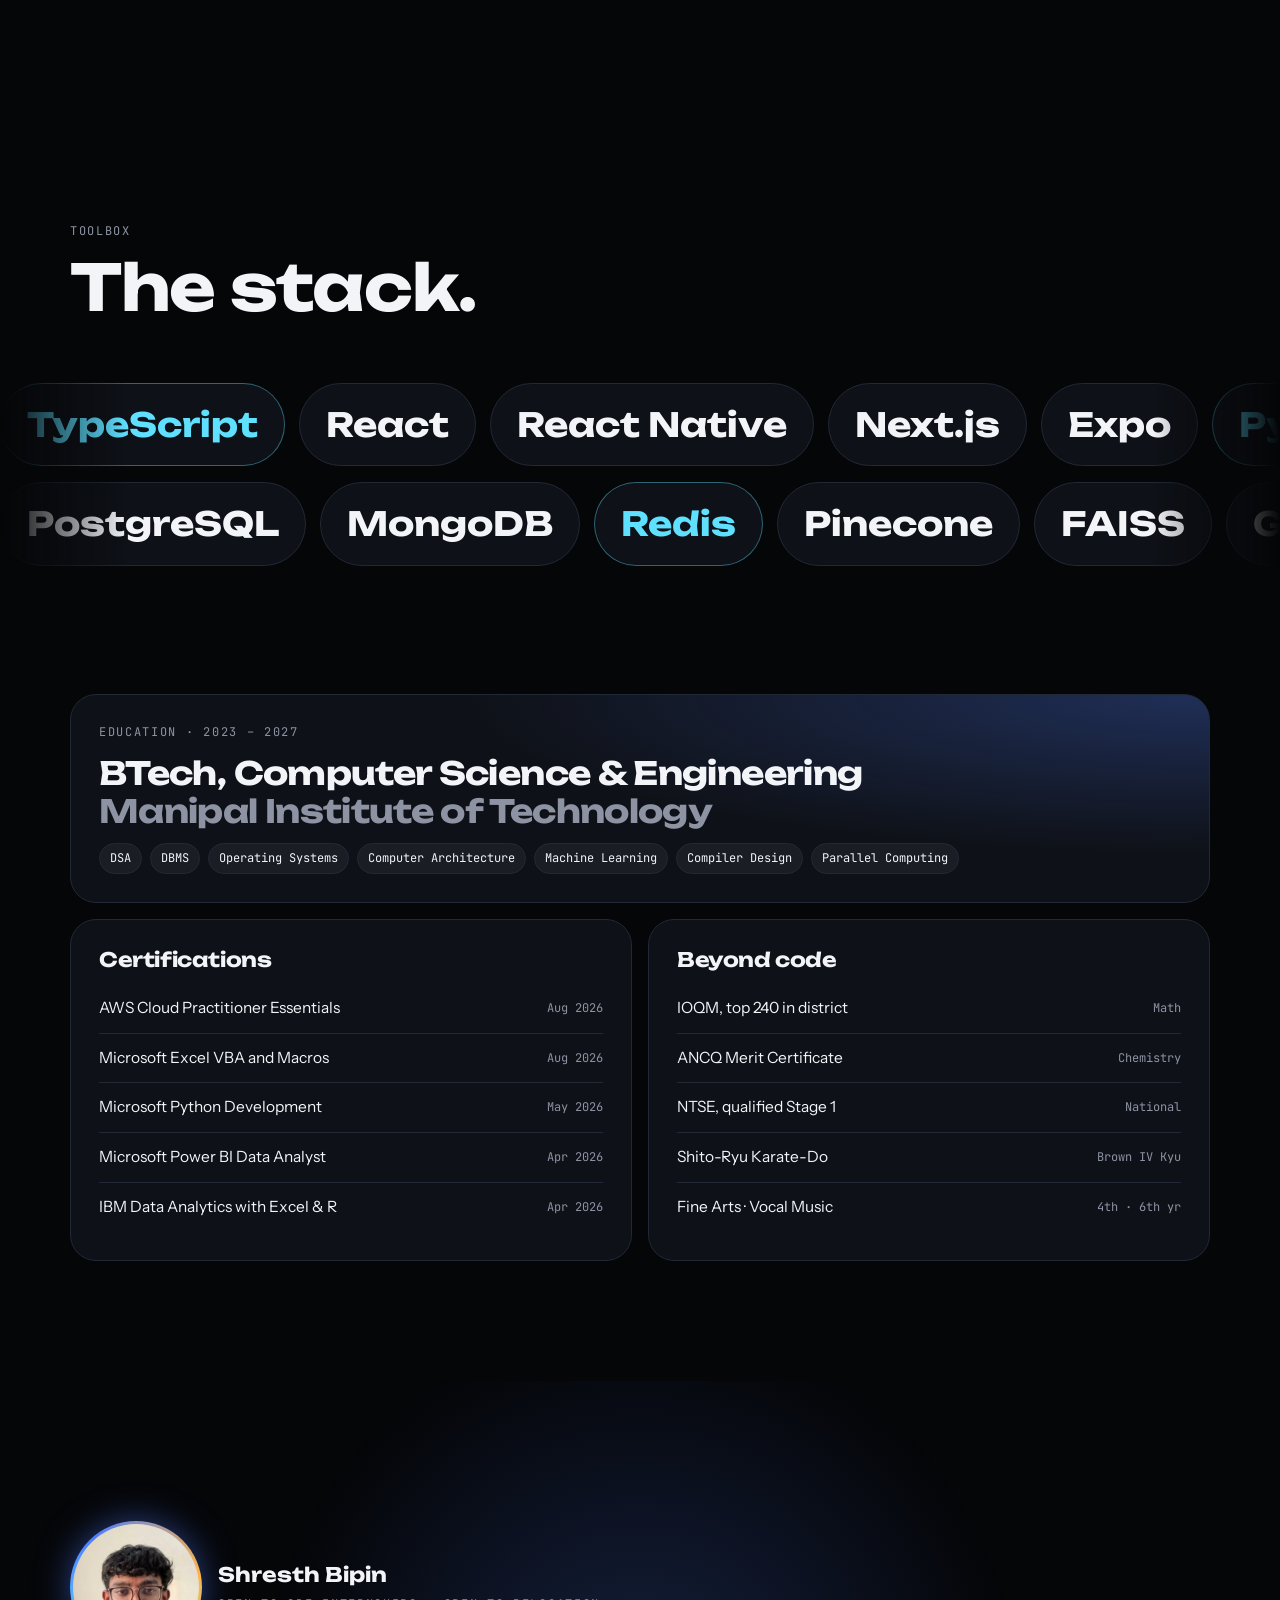
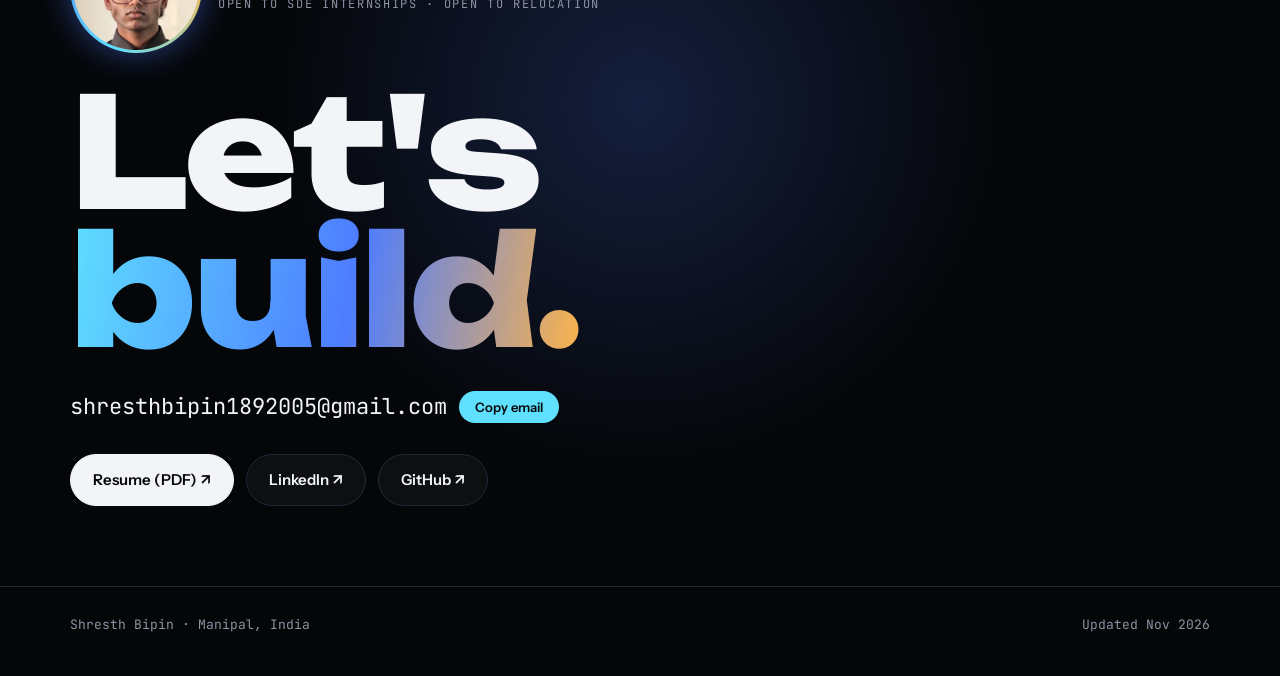
==== commit 680c2e74: "Add Mercor role, CUDA and Route 53 case studies, updated resume Co-Authored-By: Claude Opus 5.5 <nor" ====
--- a/index.html
+++ b/index.html
@@ -95,6 +95,11 @@
 .hero h1 { font-size: clamp(44px, 8.4vw, 116px); line-height: .95; font-weight: 800; max-width: 11ch; }
 .hero .sub { font-size: clamp(17px, 1.6vw, 21px); color: var(--muted); max-width: 46ch; }
 .hero .sub b { color: var(--fg); font-weight: 500; }
+.now { display: inline-flex; align-items: center; gap: 10px; align-self: flex-start; font-size: 14px; color: var(--fg); background: rgba(255,255,255,.05); border: 1px solid var(--line); border-radius: 999px; padding: 7px 14px 7px 12px; backdrop-filter: blur(6px); }
+.now i { width: 8px; height: 8px; border-radius: 50%; background: var(--mint); box-shadow: 0 0 0 0 rgba(61,220,151,.6); animation: ping 2s infinite; flex: 0 0 auto; }
+.now b { font-weight: 600; }
+@keyframes ping { 70% { box-shadow: 0 0 0 8px rgba(61,220,151,0); } 100% { box-shadow: 0 0 0 0 rgba(61,220,151,0); } }
+@media (prefers-reduced-motion: reduce) { .now i { animation: none; } }
 .btns { display: flex; flex-wrap: wrap; gap: 12px; }
 .btn { display: inline-flex; align-items: center; gap: 8px; padding: 13px 22px; border-radius: 999px; font-weight: 600; font-size: 15px; text-decoration: none; border: 1px solid var(--line); background: rgba(255,255,255,.04); transition: transform .2s, background .2s; }
 .btn.primary { background: var(--fg); color: var(--bg); border-color: var(--fg); }
@@ -303,6 +308,7 @@
       <div class="who"><figure class="avatar" id="avatar"><span class="face" role="img" aria-label="Photo of Shresth Bipin"></span></figure><span class="eyebrow">Shresth Bipin · CSE '27 · MIT Manipal</span></div>
       <h1>Builds the <span class="grad">whole thing.</span></h1>
       <p class="sub"><b>Full-stack web and mobile, GenAI pipelines, CUDA kernels.</b> From the database schema to the deploy pipeline, and the demo to leadership after that.</p>
+      <span class="now"><i></i><span><b>Now:</b> freelance AI model training on Mercor · hourly contract</span></span>
       <div class="btns">
         <a class="btn primary" href="#speed">See it in motion ↓</a>
         <a class="btn" href="Shresth_Bipin_Resume.pdf" target="_blank" rel="noopener">Resume (PDF) ↗</a>
@@ -333,7 +339,7 @@
           <div><b>100.7×</b><span>at 512²</span></div>
           <div><b>65×</b><span>at 4096²</span></div>
         </div>
-        <a class="go-link" href="https://github.com/shresth135/cuda-image-processing" target="_blank" rel="noopener">View the kernels on GitHub ↗</a>
+        <span class="links-row"><a class="go-link" href="work/cuda.html">Read the case study →</a><a class="go-link" href="https://github.com/shresth135/cuda-image-processing" target="_blank" rel="noopener">Code ↗</a></span>
       </div>
       <div class="viewer">
         <canvas id="sobel" aria-label="Image with a Sobel edge-detection filter sweeping across it"></canvas>
@@ -371,9 +377,17 @@
   <div class="in">
     <div class="sec-title">
       <span class="eyebrow">Experience</span>
-      <h2>Two months.<br>Production impact.</h2>
+      <h2>Where I've<br>been shipping.</h2>
     </div>
     <div class="bento">
+      <article class="tile span-6" style="flex-direction:row;flex-wrap:wrap;align-items:center;justify-content:space-between;gap:16px 28px">
+        <div style="display:flex;flex-direction:column;gap:8px;min-width:0;flex:1 1 320px">
+          <span class="eyebrow" style="color:var(--mint)">● Now · remote · hourly contract</span>
+          <h3 style="font-size:clamp(22px,2.6vw,30px)">Freelance AI Model Trainer, Mercor</h3>
+          <p>Training and evaluating AI models on a freelance, hourly basis.</p>
+        </div>
+        <ul class="chips"><li>AI model training</li><li>Model evaluation</li><li>Freelance</li></ul>
+      </article>
       <article class="tile span-4 role-tile">
         <span class="eyebrow">Jun – Jul 2026 · Noida</span>
         <h3 style="font-size:clamp(24px,3vw,36px)">AI/ML Intern, Motherson Technology Services</h3>
@@ -438,7 +452,7 @@
           <div class="rec"><b>TXT</b><span>_verify → "v=spf1 include:…"</span><i>300</i></div>
         </div>
         <div class="body">
-          <div class="meta"><span class="k">9 DNS record types</span><span class="links-row"><a class="go" href="https://route53-clone-beryl.vercel.app" target="_blank" rel="noopener">Live app ↗</a><a class="go" href="https://github.com/shresth135/route53-clone" target="_blank" rel="noopener">Code ↗</a></span></div>
+          <div class="meta"><span class="k">9 DNS record types</span><span class="links-row"><a class="go" href="work/route53.html">Case study →</a><a class="go" href="https://route53-clone-beryl.vercel.app" target="_blank" rel="noopener">Live app ↗</a><a class="go" href="https://github.com/shresth135/route53-clone" target="_blank" rel="noopener">Code ↗</a></span></div>
           <h3>AWS Route 53 clone</h3>
           <p>Hosted zones and DNS records (A, AAAA, CNAME, TXT, MX, NS, PTR, SRV, CAA) with live search. A Next.js front end on Vercel talks to a FastAPI + SQLAlchemy REST API on Render, with <a href="https://route53-clone-z4m4.onrender.com/docs" target="_blank" rel="noopener" style="color:var(--cyan)">Swagger docs</a>.</p>
           <ul class="chips"><li>Next.js</li><li>Tailwind v4</li><li>FastAPI</li><li>SQLAlchemy</li><li>Pydantic</li></ul>
@@ -468,7 +482,7 @@
       <article class="proj">
         <div class="art art-cuda"><canvas id="pixels" aria-hidden="true"></canvas></div>
         <div class="body">
-          <div class="meta"><span class="k">135.6× speedup</span><a class="go" href="https://github.com/shresth135/cuda-image-processing" target="_blank" rel="noopener">Code ↗</a></div>
+          <div class="meta"><span class="k">135.6× speedup</span><span class="links-row"><a class="go" href="work/cuda.html">Case study →</a><a class="go" href="https://github.com/shresth135/cuda-image-processing" target="_blank" rel="noopener">Code ↗</a></span></div>
           <h3>GPU image processing</h3>
           <p>CUDA kernels for Sobel and Gaussian blur, benchmarked at 1024² and 4096² against a CPU baseline.</p>
           <ul class="chips"><li>CUDA</li><li>C</li><li>C++</li></ul>
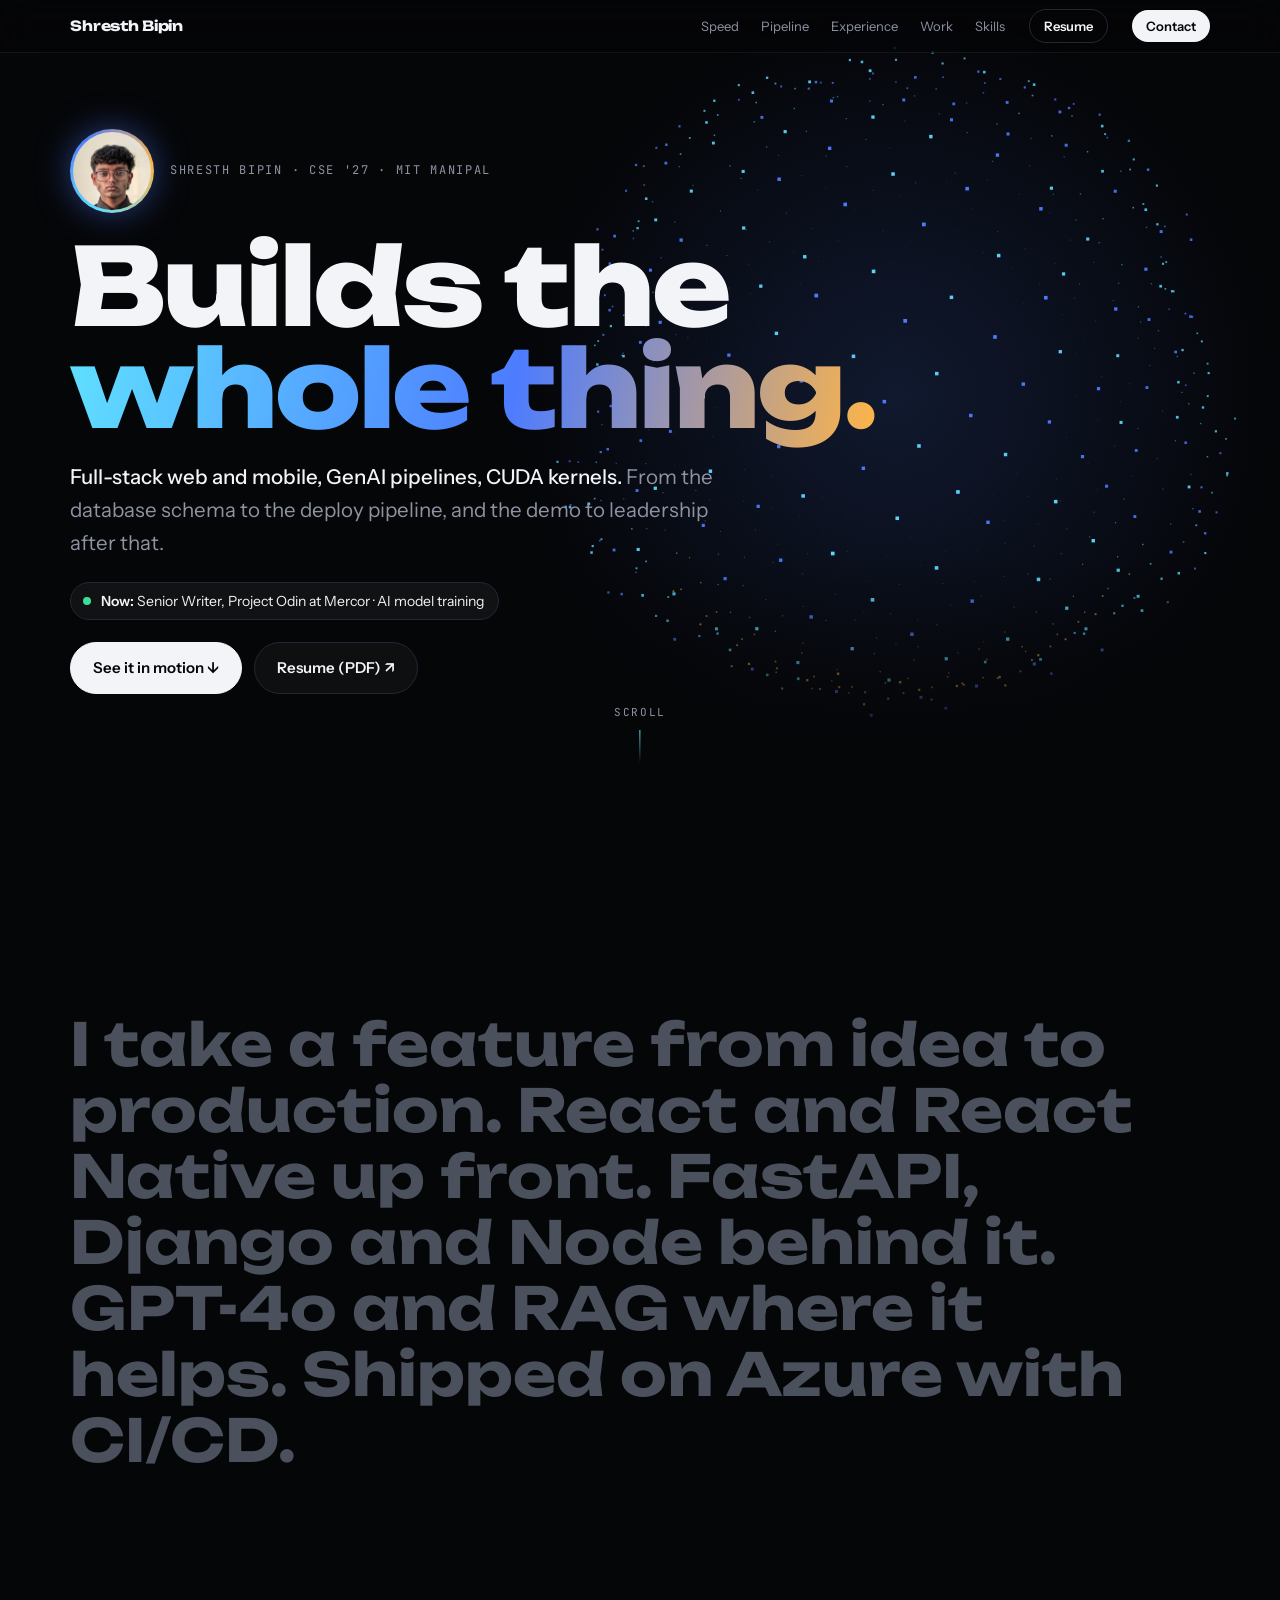
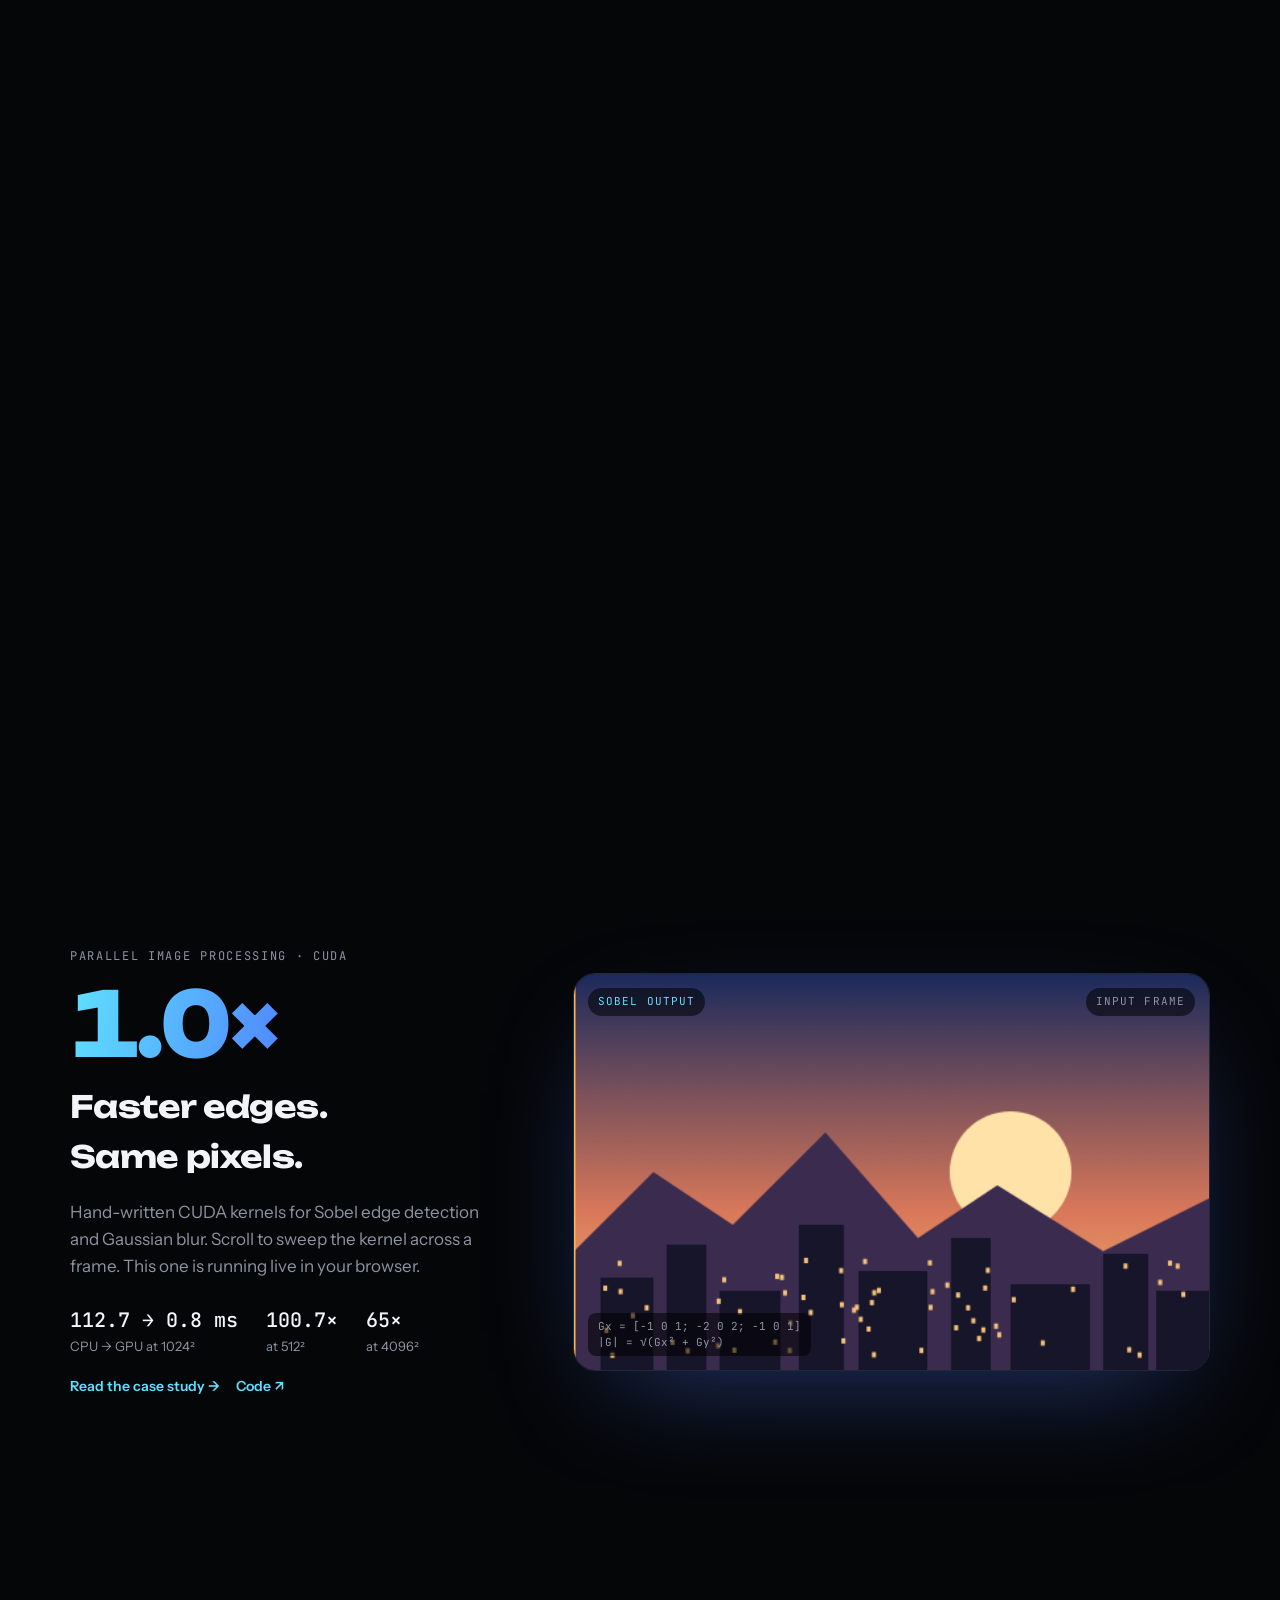
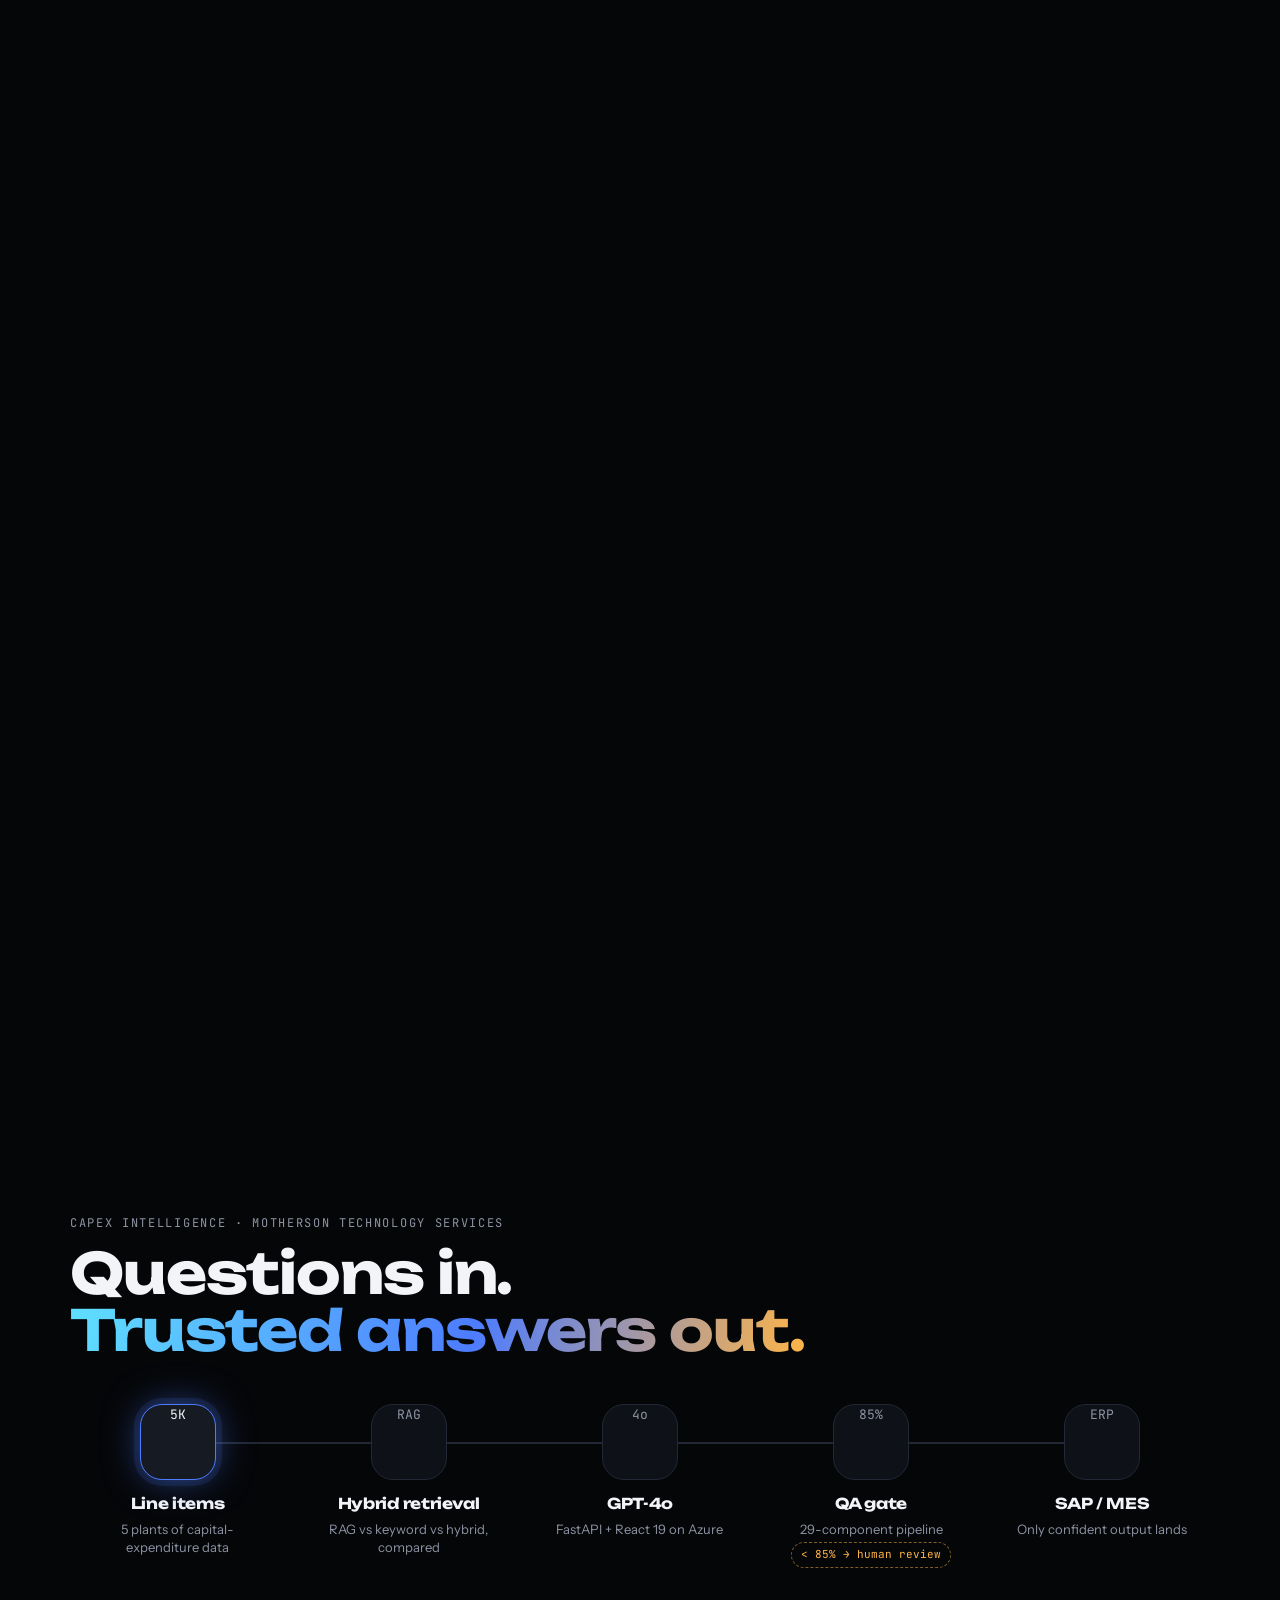
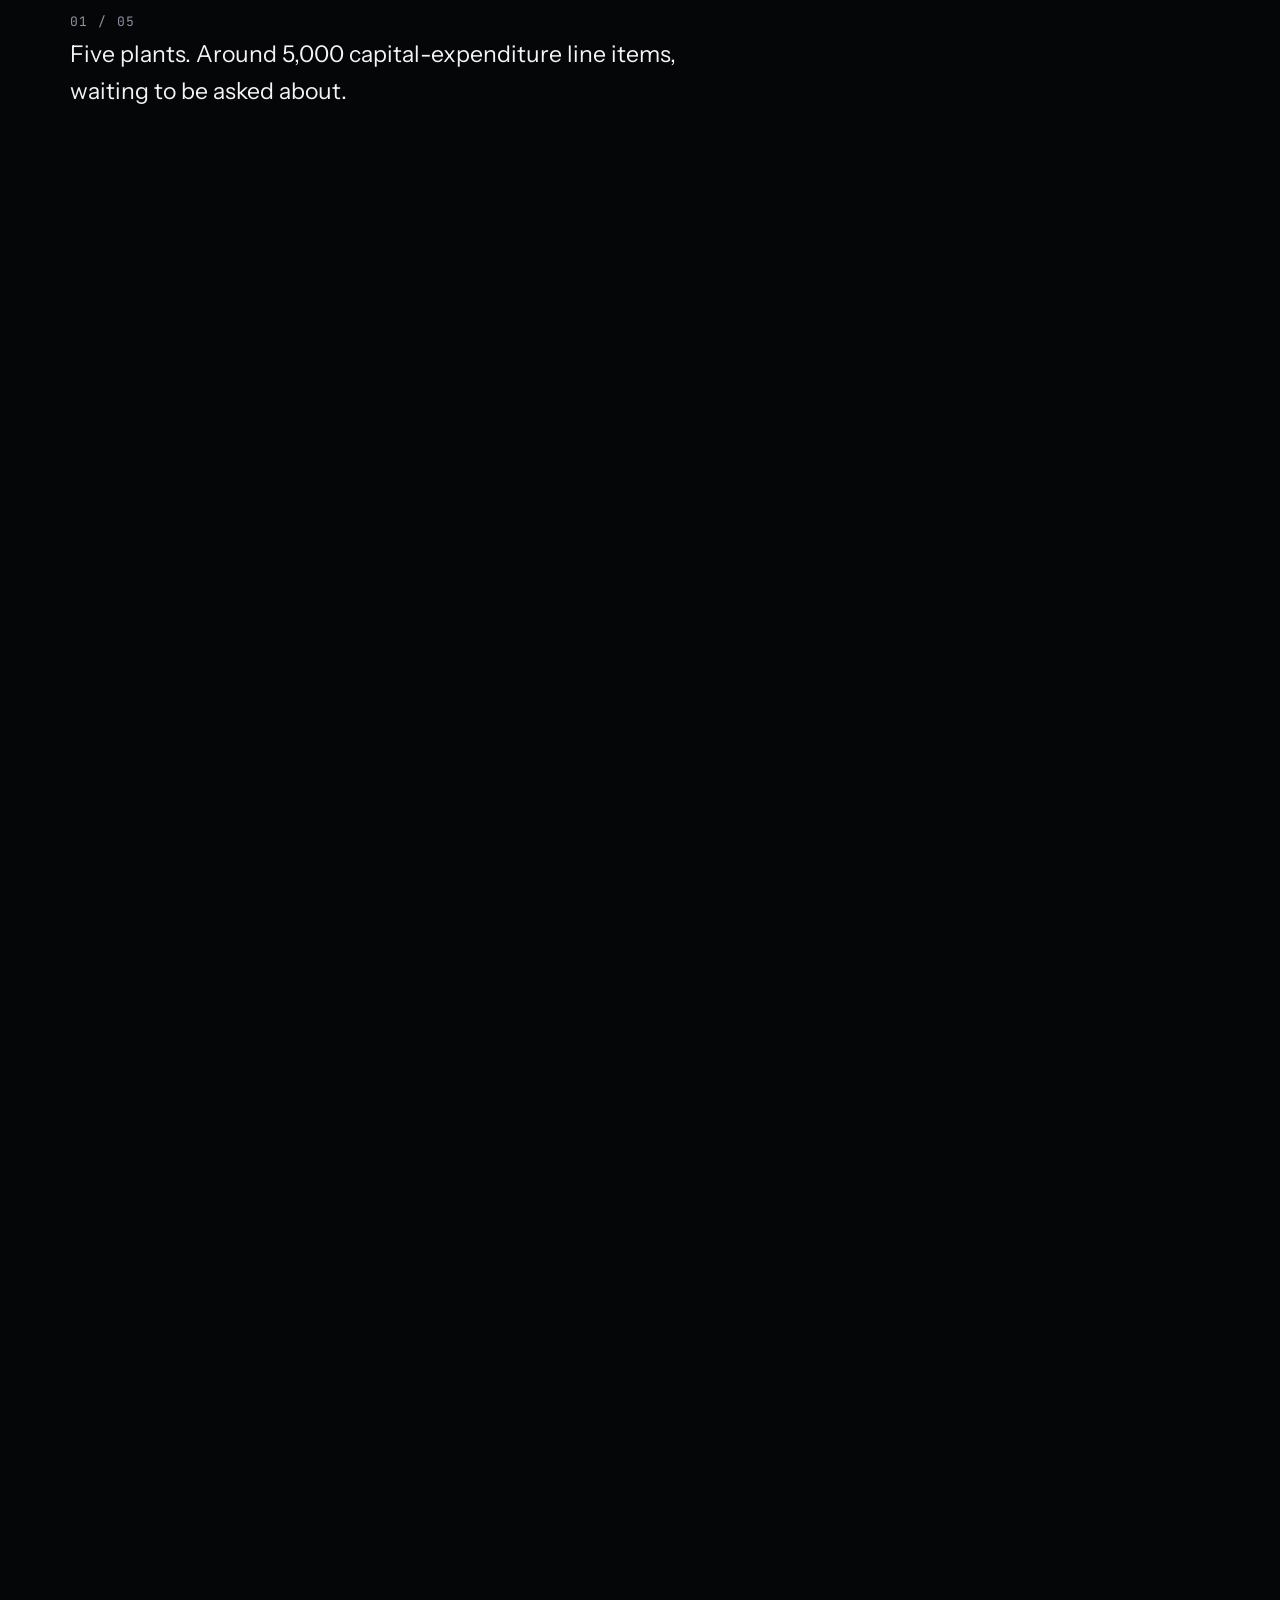
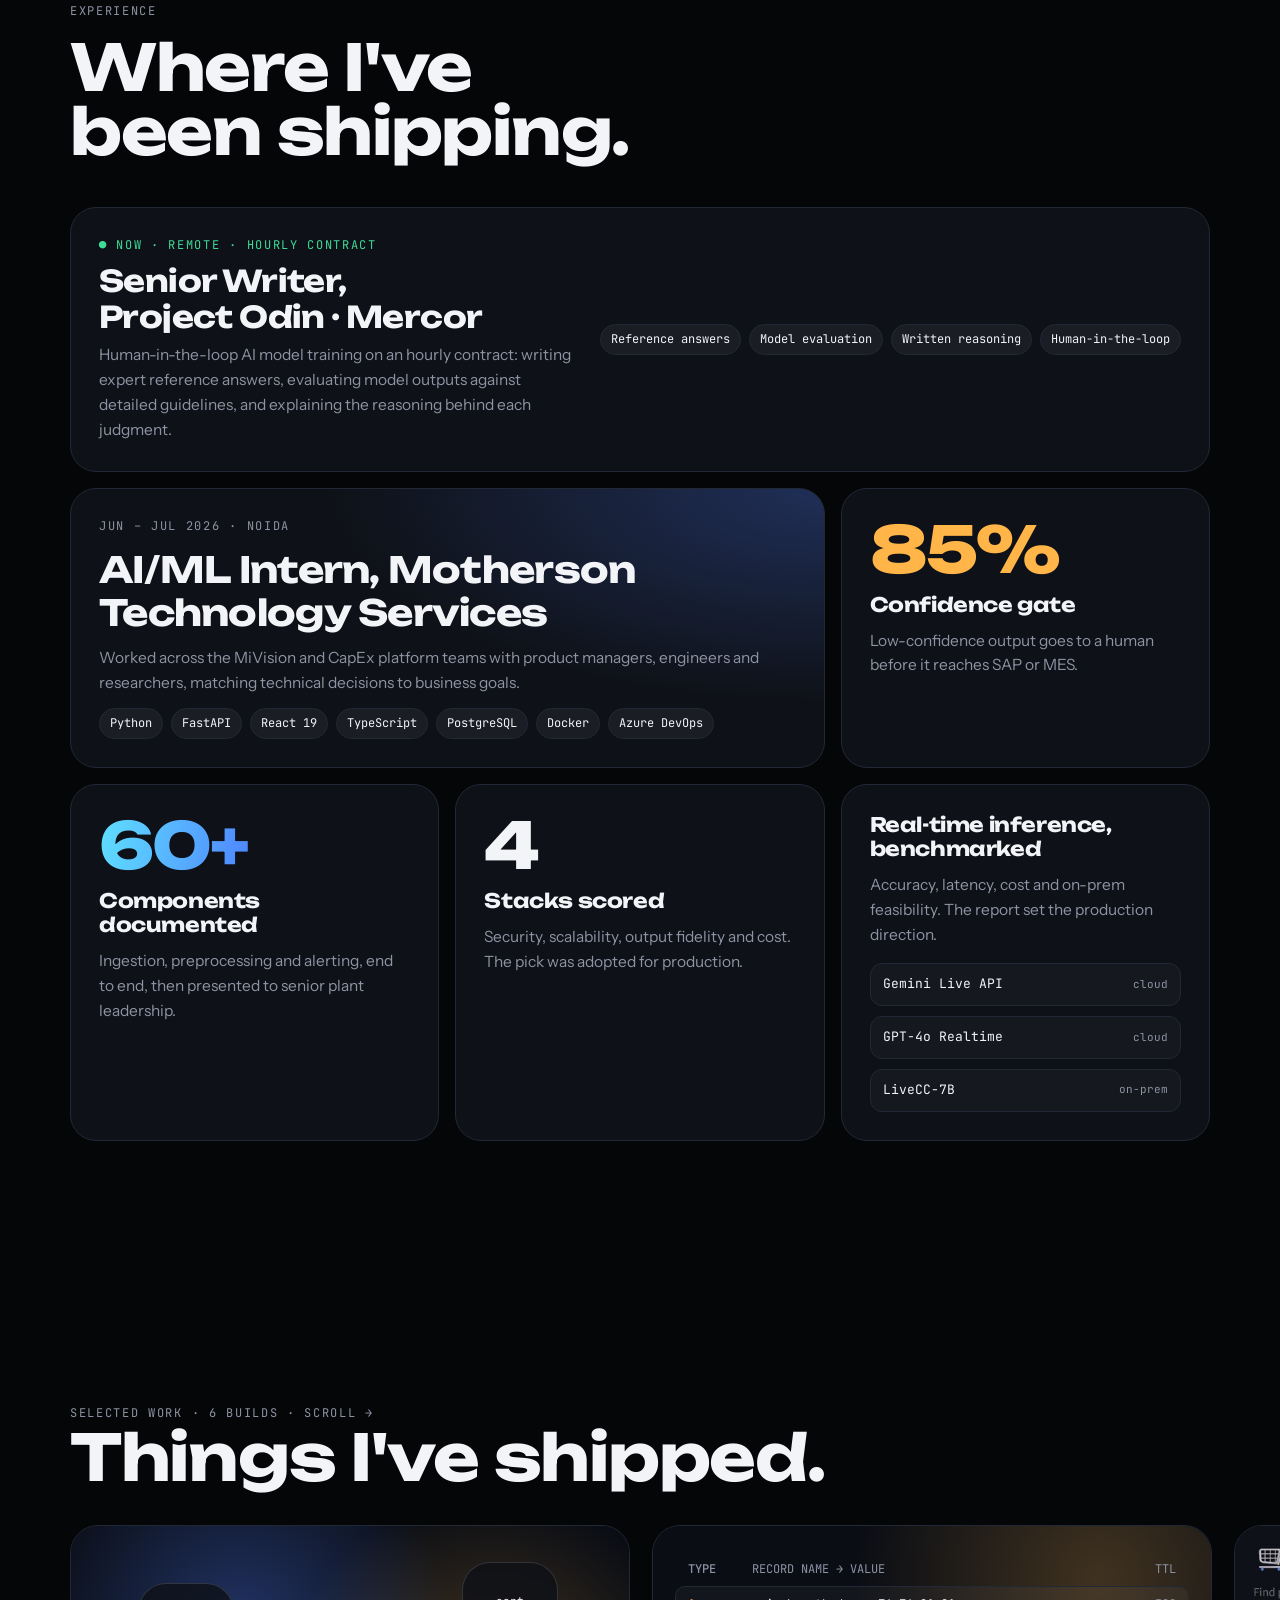
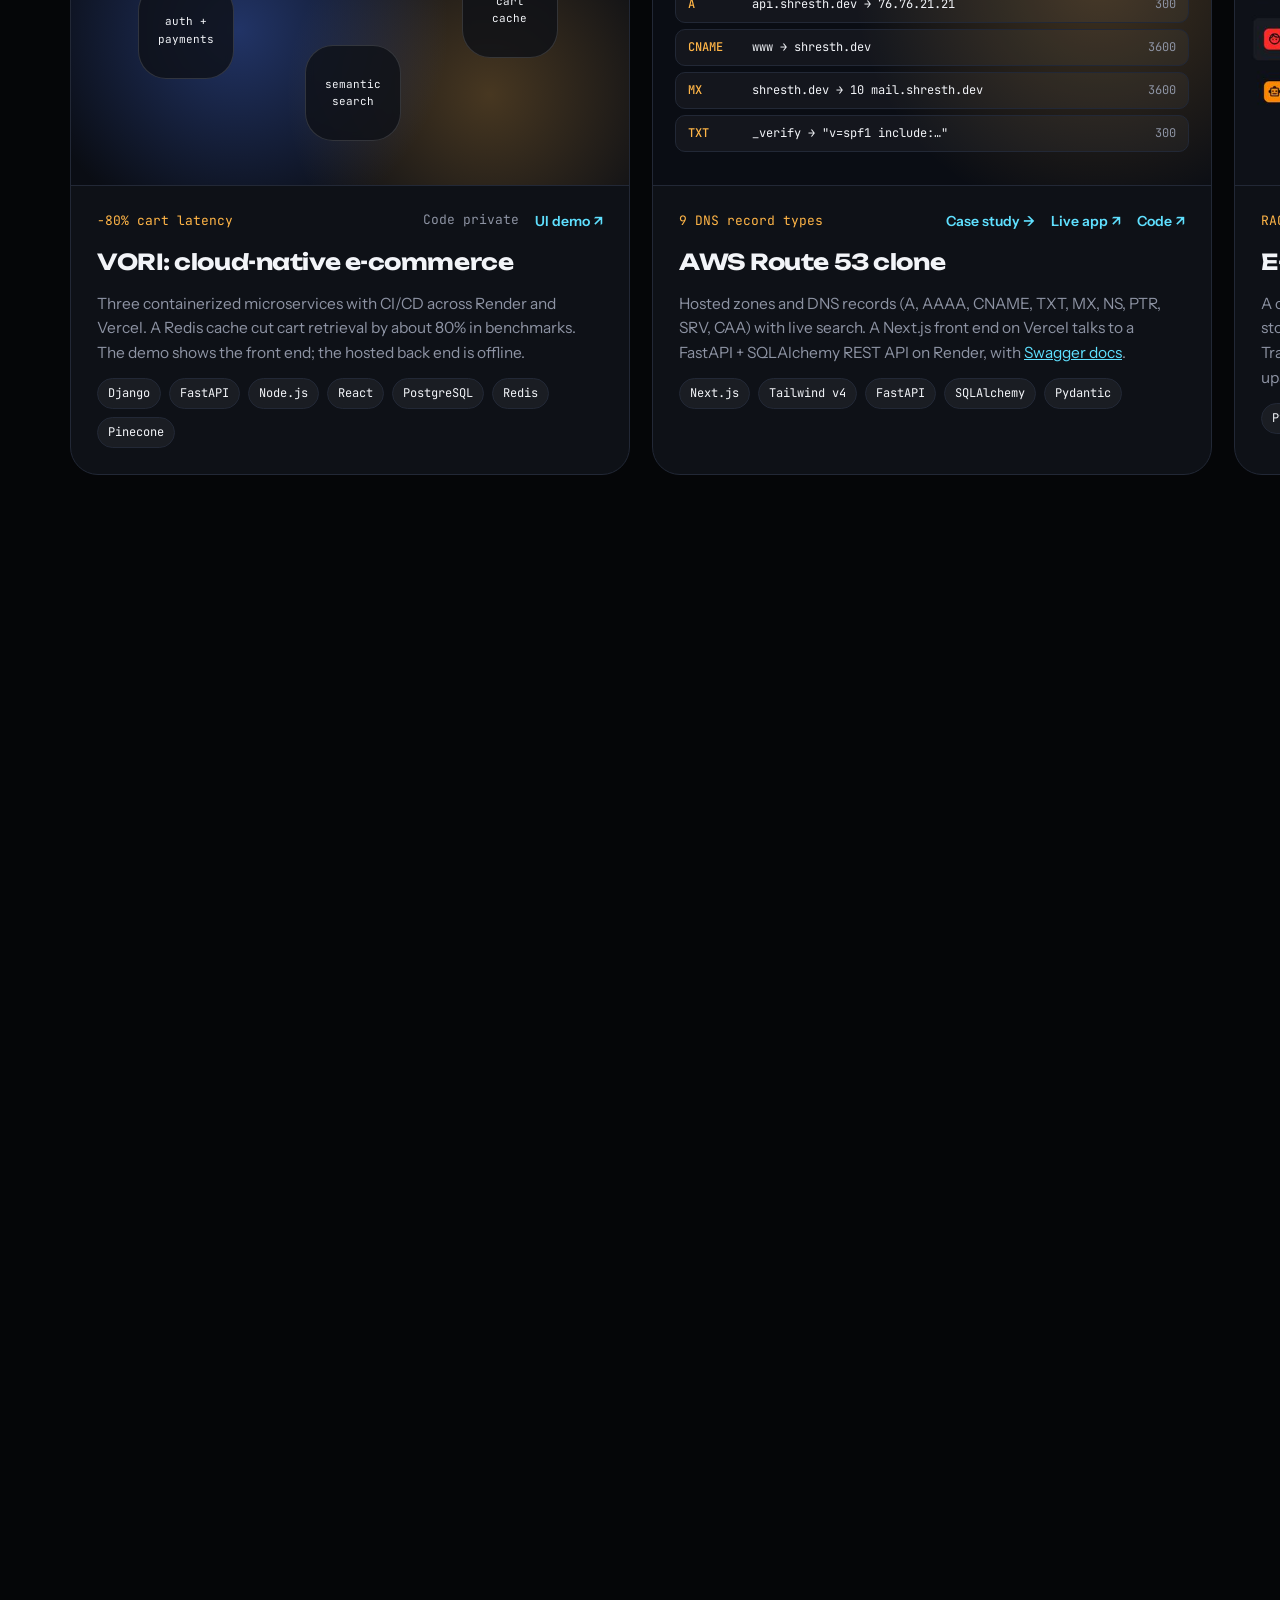
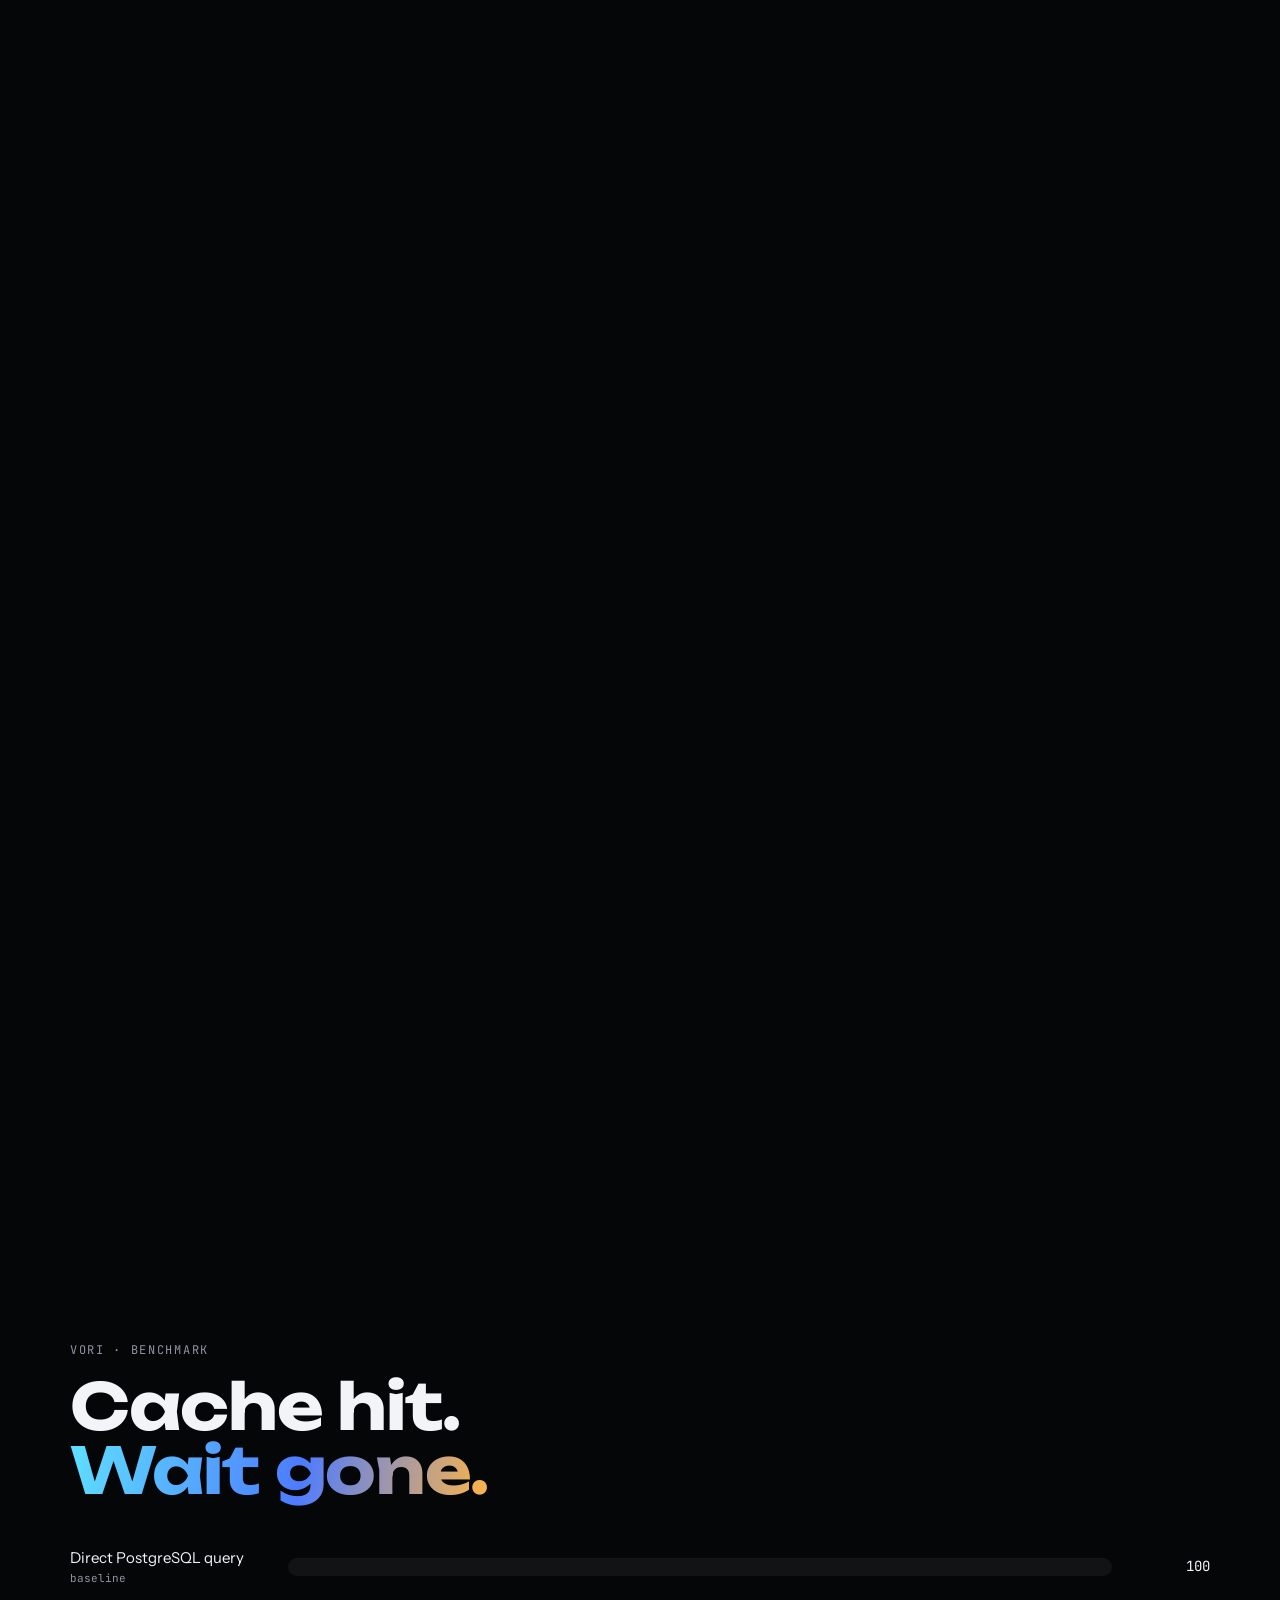
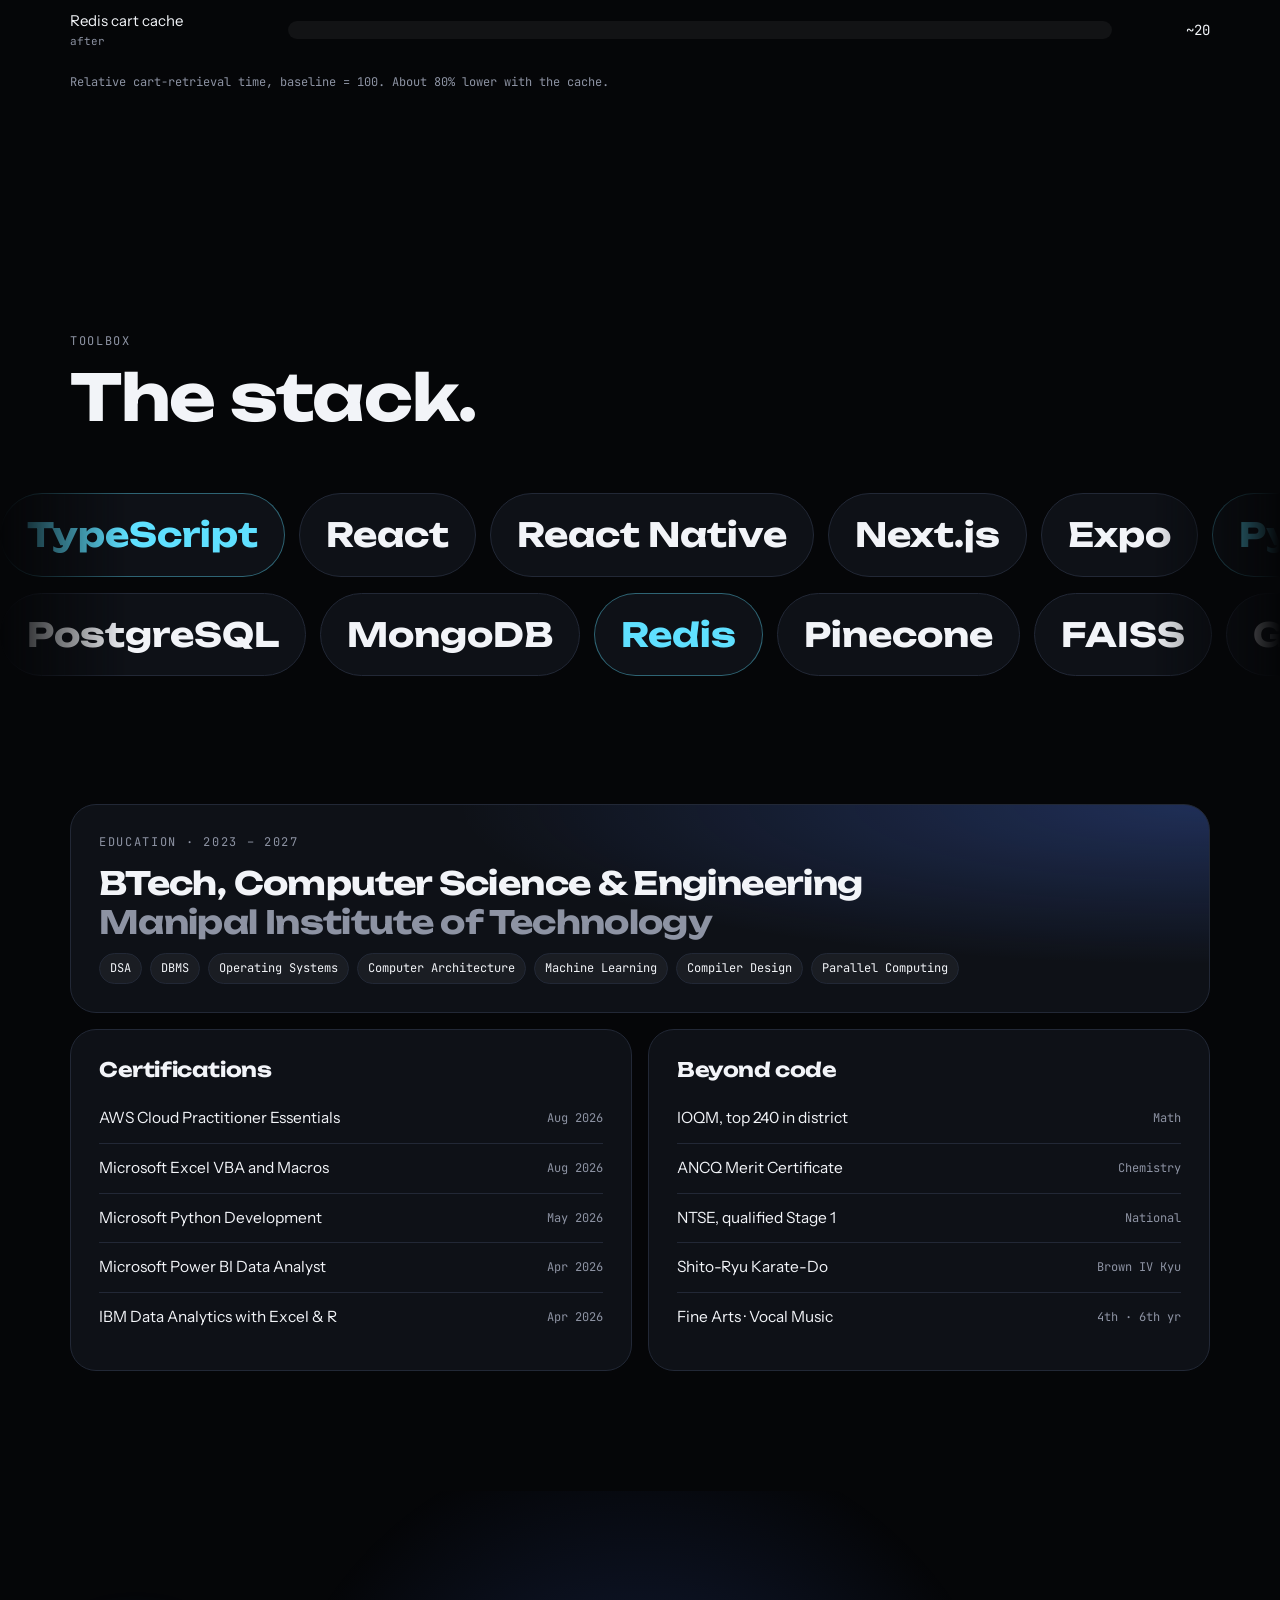
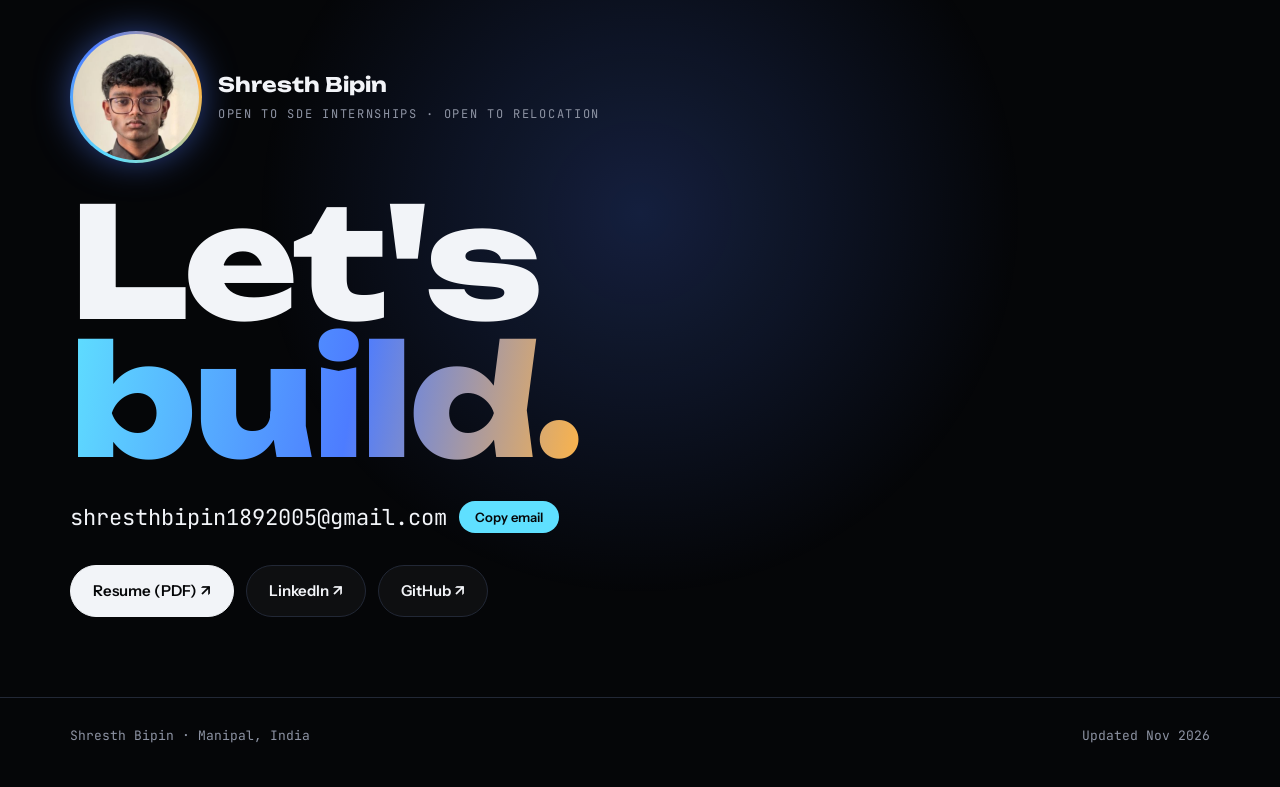
==== commit 4f5e4f54: "Add Mercor Project Odin role, 404 page, sitemap and robots.txt Co-Authored-By: Claude Opus 5.5 <nore" ====
--- a/index.html
+++ b/index.html
@@ -308,7 +308,7 @@
       <div class="who"><figure class="avatar" id="avatar"><span class="face" role="img" aria-label="Photo of Shresth Bipin"></span></figure><span class="eyebrow">Shresth Bipin · CSE '27 · MIT Manipal</span></div>
       <h1>Builds the <span class="grad">whole thing.</span></h1>
       <p class="sub"><b>Full-stack web and mobile, GenAI pipelines, CUDA kernels.</b> From the database schema to the deploy pipeline, and the demo to leadership after that.</p>
-      <span class="now"><i></i><span><b>Now:</b> freelance AI model training on Mercor · hourly contract</span></span>
+      <span class="now"><i></i><span><b>Now:</b> Senior Writer, Project Odin at Mercor · AI model training</span></span>
       <div class="btns">
         <a class="btn primary" href="#speed">See it in motion ↓</a>
         <a class="btn" href="Shresth_Bipin_Resume.pdf" target="_blank" rel="noopener">Resume (PDF) ↗</a>
@@ -383,10 +383,10 @@
       <article class="tile span-6" style="flex-direction:row;flex-wrap:wrap;align-items:center;justify-content:space-between;gap:16px 28px">
         <div style="display:flex;flex-direction:column;gap:8px;min-width:0;flex:1 1 320px">
           <span class="eyebrow" style="color:var(--mint)">● Now · remote · hourly contract</span>
-          <h3 style="font-size:clamp(22px,2.6vw,30px)">Freelance AI Model Trainer, Mercor</h3>
-          <p>Training and evaluating AI models on a freelance, hourly basis.</p>
-        </div>
-        <ul class="chips"><li>AI model training</li><li>Model evaluation</li><li>Freelance</li></ul>
+          <h3 style="font-size:clamp(22px,2.6vw,30px)">Senior Writer, Project Odin · Mercor</h3>
+          <p>Human-in-the-loop AI model training on an hourly contract: writing expert reference answers, evaluating model outputs against detailed guidelines, and explaining the reasoning behind each judgment.</p>
+        </div>
+        <ul class="chips"><li>Reference answers</li><li>Model evaluation</li><li>Written reasoning</li><li>Human-in-the-loop</li></ul>
       </article>
       <article class="tile span-4 role-tile">
         <span class="eyebrow">Jun – Jul 2026 · Noida</span>
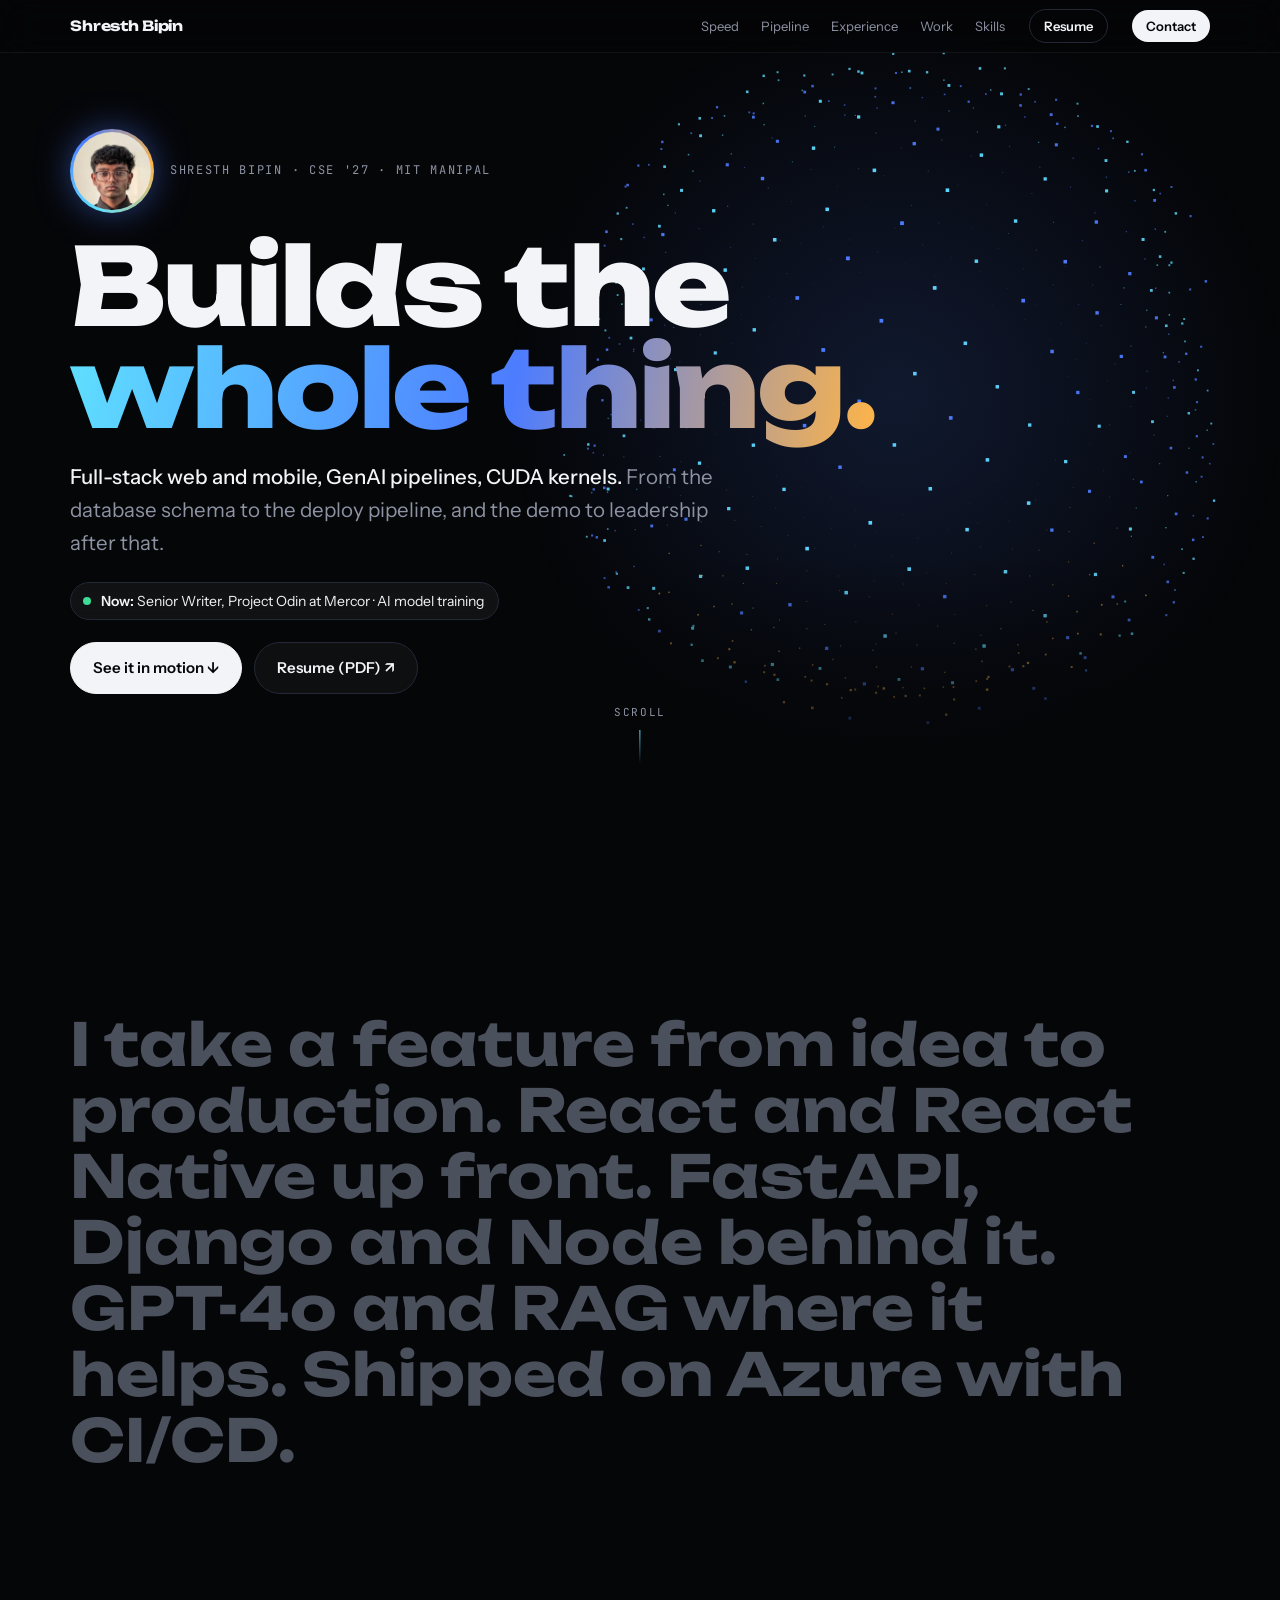
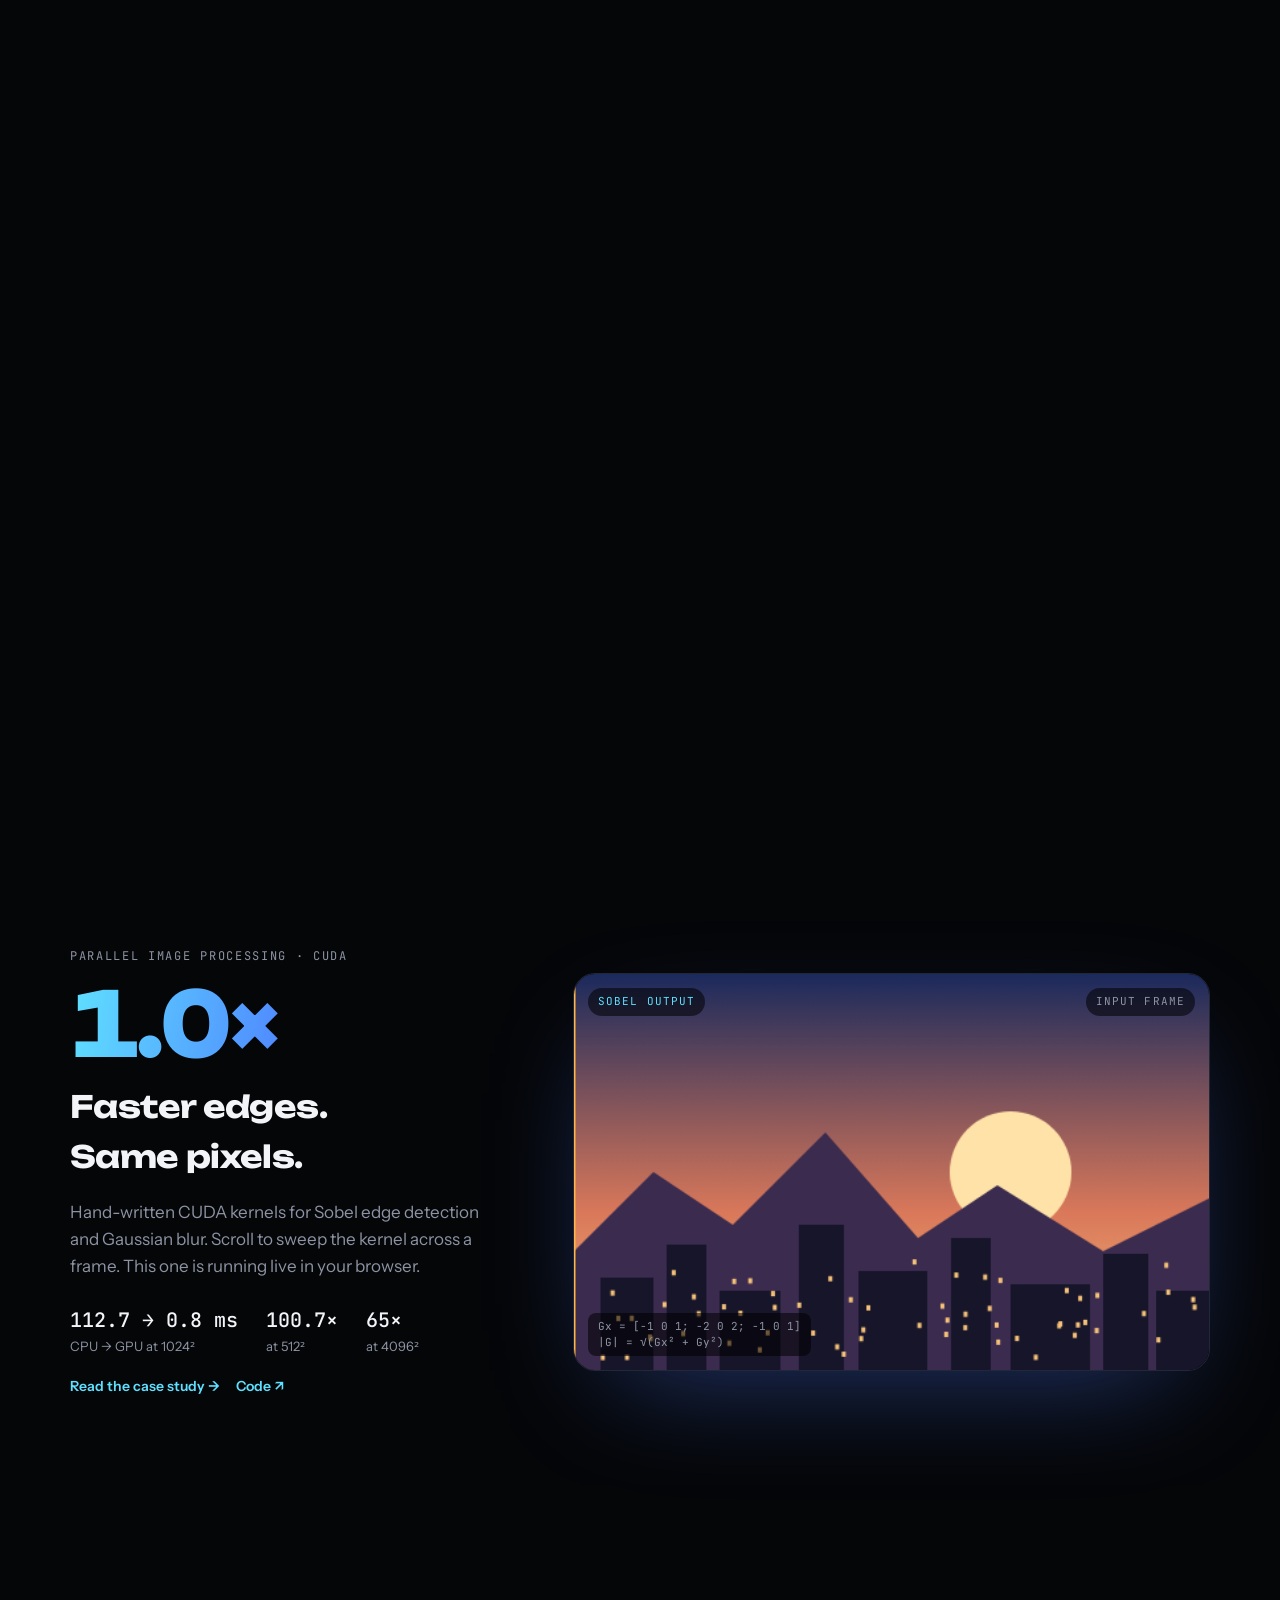
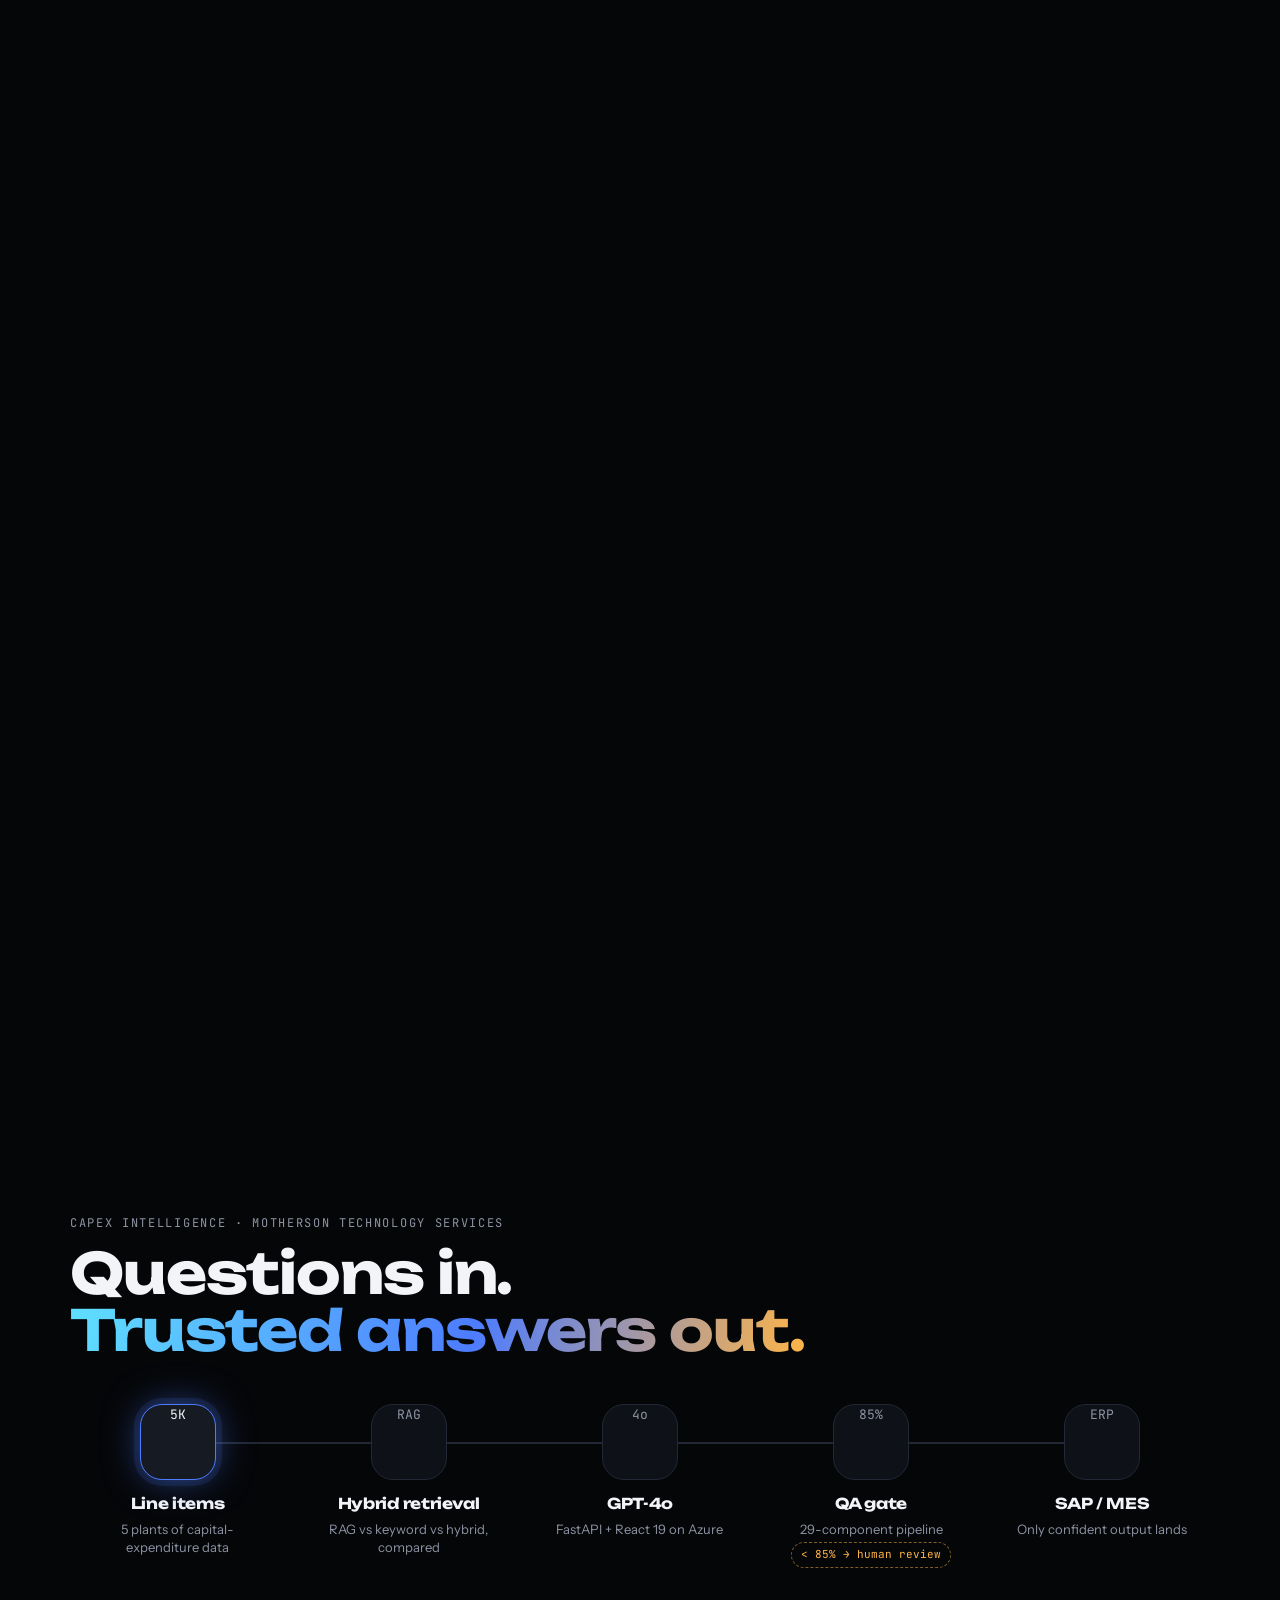
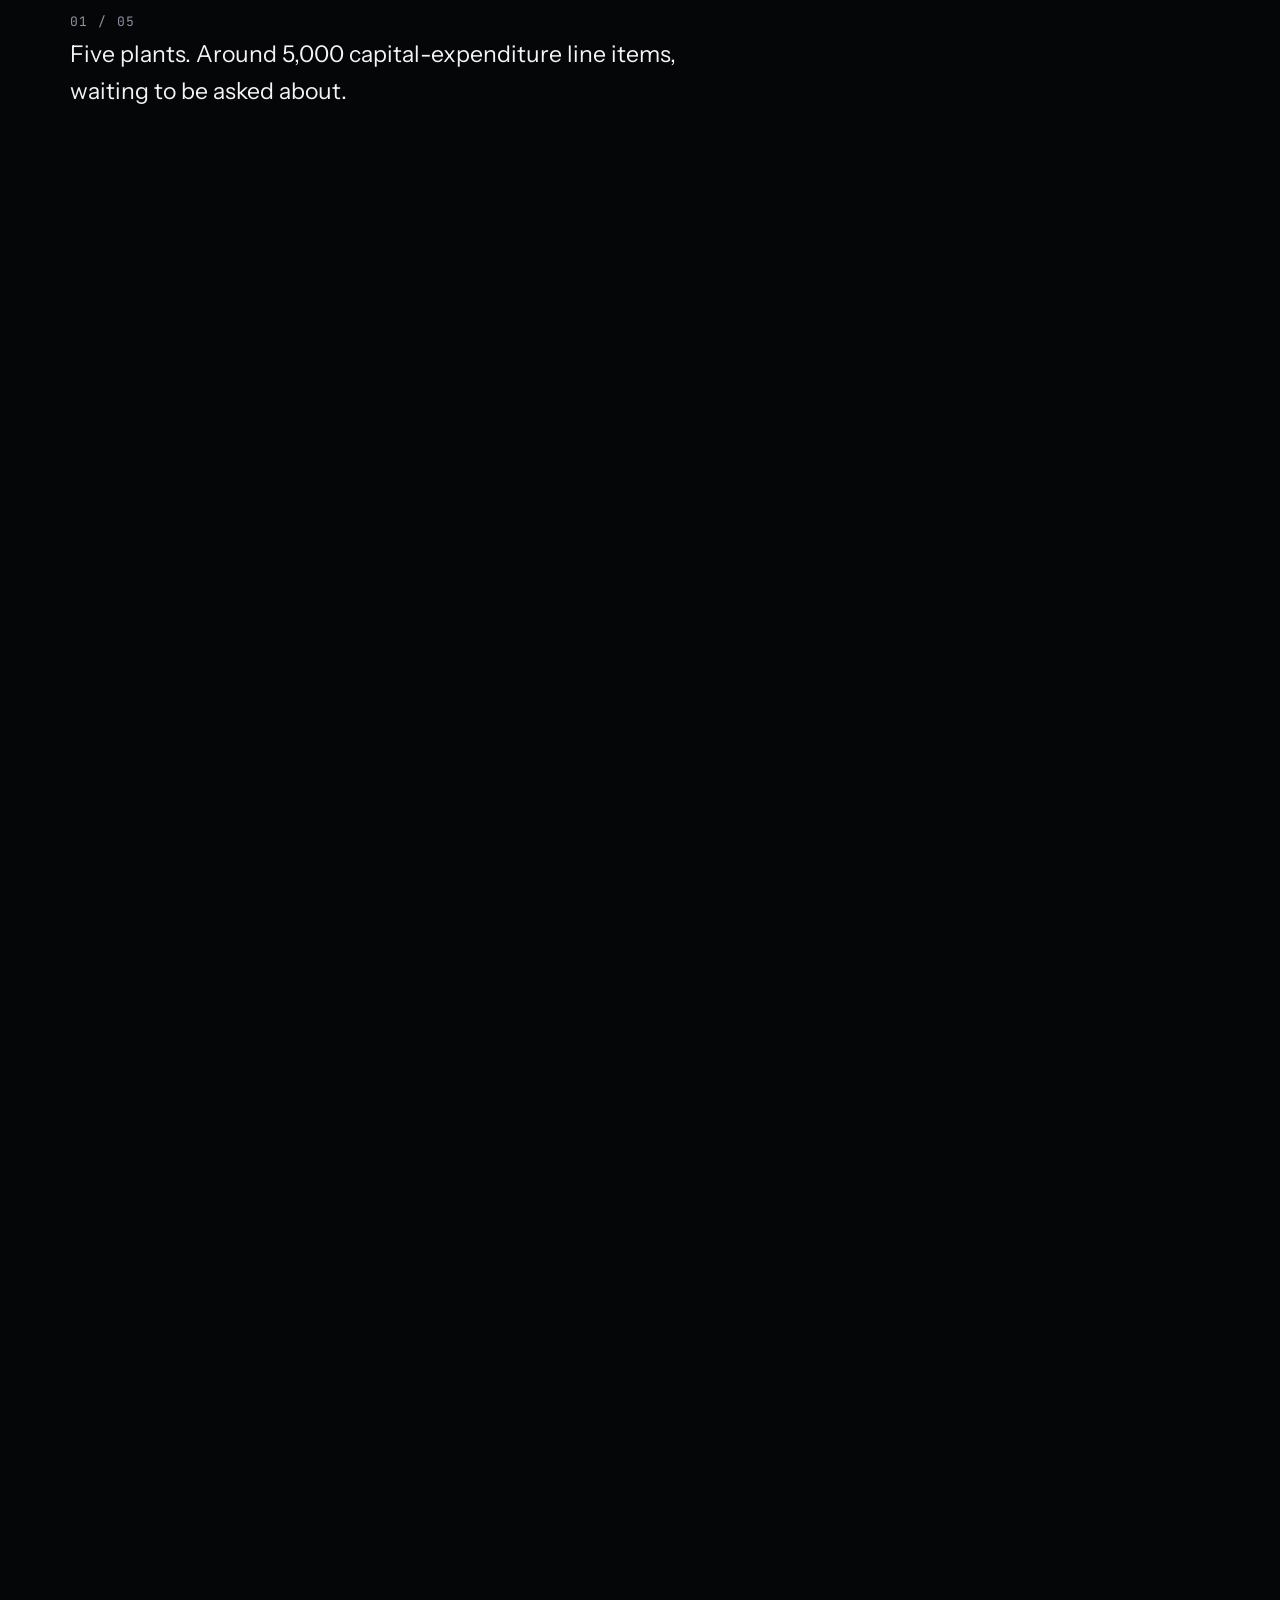
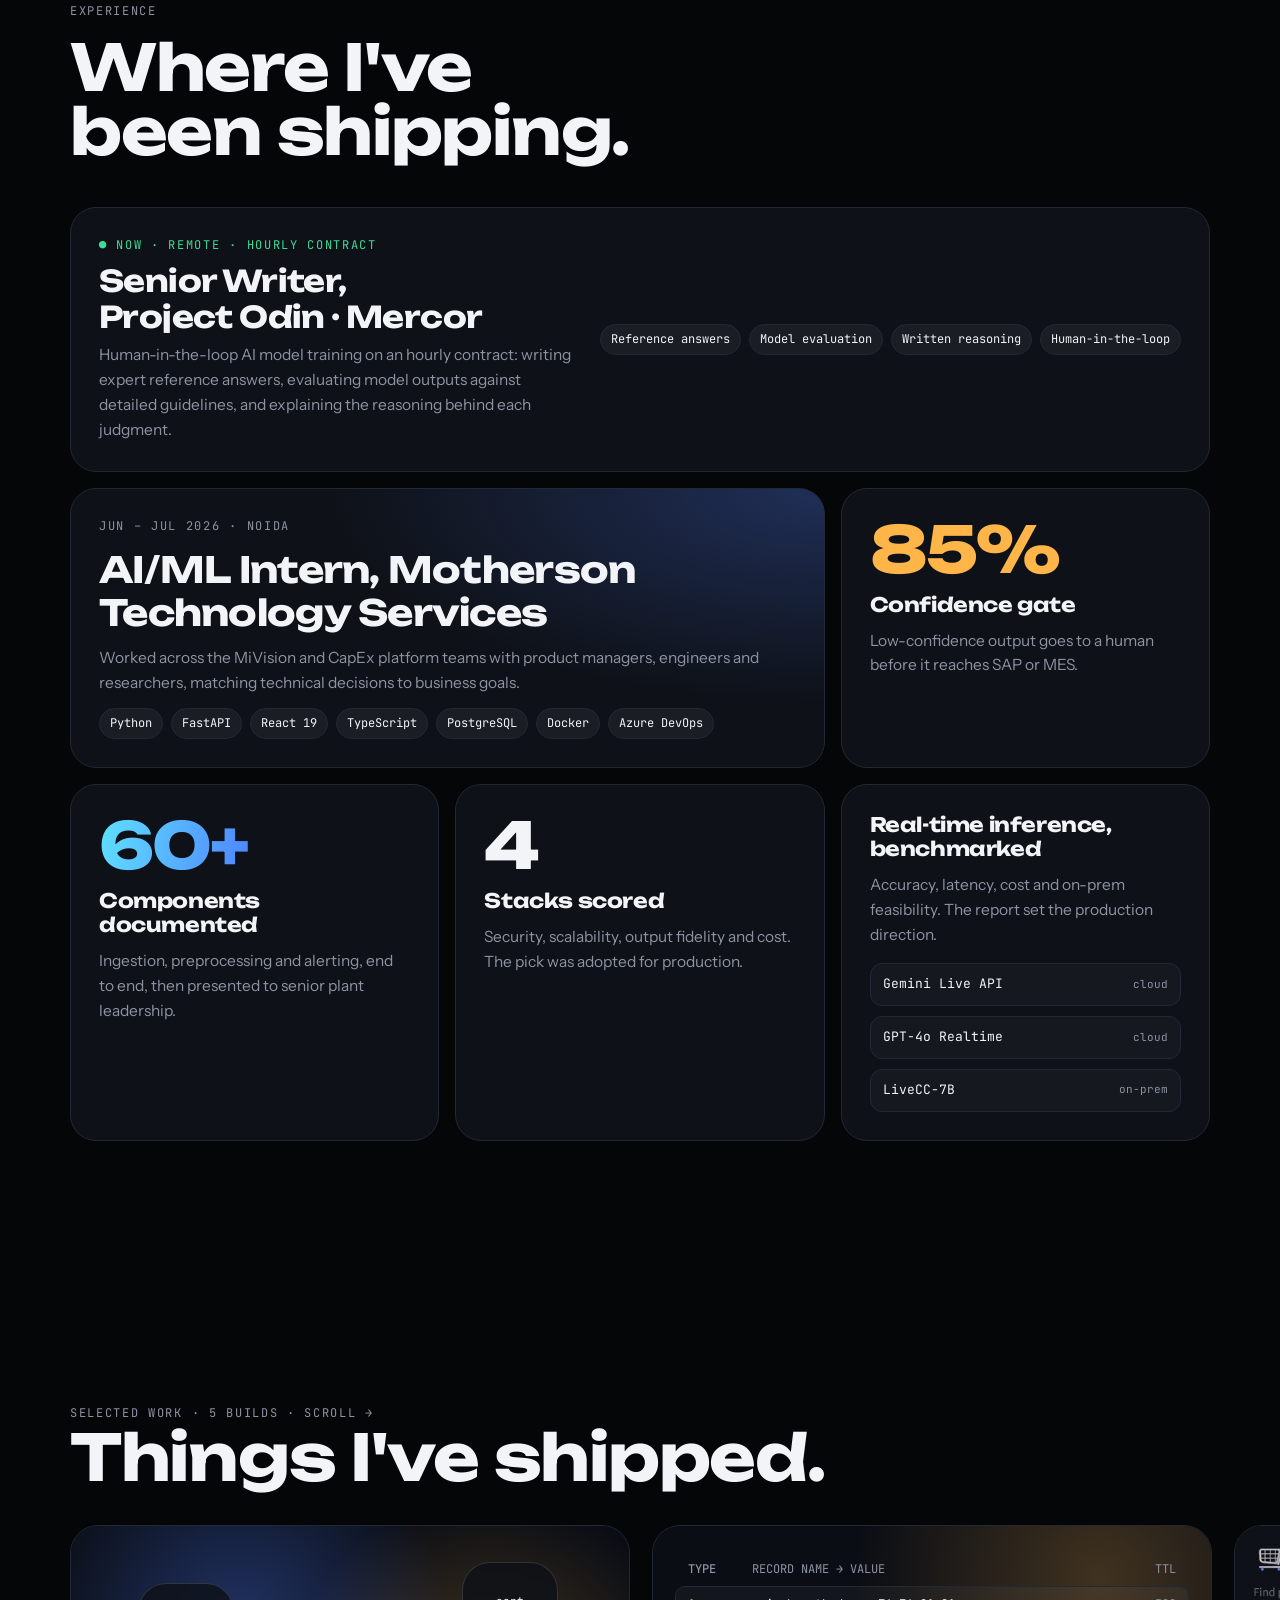
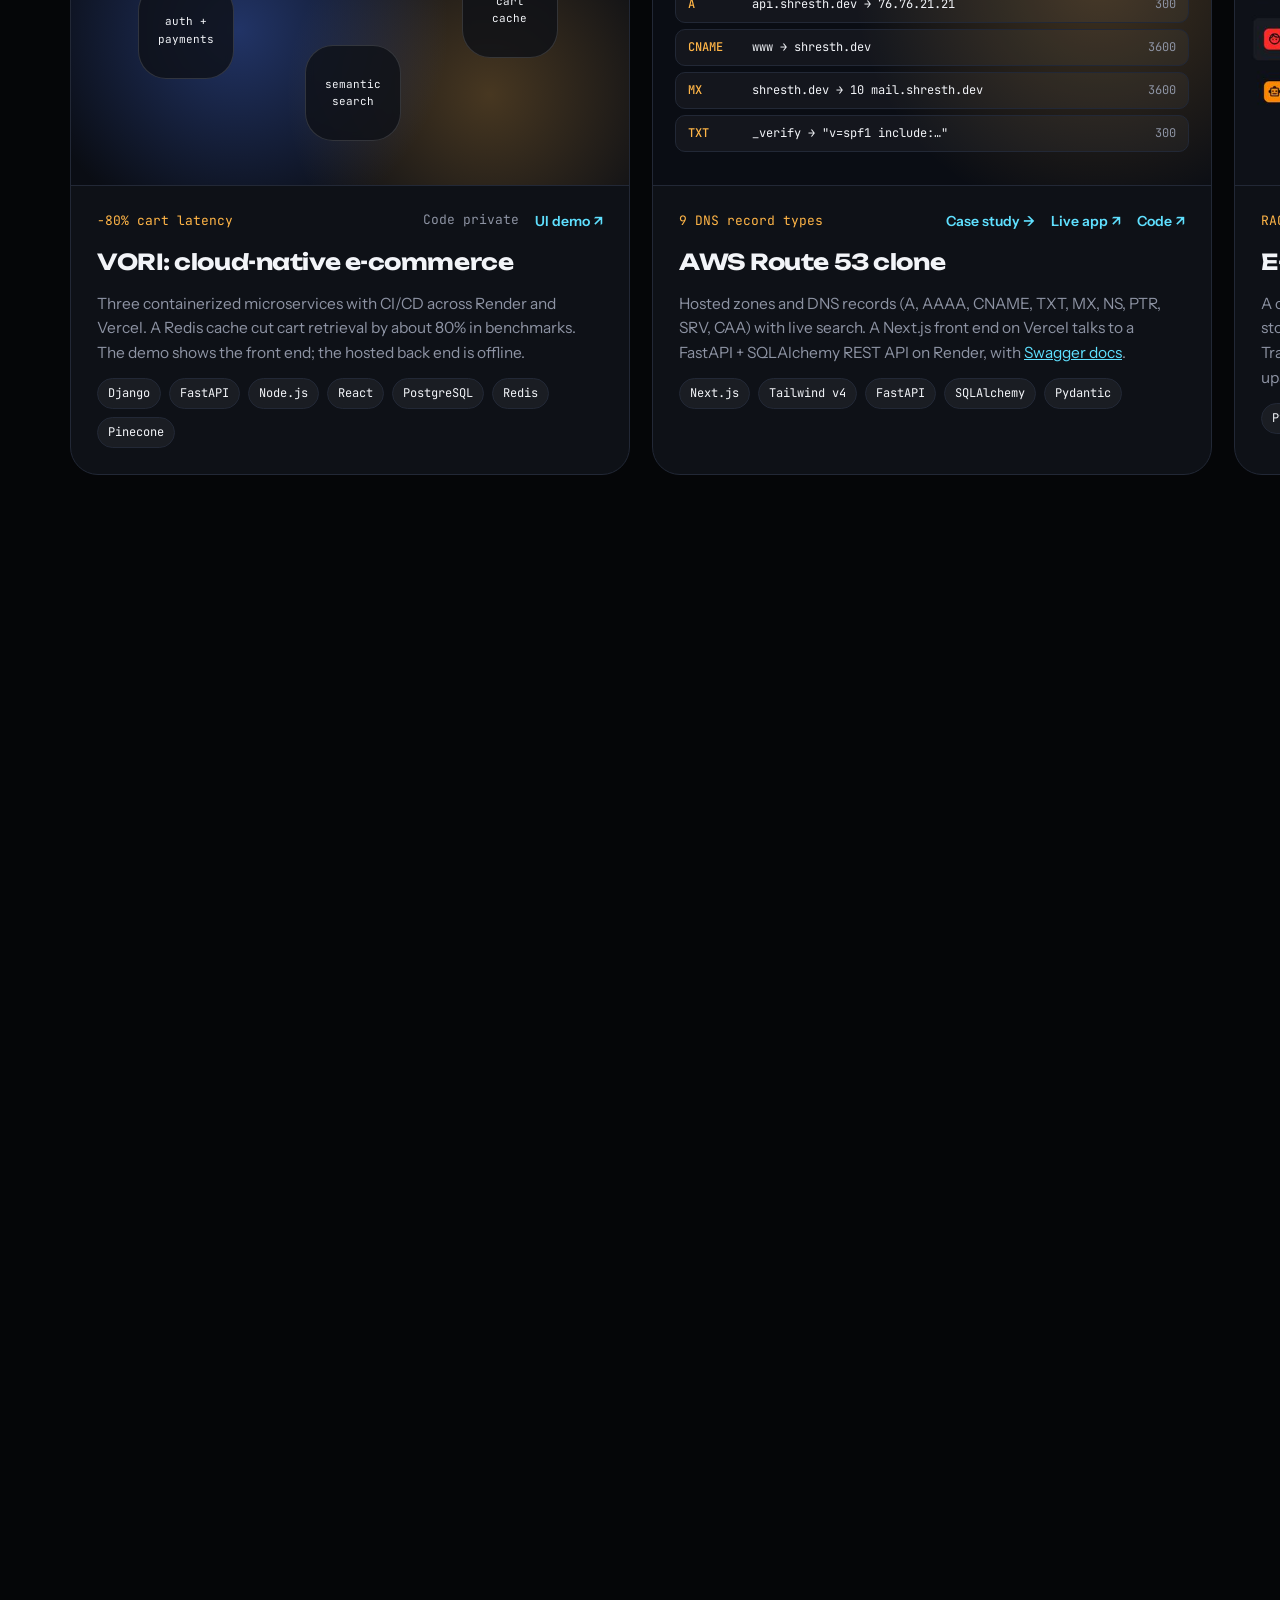
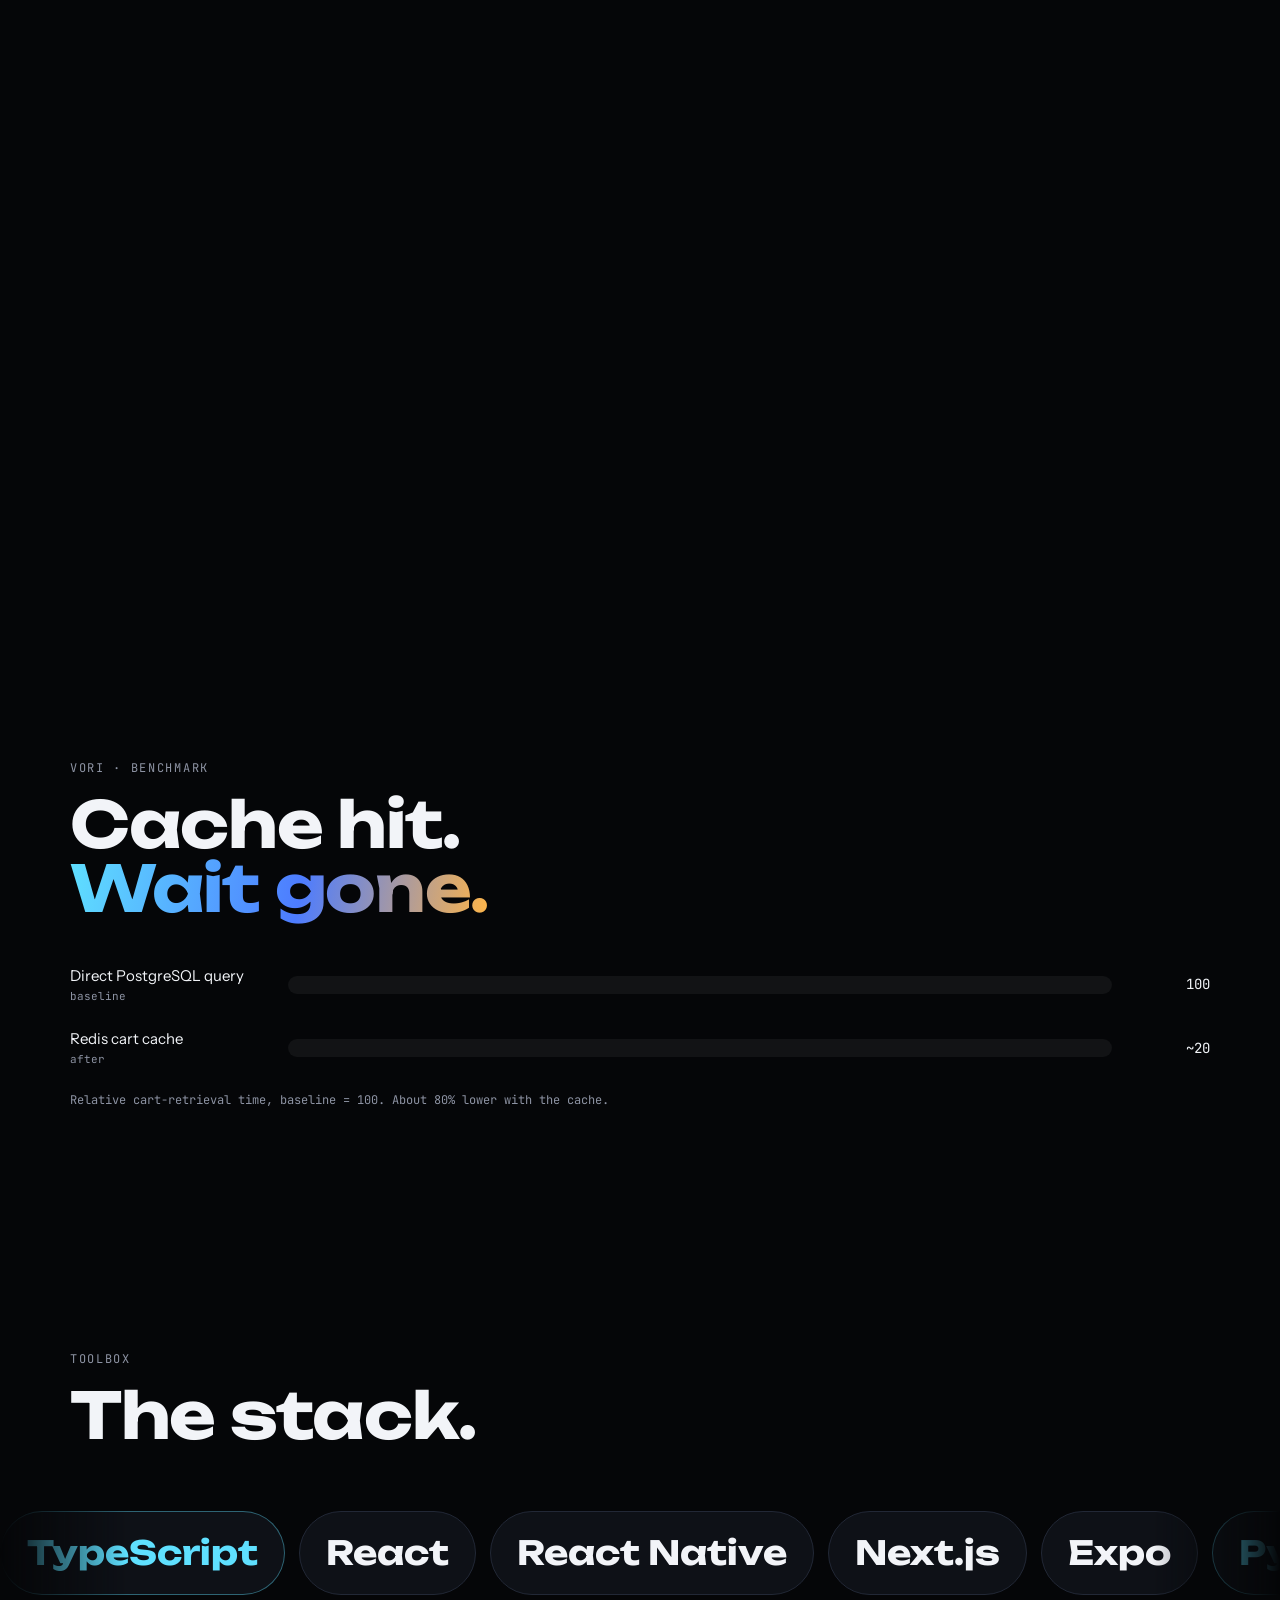
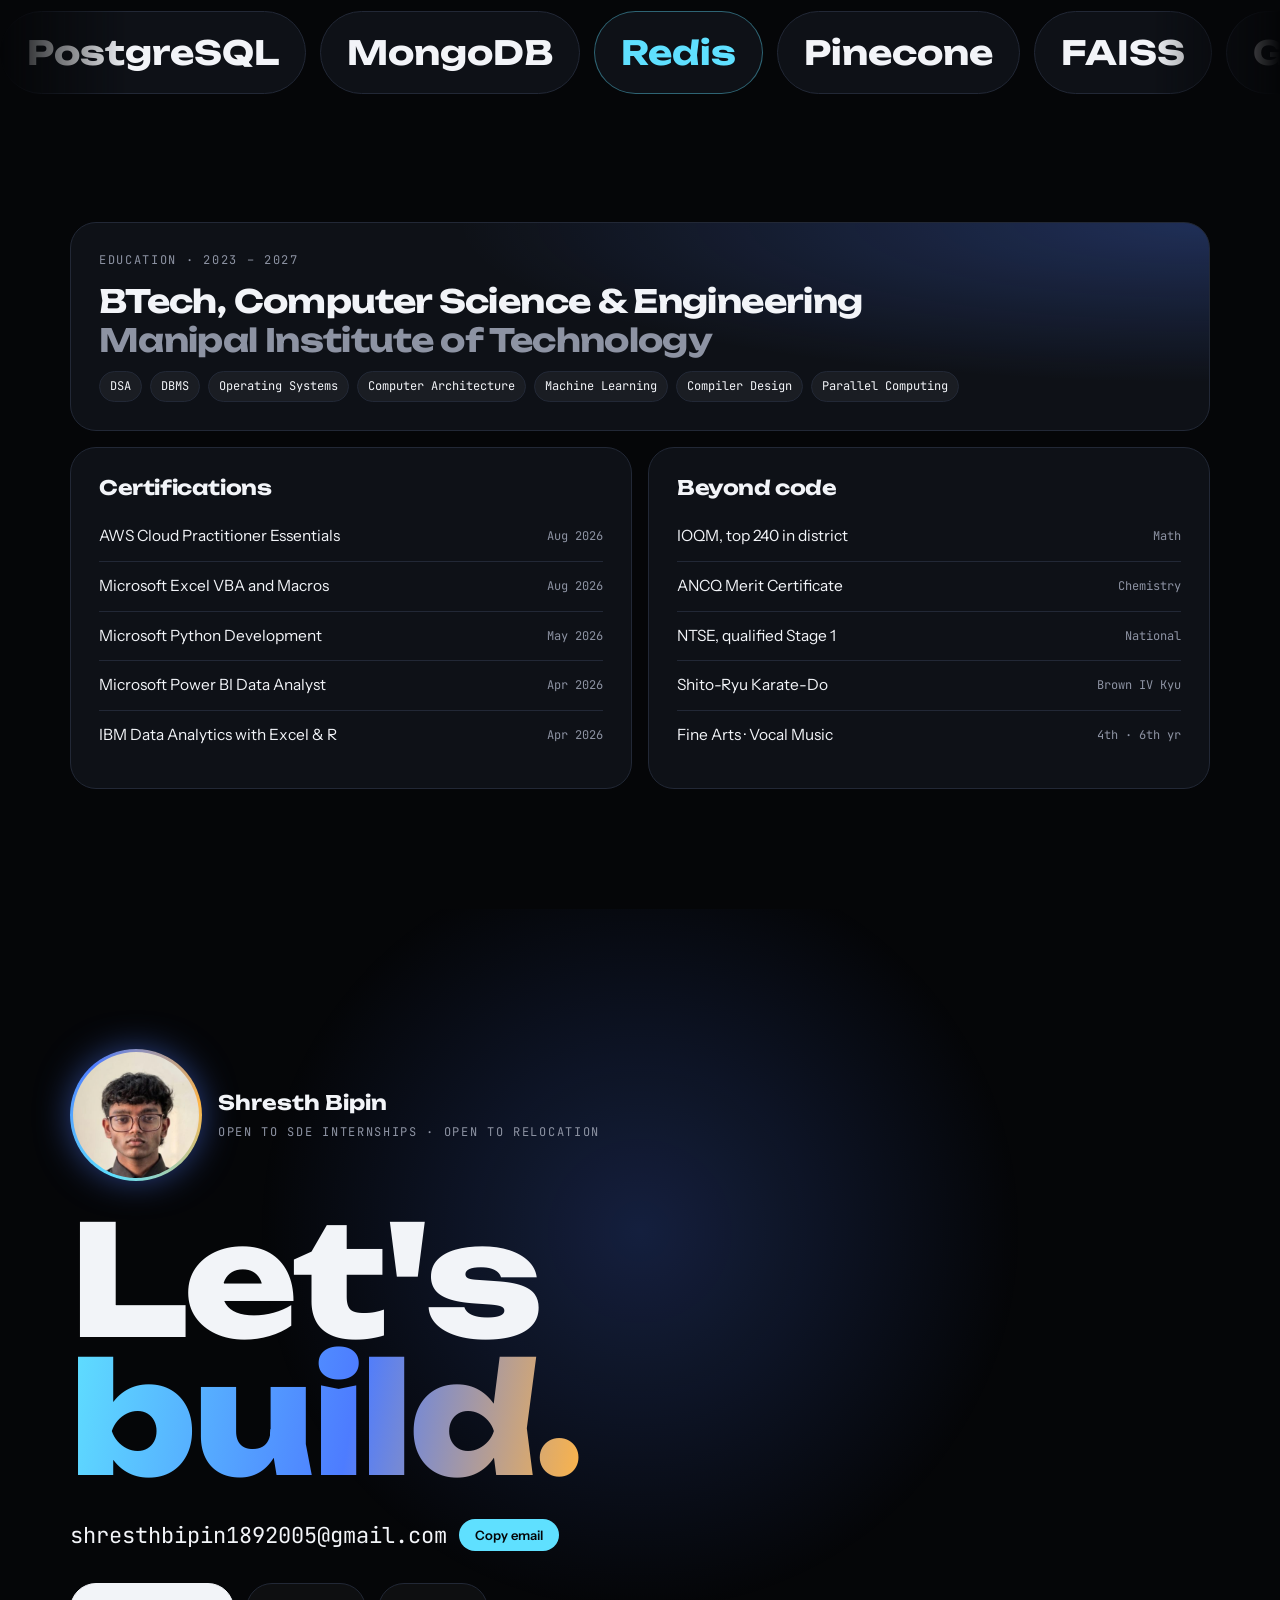
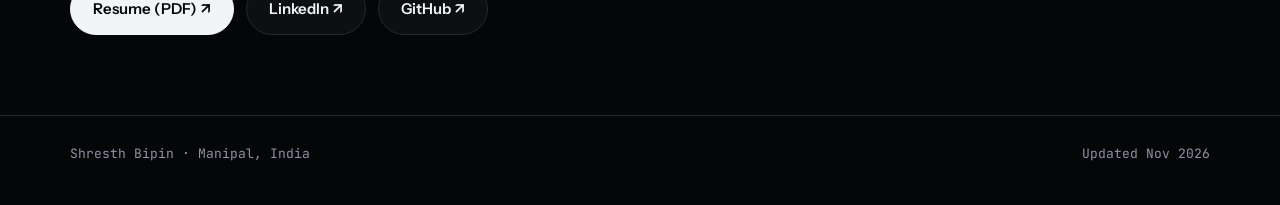
==== commit 77ded1af: "Remove unfinished mobile migration card from gallery Co-Authored-By: Claude Opus 5.5 <noreply@anthro" ====
--- a/index.html
+++ b/index.html
@@ -426,7 +426,7 @@
 <section class="scene s-gallery" data-scene="gallery" id="work" aria-label="Projects">
   <div class="pin h-pin">
     <div class="h-head"><div class="in">
-      <span class="eyebrow">Selected work · 6 builds · scroll →</span>
+      <span class="eyebrow">Selected work · 5 builds · scroll →</span>
       <h2>Things I've shipped.</h2>
     </div></div>
     <div class="track" id="track">
@@ -486,15 +486,6 @@
           <h3>GPU image processing</h3>
           <p>CUDA kernels for Sobel and Gaussian blur, benchmarked at 1024² and 4096² against a CPU baseline.</p>
           <ul class="chips"><li>CUDA</li><li>C</li><li>C++</li></ul>
-        </div>
-      </article>
-      <article class="proj">
-        <div class="art art-mobile"><div class="phone"><i></i><i></i><i></i><i></i><i></i></div></div>
-        <div class="body">
-          <div class="meta"><span class="k">Expo · EAS next</span><span class="k" style="color:var(--muted)">Code private</span></div>
-          <h3>Mobile app migration</h3>
-          <p>Moved a full-stack mobile app off the Emergent AI platform to a local setup. Store release through EAS build and submit is next.</p>
-          <ul class="chips"><li>React Native</li><li>Expo</li><li>FastAPI</li><li>MongoDB</li></ul>
         </div>
       </article>
     </div>
